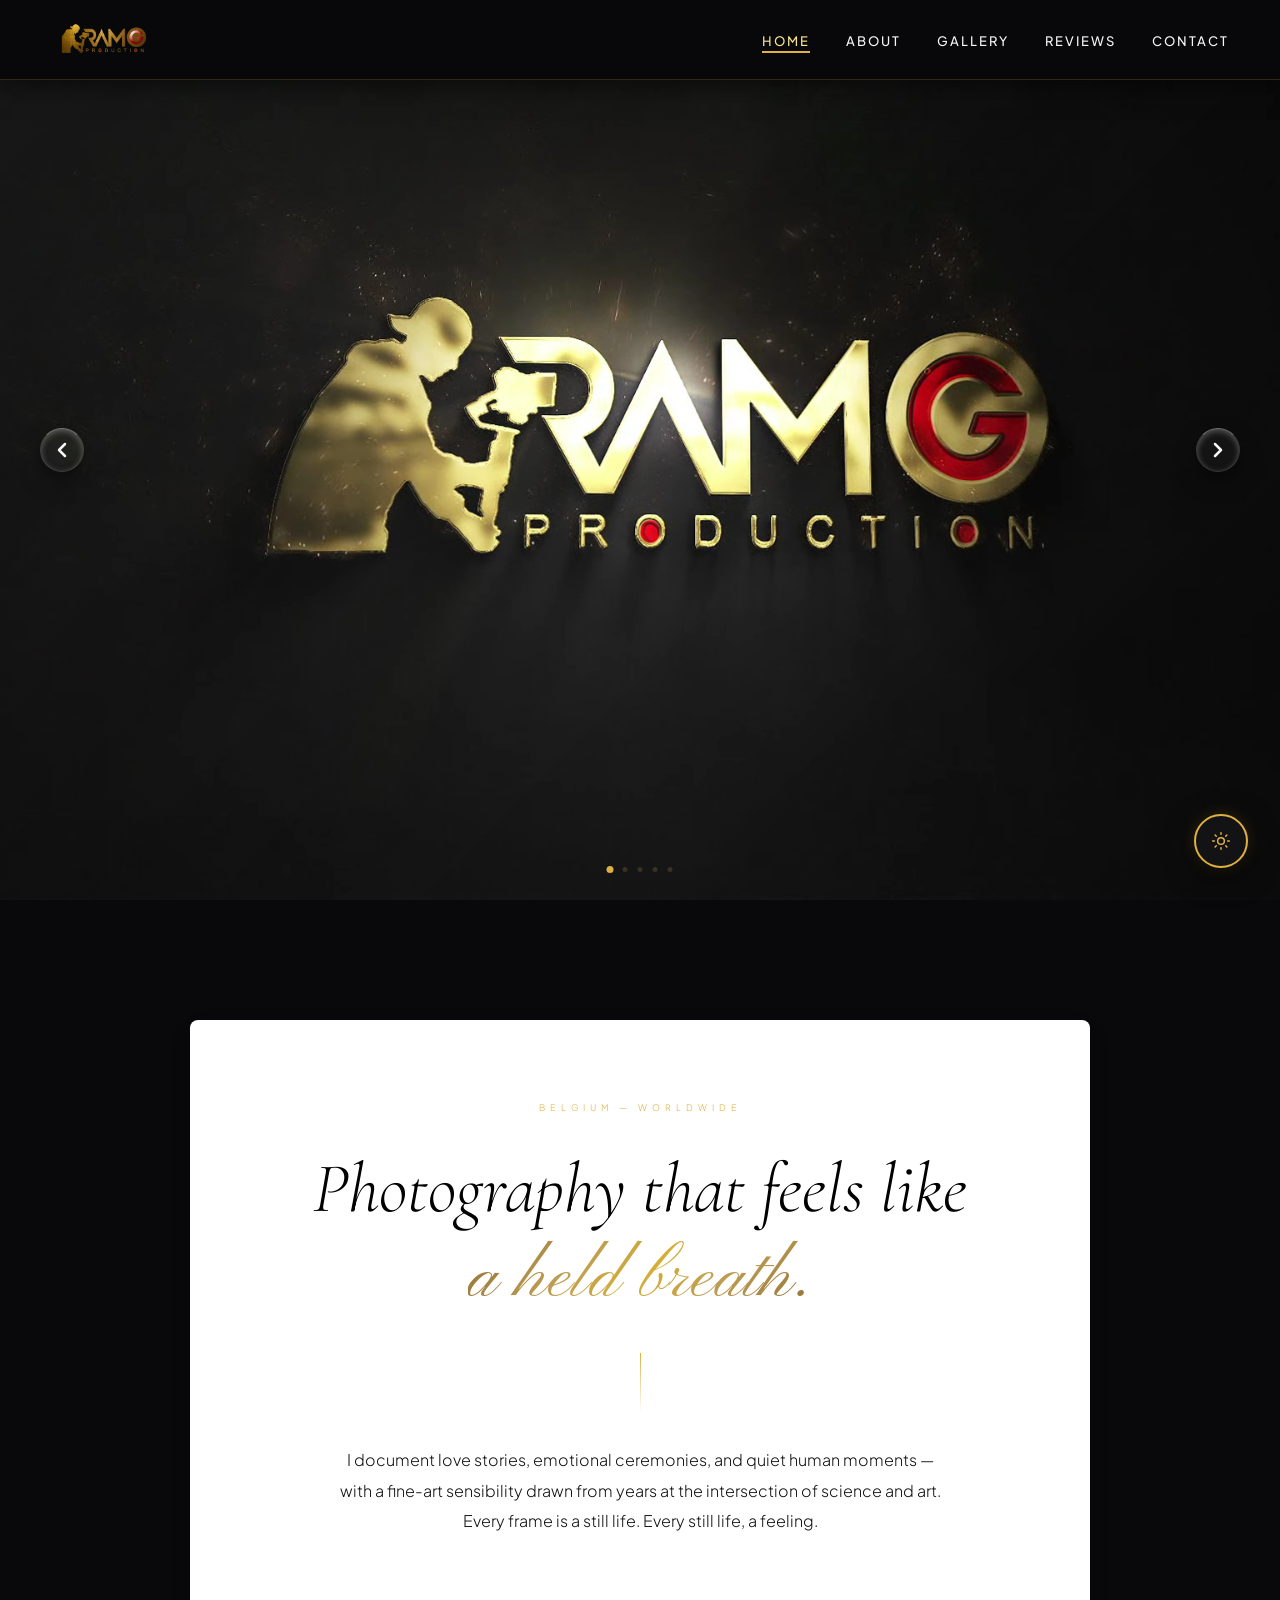
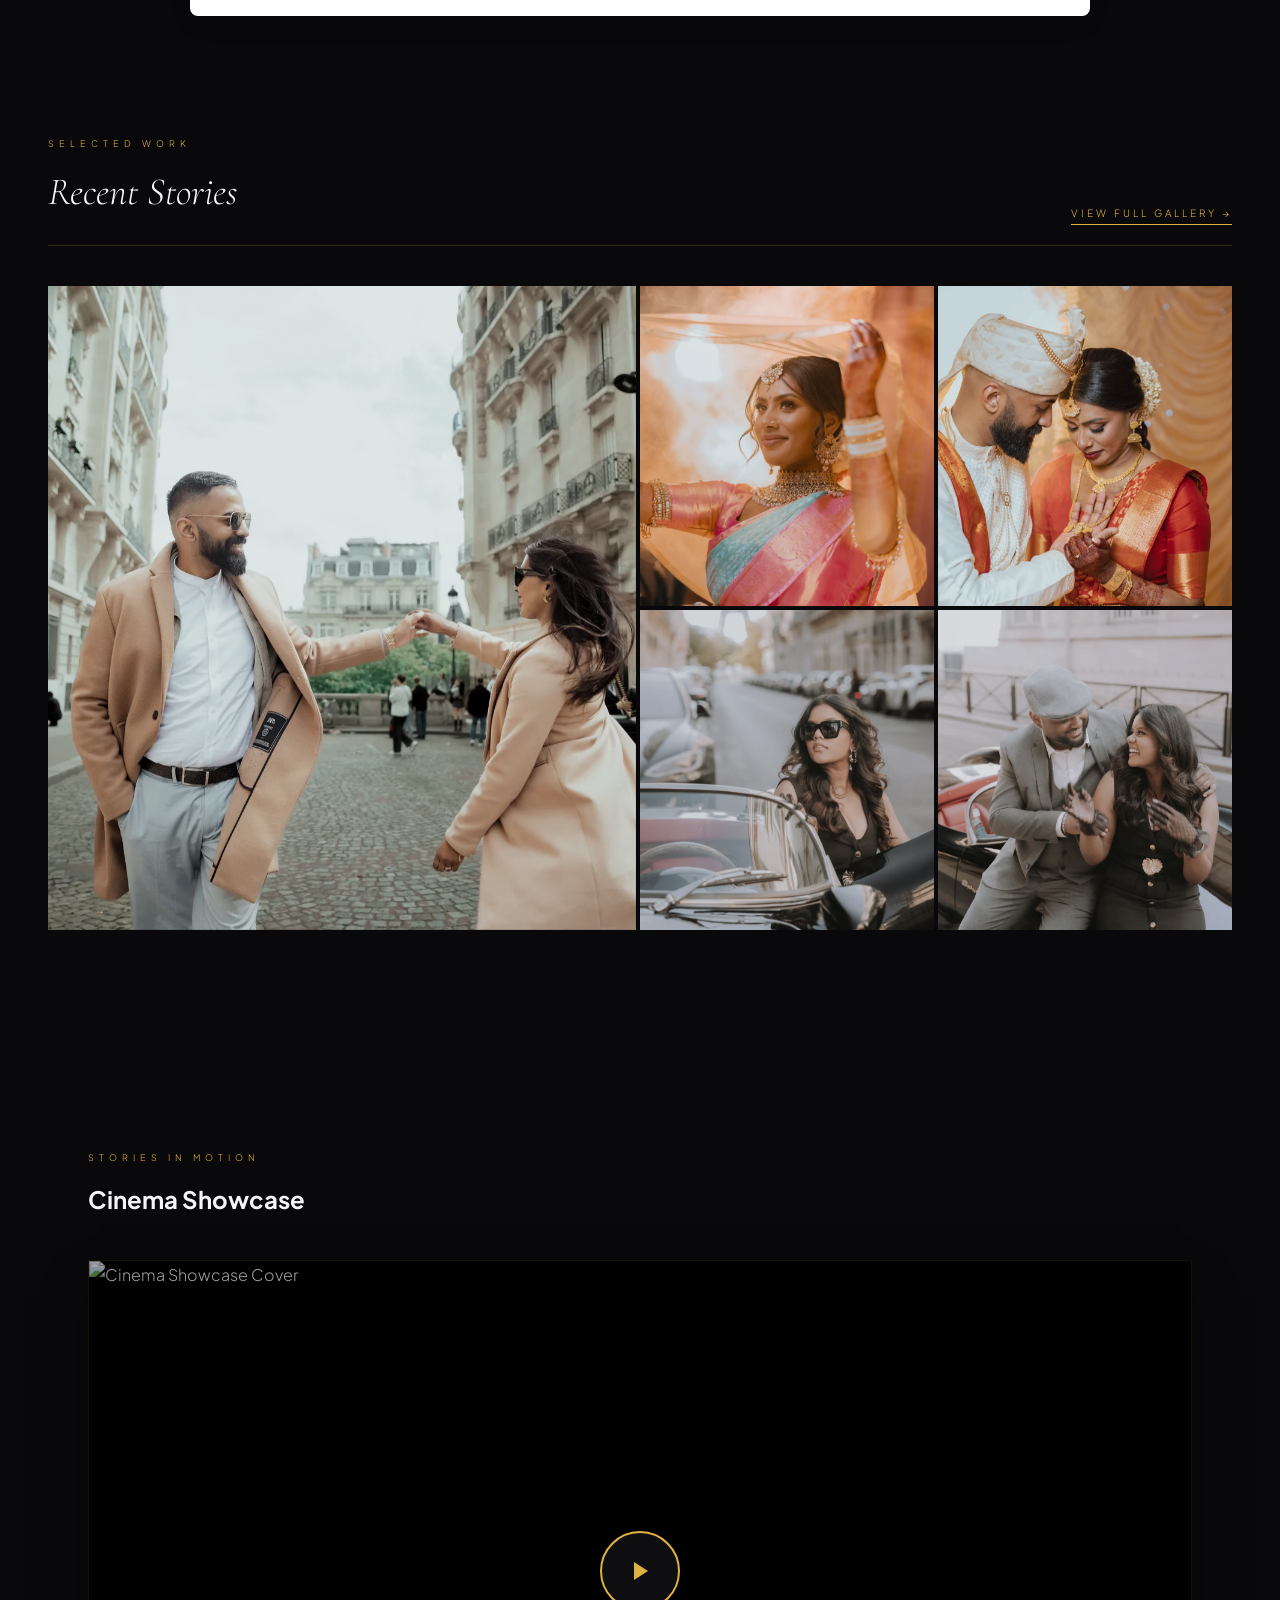
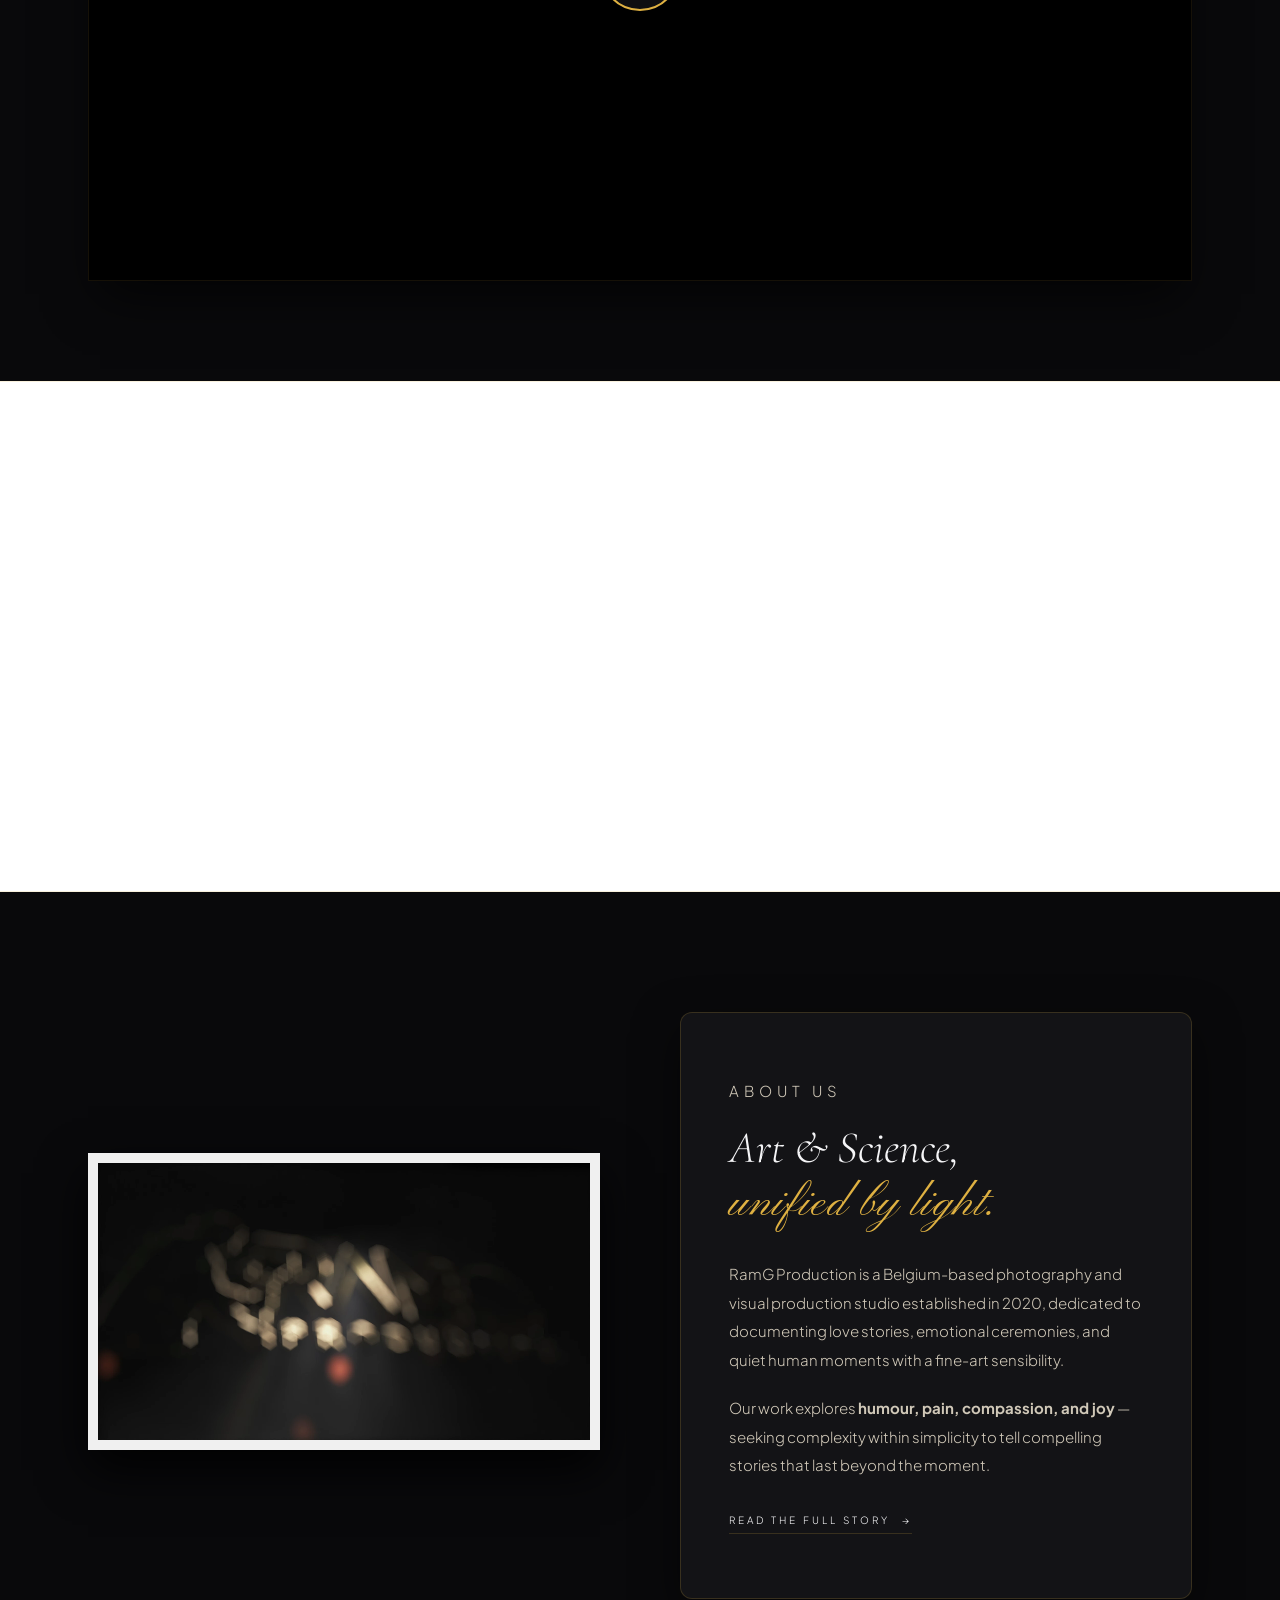
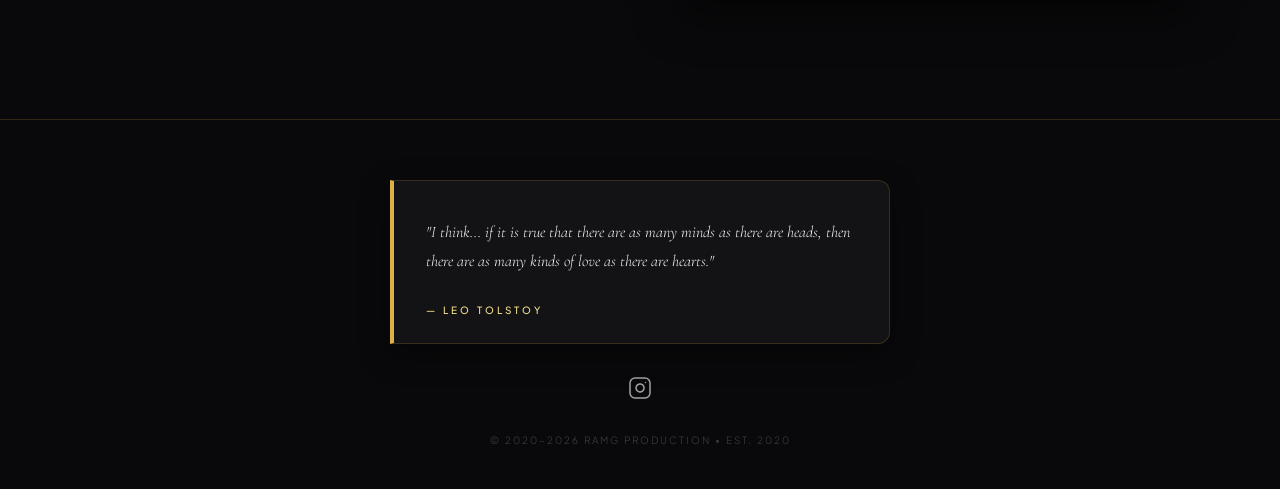
==== index.html @ ba38b880 "Optimize page load speed and add global preloader" ====
<!DOCTYPE html>
<html lang="en">
<head>
  <meta charset="UTF-8" />
  <meta name="viewport" content="width=device-width, initial-scale=1.0" />
  <title>RamG Production</title>
  <meta name="description" content="RamG Production — capturing love stories, moments and emotions." />
  <link rel="stylesheet" href="css/style.css" />
  <link rel="preload" href="assets/images/Ram G.webm" as="video" type="video/webm" fetchpriority="high">
</head>
<body>
  <!-- GLOBAL PRELOADER -->
  <div class="global-preloader">
    <img src="assets/images/ramg-prods.png" alt="RamG Production" class="preloader-logo" />
    <div class="preloader-spinner"></div>
  </div>

  <div class="bg-wallpaper">
    <div class="bg-wallpaper__inner"></div>
  </div>

  <!-- CUSTOM DUAL-ELEMENT CURSOR -->
  <div class="custom-cursor is-hidden" aria-hidden="true">
    <div class="custom-cursor__dot"></div>
    <div class="custom-cursor__ring"></div>
  </div>

  <!-- NAV -->
  <nav class="nav" id="nav">
    <a href="index.html" class="nav__brand-logo" aria-label="RamG Production Home">
      <img src="assets/images/ramg-prods.png" alt="RamG Production Logo" class="nav__brand-logo-img" />
    </a>
    <ul class="nav__desktop-links">
      <li><a href="index.html" class="nav__desktop-link active">Home</a></li>
      <li><a href="about.html" class="nav__desktop-link">About</a></li>
      <li><a href="gallery.html" class="nav__desktop-link">Gallery</a></li>
      <li><a href="reviews.html" class="nav__desktop-link">Reviews</a></li>
      <li><a href="contact.html" class="nav__desktop-link">Contact</a></li>
    </ul>
    <button class="nav__burger" id="burgerBtn" aria-label="Toggle Menu">
      <span class="nav__burger-text">Menu</span>
      <span class="nav__burger-lines">
        <span></span><span></span><span></span>
      </span>
    </button>
  </nav>

  <!-- PREMIUM HAMBURGER OVERLAY MENU -->
  <div class="nav__overlay" id="mobileMenu" aria-hidden="true">
    <div class="nav__overlay-bg"></div>
    <div class="nav__overlay-content">
      
      <!-- Top Header inside Menu -->
      <div class="nav__overlay-header">
        <a href="index.html" class="nav__logo">
          <img src="assets/images/ramg-prods.png" alt="RamG Production Logo" class="nav__overlay-logo-img" />
        </a>
        <button class="nav__overlay-close" id="menuCloseBtn" aria-label="Close Menu">
          <span>Close</span>
          <svg width="18" height="18" viewBox="0 0 24 24" fill="none" stroke="currentColor" stroke-width="2" stroke-linecap="round" stroke-linejoin="round">
            <line x1="18" y1="6" x2="6" y2="18"></line>
            <line x1="6" y1="6" x2="18" y2="18"></line>
          </svg>
        </button>
      </div>

      <!-- Main Grid inside Menu -->
      <div class="nav__overlay-body">
        
        <!-- Primary Navigation Links -->
        <nav class="nav__overlay-nav">
          <ul class="nav__overlay-list">
            <li class="nav__overlay-item">
              <a href="index.html" class="nav__overlay-link">
                <span class="nav__overlay-num">01</span>
                <span class="nav__overlay-label">Home</span>
              </a>
            </li>
            <li class="nav__overlay-item">
              <a href="about.html" class="nav__overlay-link">
                <span class="nav__overlay-num">02</span>
                <span class="nav__overlay-label">About</span>
              </a>
            </li>
            <li class="nav__overlay-item">
              <a href="gallery.html" class="nav__overlay-link">
                <span class="nav__overlay-num">03</span>
                <span class="nav__overlay-label">Gallery</span>
              </a>
            </li>
            <li class="nav__overlay-item">
              <a href="reviews.html" class="nav__overlay-link">
                <span class="nav__overlay-num">04</span>
                <span class="nav__overlay-label">Reviews</span>
              </a>
            </li>
            <li class="nav__overlay-item">
              <a href="contact.html" class="nav__overlay-link">
                <span class="nav__overlay-num">05</span>
                <span class="nav__overlay-label">Contact</span>
              </a>
            </li>
          </ul>
        </nav>

        <!-- Sidebar / Info Panel inside Menu -->
        <div class="nav__overlay-info">
          <div class="nav__overlay-info-block">
            <p class="nav__overlay-info-title">Location</p>
            <p class="nav__overlay-info-text">Belgium &mdash; Worldwide</p>
          </div>
          <div class="nav__overlay-info-block">
            <p class="nav__overlay-info-title">Phone &amp; WhatsApp</p>
            <a href="tel:+32493899387" class="nav__overlay-info-link">+32 493 89 93 87</a>
          </div>
          <div class="nav__overlay-info-block">
            <p class="nav__overlay-info-title">Inquiries</p>
            <a href="mailto:Ramgprods@gmail.com" class="nav__overlay-info-link">Ramgprods@gmail.com</a>
          </div>
          <div class="nav__overlay-info-block">
            <p class="nav__overlay-info-title">Follow Us</p>
            <div class="nav__overlay-socials">
              <a href="https://www.instagram.com/ramgprods?igsh=MW03cGZ3c2o2Y3lwNA%3D%3D&amp;utm_source=qr" target="_blank" rel="noopener">Instagram &rarr;</a>
            </div>
          </div>
          <p class="nav__overlay-quote">&ldquo;Capturing light, stillness, and human emotion since 2018.&rdquo;</p>
          </div>
        </div>

      </div>

    </div>
  </div>

  <!-- ═══════════════════════════════════════ -->
  <!-- HERO — full 100vh, nav overlaps it     -->
  <!-- ═══════════════════════════════════════ -->

      <section class="hero hero--full" id="hero">
        <div class="hero__slide active">
          <video id="hero-reveal-video" class="hero-reveal-video" autoplay muted playsinline preload="auto">
            <source src="assets/images/Ram G.webm" type="video/webm">
            <source src="assets/images/Ram G.mp4" type="video/mp4">
          </video>
        </div>
        <div class="hero__slide">
          <img src="assets/images/excellents/slide2.webp" alt="Wedding ceremony" fetchpriority="high" />
          <div class="hero__slide-overlay">
            <h2 class="hero__slide-brand">RamG Production</h2>
          </div>
        </div>
        <div class="hero__slide">
          <img src="assets/images/excellents/DSC08698-2.webp" alt="Romantic couple portrait" fetchpriority="high" />
          <div class="hero__slide-overlay">
            <h2 class="hero__slide-brand">RamG Production</h2>
          </div>
        </div>
        <div class="hero__slide">
          <img src="assets/images/excellents/slide4.webp" alt="Fine art wedding" fetchpriority="high" />
          <div class="hero__slide-overlay">
            <h2 class="hero__slide-brand">RamG Production</h2>
          </div>
        </div>
        <div class="hero__slide">
          <img src="assets/images/excellents/slide5.webp" alt="Couple outdoors golden hour" fetchpriority="high" />
          <div class="hero__slide-overlay">
            <h2 class="hero__slide-brand">RamG Production</h2>
          </div>
        </div>
        <div class="hero__slide">
          <img src="assets/images/excellents/slide6.webp" alt="Couple portrait" fetchpriority="high" />
          <div class="hero__slide-overlay">
            <h2 class="hero__slide-brand">RamG Production</h2>
          </div>
        </div>
        <button class="hero__arrow hero__arrow--prev" aria-label="Previous">
          <svg width="24" height="24" viewBox="0 0 24 24" fill="none" stroke="currentColor" stroke-width="2.5" stroke-linecap="round" stroke-linejoin="round"><path d="m15 18-6-6 6-6"/></svg>
        </button>
        <button class="hero__arrow hero__arrow--next" aria-label="Next">
          <svg width="24" height="24" viewBox="0 0 24 24" fill="none" stroke="currentColor" stroke-width="2.5" stroke-linecap="round" stroke-linejoin="round"><path d="m9 18 6-6-6-6"/></svg>
        </button>
        <div class="hero__dots" aria-hidden="true">
          <span class="hero__dot"></span>
          <span class="hero__dot"></span>
          <span class="hero__dot"></span>
          <span class="hero__dot"></span>
          <span class="hero__dot"></span>
        </div>
      </section>
  <!-- ═══════════════════════════════════════ -->
  <!-- INTRO STATEMENT                        -->
  <!-- ═══════════════════════════════════════ -->
  <section class="home-intro">
    <span class="home-intro__eyebrow reveal">Belgium &mdash; Worldwide</span>
    <h2 class="home-intro__title reveal reveal-delay-1">
      Photography that feels like<br /><em>a held breath.</em>
    </h2>
    <div class="home-intro__line reveal reveal-delay-2"></div>
    <p class="home-intro__body reveal reveal-delay-3">
      I document love stories, emotional ceremonies, and quiet human moments — with a
      fine-art sensibility drawn from years at the intersection of science and art.
      Every frame is a still life. Every still life, a feeling.
    </p>
  </section>

  <!-- ═══════════════════════════════════════ -->
  <!-- FEATURED WORK GRID                     -->
  <!-- ═══════════════════════════════════════ -->
  <section class="home-featured">
    <div class="home-featured__header reveal">
      <div class="home-featured__header-left">
        <p class="section-label">Selected Work</p>
        <h2>Recent Stories</h2>
      </div>
      <a href="gallery.html" class="home-featured__cta">View Full Gallery &rarr;</a>
    </div>
    <div class="home-featured__grid">

      <!-- Tall left item -->
      <div class="home-featured__item home-featured__item--tall reveal">
        <img src="assets/images/excellents/DSC00716.webp" alt="Wedding couple — featured" loading="lazy" />
        <div class="home-featured__item-label"><p>The First Glance</p></div>
      </div>

      <!-- Top right -->
      <div class="home-featured__item reveal reveal-delay-1">
        <img src="assets/images/excellents/DSC03370-2.webp" alt="Fine art wedding" loading="lazy" />
        <div class="home-featured__item-label"><p>Morocco Reverie</p></div>
      </div>

      <!-- Top far right -->
      <div class="home-featured__item reveal reveal-delay-2">
        <img src="assets/images/excellents/DSC04366.webp" alt="Scotland highlands" loading="lazy" />
        <div class="home-featured__item-label"><p>Love, Rain &amp; Kiss</p></div>
      </div>

      <!-- Bottom right -->
      <div class="home-featured__item reveal reveal-delay-1">
        <img src="assets/images/excellents/DSC06330.webp" alt="Portrait session" loading="lazy" />
        <div class="home-featured__item-label"><p>Still &amp; Found</p></div>
      </div>

      <!-- Bottom far right -->
      <div class="home-featured__item reveal reveal-delay-2">
        <img src="assets/images/excellents/DSC06566.webp" alt="Destination wedding" loading="lazy" />
        <div class="home-featured__item-label"><p>Golden Hour</p></div>
      </div>

    </div>
  </section>

  <!-- ═══════════════════════════════════════ -->
  <!-- CINEMA SHOWCASE (YOUTUBE SECTION)      -->
  <!-- ═══════════════════════════════════════ -->
  <section class="home-cinema reveal">
    <div class="home-cinema__header">
      <p class="section-label">Stories in Motion</p>
      <h2>Cinema Showcase</h2>
    </div>
    
    <div class="home-cinema__wrapper" data-youtube-id="61h_QIuvs50">
      <!-- Click Capture Overlay (blocks direct iframe clicks, handles custom play/pause) -->
      <div class="home-cinema__click-capture"></div>

      <!-- Thumbnail Cover -->
      <div class="home-cinema__cover">
        <img src="https://img.youtube.com/vi/61h_QIuvs50/maxresdefault.jpg" alt="Cinema Showcase Cover" class="home-cinema__thumb" />
        <div class="home-cinema__overlay"></div>
      </div>
      
      <!-- Custom Circular Play/Pause Button -->
      <button class="home-cinema__play-btn" aria-label="Play Film">
        <!-- Play Icon -->
        <svg class="icon-play" viewBox="0 0 24 24" fill="currentColor">
          <polygon points="6 3 20 12 6 21 6 3"></polygon>
        </svg>
        <!-- Pause Icon -->
        <svg class="icon-pause" viewBox="0 0 24 24" fill="none" stroke="currentColor" stroke-width="2.5" stroke-linecap="round" stroke-linejoin="round" style="display: none;">
          <line x1="18" y1="4" x2="18" y2="20"></line>
          <line x1="6" y1="4" x2="6" y2="20"></line>
        </svg>
      </button>

      <!-- YouTube Iframe Container -->
      <div class="home-cinema__player" id="youtubePlayerHome"></div>
    </div>
  </section>

  <!-- ═══════════════════════════════════════ -->
  <!-- SERVICES STRIP                         -->
  <!-- ═══════════════════════════════════════ -->
  <section class="home-services">
    <div class="home-services__inner">

      <div class="home-service reveal">
        <div class="home-service__num">01</div>
        <h3 class="home-service__title">Weddings &amp; Ceremonies</h3>
        <p class="home-service__desc">Full-day documentary coverage of your ceremony — candid emotions, quiet rituals, and every stolen glance between you.</p>
        <a href="gallery.html" class="home-service__arrow">&#8594;</a>
      </div>

      <div class="home-service reveal reveal-delay-1">
        <div class="home-service__num">02</div>
        <h3 class="home-service__title">Eshoot Sessions</h3>
        <p class="home-service__desc">Intimate editorial shoots built around your story — a location, a feeling, a mood. No posing scripts. Just real connection.</p>
        <a href="gallery.html" class="home-service__arrow">&#8594;</a>
      </div>

      <div class="home-service reveal reveal-delay-2">
        <div class="home-service__num">03</div>
        <h3 class="home-service__title">Fine Art Portraits</h3>
        <p class="home-service__desc">Single-subject or family portraits crafted with the same fine-art lens — light, stillness, and the complexity within simplicity.</p>
        <a href="contact.html" class="home-service__arrow">&#8594;</a>
      </div>

    </div>
  </section>

  <!-- ═══════════════════════════════════════ -->
  <!-- ABOUT TEASER                           -->
  <!-- ═══════════════════════════════════════ -->
  <section class="home-about">
    <div class="home-about__img-wrap reveal">
      <video
        id="about-section-video"
        loop muted playsinline preload="metadata"
        title="RamG Production">
        <source src="assets/images/Ram G.webm" type="video/webm">
        <source src="assets/images/Ram G.mp4" type="video/mp4">
      </video>
    </div>
    <div class="home-about__content">
      <p class="section-label reveal">About Us</p>
      <h2 class="reveal reveal-delay-1">Art &amp; Science,<br /><em>unified by light.</em></h2>
      <p class="reveal reveal-delay-2">
        RamG Production is a Belgium-based photography and visual production studio established in 2020, dedicated to
        documenting love stories, emotional ceremonies, and quiet human moments with a fine-art sensibility.
      </p>
      <p class="reveal reveal-delay-3">
        Our work explores <strong>humour, pain, compassion, and joy</strong> — seeking
        complexity within simplicity to tell compelling stories that last beyond the moment.
      </p>
      <a href="about.html" class="home-about__link reveal reveal-delay-4">Read the full story</a>
    </div>
  </section>

  <!-- FOOTER -->
  <footer class="footer">
    <blockquote class="footer__quote">
      <p id="quote-text">"I think... if it is true that there are as many minds as there are heads, then there are as many kinds of love as there are hearts."</p>
      <cite id="quote-author">— Leo Tolstoy</cite>
    </blockquote>
    <div class="footer__social">
      <a href="https://www.instagram.com/ramgprods?igsh=MW03cGZ3c2o2Y3lwNA%3D%3D&amp;utm_source=qr" target="_blank" rel="noopener" aria-label="Instagram">
        <svg width="24" height="24" viewBox="0 0 24 24" fill="none" stroke="currentColor" stroke-width="1.5" stroke-linecap="round" stroke-linejoin="round" class="social-icon"><rect x="2" y="2" width="20" height="20" rx="5" ry="5"></rect><path d="M16 11.37A4 4 0 1 1 12.63 8 4 4 0 0 1 16 11.37z"></path><line x1="17.5" y1="6.5" x2="17.51" y2="6.5"></line></svg>
      </a>
    </div>
    <p class="footer__copy">&copy; 2020&ndash;2026 RamG Production &bull; Est. 2020</p>
  </footer>

  <!-- FLOATING ROUND THEME TOGGLE BUTTON -->
  <button id="themeToggleBtn" class="theme-toggle-btn" aria-label="Toggle Theme">
    <svg class="theme-icon theme-icon--sun" viewBox="0 0 24 24" fill="none" stroke="currentColor" stroke-width="1.75" stroke-linecap="round" stroke-linejoin="round">
      <circle cx="12" cy="12" r="4"></circle>
      <path d="M12 2v2"></path>
      <path d="M12 20v2"></path>
      <path d="M4.93 4.93l1.41 1.41"></path>
      <path d="M17.66 17.66l1.41 1.41"></path>
      <path d="M2 12h2"></path>
      <path d="M20 12h2"></path>
      <path d="M6.34 17.66l-1.41 1.41"></path>
      <path d="M19.07 4.93l-1.41 1.41"></path>
    </svg>
    <svg class="theme-icon theme-icon--moon" viewBox="0 0 24 24" fill="none" stroke="currentColor" stroke-width="1.75" stroke-linecap="round" stroke-linejoin="round">
      <path d="M12 3a6 6 0 0 0 9 9 9 9 0 1 1-9-9Z"></path>
    </svg>
  </button>
  <script defer src="https://cdn.jsdelivr.net/npm/gsap@3.12.7/dist/gsap.min.js"></script>
  <script defer src="https://cdn.jsdelivr.net/npm/gsap@3.12.7/dist/ScrollTrigger.min.js"></script>
  <script defer src="https://unpkg.com/lenis@1.1.13/dist/lenis.min.js"></script>
  <script defer src="js/main.js"></script>
</body>
</html>
---- css/style.css ----
/* ================================================
   RAMG PRODUCTION — LUXURY EDITORIAL THEME
   ================================================ */

@import url('https://fonts.googleapis.com/css2?family=Cinzel:wght@400;500;600;700&family=Cormorant+Garamond:ital,wght@0,300;0,400;0,500;0,600;1,300;1,400;1,500;1,600&family=Pinyon+Script&family=Playfair+Display:ital,wght@0,400;0,500;0,600;0,700;1,400;1,500;1,600&family=Plus+Jakarta+Sans:wght@300;400;500;600;700&display=swap');

/* ===== CUSTOM BRAND FONTS ===== */
@font-face {
  font-family: 'Quince';
  src: url('../assets/fonts/Quince.otf') format('opentype'),
       url('../assets/fonts/Quince.ttf') format('truetype');
  font-weight: normal;
  font-style: normal;
  font-display: swap;
}

@font-face {
  font-family: 'Hugh is Life';
  src: url('../assets/fonts/Hugh-is-Life.ttf') format('truetype');
  font-weight: normal;
  font-style: normal;
  font-display: swap;
}

/* --- DESIGN TOKENS --- */
:root {
  --clr-bg:         #09090b;
  --clr-bg-light:   #121215;
  --clr-bg-card:    #131316;
  --clr-gold:       #dfb142;
  --clr-gold-light: #f7e28b;
  --clr-gold-dark:  #b88a28;
  --clr-white:      #f5f5f7;
  --clr-muted:      #a1a1aa;
  --clr-border:     rgba(223, 177, 66, 0.18);
  --font-serif:     'Cormorant Garamond', 'Playfair Display', 'Quince', Georgia, serif;
  --font-script:    'Pinyon Script', 'Hugh is Life', cursive, serif;
  --font-sans:      'Plus Jakarta Sans', 'Raleway', -apple-system, BlinkMacSystemFont, sans-serif;
  --font-cinematic: 'Cinzel', serif;
  --nav-h:          80px;
  --ease-gold:      cubic-bezier(0.25, 0.46, 0.45, 0.94);
  --ease-expo:      cubic-bezier(0.16, 1, 0.3, 1);
}

/* --- RESET --- */
*, *::before, *::after { box-sizing: border-box; margin: 0; padding: 0; }
html { font-size: 16px; -webkit-font-smoothing: antialiased; }
body { background: var(--clr-bg); color: var(--clr-white); font-family: var(--font-sans); font-weight: 300; line-height: 1.7; overflow-x: hidden; }


/* --- GLOBAL PRELOADER --- */
.global-preloader {
  position: fixed;
  inset: 0;
  z-index: 999999;
  background-color: var(--clr-bg);
  display: flex;
  flex-direction: column;
  align-items: center;
  justify-content: center;
  transition: opacity 0.8s var(--ease-gold), visibility 0.8s;
}

.global-preloader.is-hidden {
  opacity: 0;
  visibility: hidden;
  pointer-events: none;
}

.preloader-logo {
  height: 60px;
  width: auto;
  margin-bottom: 24px;
  animation: preloader-pulse 2s infinite var(--ease-gold);
}

.preloader-spinner {
  width: 40px;
  height: 40px;
  border: 2px solid rgba(223, 177, 66, 0.2);
  border-top-color: var(--clr-gold);
  border-radius: 50%;
  animation: preloader-spin 1s linear infinite;
}

@keyframes preloader-pulse {
  0%, 100% { opacity: 0.7; transform: scale(0.98); }
  50% { opacity: 1; transform: scale(1); }
}

@keyframes preloader-spin {
  0% { transform: rotate(0deg); }
  100% { transform: rotate(360deg); }
}

/* --- WALLPAPER BACKGROUND --- */
.bg-wallpaper {
  position: fixed;
  top: 0; left: 0;
  width: 100vw; height: 100vh;
  z-index: -999;
  pointer-events: none;
  background: #000000;
}

.bg-wallpaper__inner {
  display: none;
}

@keyframes bg-zoom-global {
  0% { transform: scale(1.15); }
  100% { transform: scale(1); }
}
a { color: inherit; text-decoration: none; }
img { display: block; max-width: 100%; }
ul { list-style: none; }
button { cursor: pointer; border: none; background: none; }
::-webkit-scrollbar { width: 4px; }
::-webkit-scrollbar-track { background: var(--clr-bg); }
::-webkit-scrollbar-thumb { background: var(--clr-border); border-radius: 2px; }
::selection { background: var(--clr-gold); color: #ffffff; }

/* ===== NAVIGATION & HAMBURGER ===== */
.nav {
  position: fixed; top: 0; left: 0; right: 0; z-index: 1000;
  width: 100%;
  height: 80px;
  display: flex; 
  align-items: center;
  justify-content: space-between; 
  padding: 0 4vw;
  background: #08080a;
  border-bottom: 1px solid var(--clr-border);
  box-shadow: 0 4px 25px rgba(0, 0, 0, 0.6);
  pointer-events: auto;
}
.nav.scrolled {
  background: #08080a;
  border-bottom: 1px solid var(--clr-border);
}

/* TOP LEFT BRAND LOGO */
.nav__brand-logo {
  display: flex;
  align-items: center;
  text-decoration: none;
  background: transparent !important;
  border: none !important;
  box-shadow: none !important;
  pointer-events: auto;
  transition: transform 0.35s var(--ease-gold);
}

.nav__brand-logo:hover {
  transform: translateY(-1px) scale(1.02);
}

.nav__brand-logo-img {
  height: 62px;
  width: auto;
  max-width: 260px;
  object-fit: contain;
  background: transparent !important;
  border: none !important;
  box-shadow: none !important;
  filter: none !important;
}

.nav__brand-logo:hover .nav__brand-logo-img {
  filter: none !important;
}

@media (max-width: 768px) {
  .nav {
    height: 70px;
    padding: 0 16px;
  }
  .nav__brand-logo-img,
  .nav__overlay-logo-img {
    height: 54px;
    max-width: 220px;
  }
}

@media (max-width: 480px) {
  .nav {
    height: 64px;
    padding: 0 12px;
  }
  .nav__brand-logo-img,
  .nav__overlay-logo-img {
    height: 48px;
    max-width: 190px;
  }
}

.nav__logo { display: flex; align-items: center; line-height: 1; text-decoration: none; }
.nav__logo-icon { font-family: var(--font-serif); font-size: 26px; font-weight: 500; font-style: italic; color: var(--clr-gold); letter-spacing: 2px; text-shadow: 0 1px 4px rgba(255, 255, 255, 0.8); }
.nav__logo-text { display: none !important; }
.nav__overlay-logo-img { height: 90px; width: auto; max-width: 360px; object-fit: contain; margin-bottom: 0; transition: transform 0.35s var(--ease-gold); }

/* ===== DESKTOP NAVBAR LINKS (TRADITIONAL TOP BAR) ===== */
.nav__desktop-links {
  display: flex !important;
  align-items: center !important;
  gap: 36px !important;
  list-style: none !important;
  margin: 0 !important;
  padding: 0 !important;
  background: transparent !important;
  border: none !important;
  box-shadow: none !important;
  border-radius: 0 !important;
}

.nav__desktop-link {
  font-family: var(--font-sans);
  font-size: 13px;
  font-weight: 500;
  letter-spacing: 2px;
  text-transform: uppercase;
  color: var(--clr-white);
  transition: color 0.3s ease;
  position: relative;
  padding: 4px 0;
}

.nav__desktop-link::after {
  content: '';
  position: absolute;
  bottom: 0;
  left: 0;
  width: 0;
  height: 2px;
  background: var(--clr-gold);
  transition: width 0.3s var(--ease-gold);
}

.nav__desktop-link:hover {
  color: var(--clr-gold-light);
}

.nav__desktop-link:hover::after,
.nav__desktop-link.active::after {
  width: 100%;
}

.nav__desktop-link.active {
  color: var(--clr-gold-light);
}

/* RESPONSIVE TOGGLE: DESKTOP VS MOBILE */
@media (min-width: 901px) {
  .nav__burger {
    display: none !important;
  }
}

@media (max-width: 900px) {
  .nav__desktop-links {
    display: none !important;
  }
  .nav__burger {
    display: flex !important;
  }
}

/* PREMIUM HAMBURGER BUTTON — PROMINENT & BOLD (MOBILE ONLY) */
.nav__burger {
  display: flex;
  align-items: center;
  gap: 16px;
  padding: 12px 28px;
  border: 1px solid var(--clr-gold);
  border-radius: 50px;
  background: var(--clr-bg-card);
  box-shadow: 0 6px 24px rgba(0, 0, 0, 0.4);
  transition: all 0.35s var(--ease-gold);
  cursor: pointer;
}

.nav__burger:hover {
  border-color: var(--clr-gold-light);
  background: var(--clr-bg-light);
  box-shadow: 0 10px 32px rgba(223, 177, 66, 0.3);
  transform: translateY(-2px);
}

.nav__burger-text {
  font-family: var(--font-sans);
  font-size: 13px;
  font-weight: 700;
  letter-spacing: 4px;
  text-transform: uppercase;
  color: var(--clr-white);
  transition: color 0.3s;
}

.nav__burger:hover .nav__burger-text {
  color: var(--clr-gold-light);
}

.nav__burger-lines {
  display: flex;
  flex-direction: column;
  gap: 6px;
  width: 22px;
}

.nav__burger-lines span {
  display: block;
  height: 2px;
  width: 100%;
  background: var(--clr-gold);
  border-radius: 2px;
  transition: transform 0.4s var(--ease-expo), opacity 0.3s, background 0.3s;
}

.nav__burger:hover .nav__burger-lines span {
  background: #ffffff;
}

.nav__burger.open {
  border-color: var(--clr-gold-light);
  background: #1a1814;
}

.nav__burger.open .nav__burger-text {
  color: var(--clr-gold-light);
}

.nav__burger.open .nav__burger-lines span:nth-child(1) {
  transform: translateY(8px) rotate(45deg);
  background: var(--clr-gold-light);
}

.nav__burger.open .nav__burger-lines span:nth-child(2) {
  opacity: 0;
}

.nav__burger.open .nav__burger-lines span:nth-child(3) {
  transform: translateY(-8px) rotate(-45deg);
  background: var(--clr-gold-light);
}

/* OVERLAY MENU — BRIGHT LIGHT THEME */
.nav__overlay {
  position: fixed;
  inset: 0;
  z-index: 999999;
  display: flex;
  flex-direction: column;
  pointer-events: none;
  opacity: 0;
  visibility: hidden;
  transition: opacity 0.5s var(--ease-gold), visibility 0.5s;
}

.nav__overlay.open {
  opacity: 1;
  visibility: visible;
  pointer-events: all;
}

.nav__overlay-bg {
  position: absolute;
  inset: 0;
  background: #08080a;
}

.nav__overlay-content {
  position: relative;
  z-index: 2;
  width: 100%;
  height: 100%;
  display: flex;
  flex-direction: column;
  padding: 32px 64px 48px;
  overflow-y: auto;
  box-sizing: border-box;
}

.nav__overlay-header {
  display: flex;
  align-items: center;
  justify-content: space-between;
  width: calc(100% + 128px);
  margin-left: -64px;
  margin-top: -32px;
  padding: 24px 64px;
  background: #000000;
  box-sizing: border-box;
  border-bottom: 1px solid rgba(255, 255, 255, 0.15);
  box-shadow: 0 8px 32px rgba(0, 0, 0, 0.2);
}

.nav__overlay-header .nav__logo-icon {
  color: var(--clr-gold);
}

.nav__overlay-header .nav__logo-text {
  color: var(--clr-muted);
}

.nav__overlay-close {
  display: flex;
  align-items: center;
  gap: 12px;
  font-family: var(--font-sans);
  font-size: 12px;
  font-weight: 700;
  letter-spacing: 4px;
  text-transform: uppercase;
  color: #ffffff;
  background: rgba(255, 255, 255, 0.08);
  border: 2px solid var(--clr-gold);
  padding: 12px 28px;
  border-radius: 40px;
  cursor: pointer;
  transition: all 0.3s;
}

.nav__overlay-close:hover {
  background: var(--clr-gold);
  border-color: var(--clr-gold);
  color: #000000;
  font-weight: 700;
  transform: translateY(-2px) scale(1.05);
}

.nav__overlay-body {
  display: grid;
  grid-template-columns: 1.5fr 1fr;
  gap: 64px;
  margin-top: 48px;
  align-items: center;
}

.nav__overlay-list {
  display: flex;
  flex-direction: column;
  gap: 16px;
}

.nav__overlay-item {
  opacity: 0;
  transform: translateY(20px);
  transition: opacity 0.4s var(--ease-gold), transform 0.4s var(--ease-gold);
}

.nav__overlay.open .nav__overlay-item {
  opacity: 1;
  transform: translateY(0);
}

.nav__overlay.open .nav__overlay-item:nth-child(1) { transition-delay: 0.1s; }
.nav__overlay.open .nav__overlay-item:nth-child(2) { transition-delay: 0.15s; }
.nav__overlay.open .nav__overlay-item:nth-child(3) { transition-delay: 0.2s; }
.nav__overlay.open .nav__overlay-item:nth-child(4) { transition-delay: 0.25s; }

.nav__overlay-link {
  display: inline-flex;
  align-items: baseline;
  gap: 20px;
  color: #ffffff;
  transition: transform 0.35s var(--ease-gold), color 0.3s;
}

.nav__overlay-num {
  font-family: var(--font-sans);
  font-size: 12px;
  font-weight: 600;
  letter-spacing: 2px;
  color: var(--clr-gold-light);
  opacity: 0.9;
}

.nav__overlay-label {
  font-family: var(--font-serif);
  font-size: clamp(32px, 5vw, 54px);
  font-weight: 400;
  font-style: italic;
  letter-spacing: 1.5px;
  position: relative;
}

.nav__overlay-link:hover {
  transform: translateX(14px);
  color: var(--clr-gold-light);
}

.nav__overlay-info {
  display: flex;
  flex-direction: column;
  gap: 32px;
  padding-left: 48px;
  border-left: 1px solid var(--clr-border);
}

.nav__overlay-info-title {
  font-family: var(--font-sans);
  font-size: 9.5px;
  font-weight: 600;
  letter-spacing: 3px;
  text-transform: uppercase;
  color: var(--clr-gold);
  margin-bottom: 8px;
}

.nav__overlay-info-text,
.nav__overlay-info-link {
  font-family: var(--font-sans);
  font-size: 13px;
  color: var(--clr-white);
  line-height: 1.6;
}

.nav__overlay-info-link:hover {
  color: var(--clr-gold-light);
}

.nav__overlay-socials {
  display: flex;
  flex-direction: column;
  gap: 8px;
}

.nav__overlay-socials a {
  font-size: 12px;
  letter-spacing: 1px;
  color: var(--clr-muted);
  transition: color 0.3s, transform 0.3s;
}

.nav__overlay-socials a:hover {
  color: var(--clr-gold-light);
  transform: translateX(4px);
}

.nav__overlay-quote {
  margin-top: 16px;
  font-family: var(--font-serif);
  font-style: italic;
  font-size: 15px;
  color: rgba(255, 255, 255, 0.7);
  line-height: 1.6;
}

@media (max-width: 900px) {
  .nav__overlay-body {
    grid-template-columns: 1fr;
    gap: 40px;
  }
  .nav__overlay-info {
    padding-left: 0;
    border-left: none;
    padding-top: 32px;
    border-top: 1px solid rgba(0, 0, 0, 0.08);
  }
  .nav__overlay-content {
    padding: 24px 28px;
  }
  .nav__overlay-header {
    width: calc(100% + 56px);
    margin-left: -28px;
    margin-top: -24px;
    padding: 16px 28px;
  }
}

/* ===== LUXURY DUAL-ELEMENT CUSTOM CURSOR ===== */
@media (min-width: 769px), (hover: hover), (pointer: fine) {
  html, body, a, button, input, select, textarea, [role="button"], *, *::before, *::after {
    cursor: none !important;
  }
}

@media (max-width: 768px) and (pointer: coarse) {
  html, body, *, *::before, *::after {
    cursor: auto !important;
  }
}

.custom-cursor {
  position: fixed;
  top: 0;
  left: 0;
  pointer-events: none !important;
  z-index: 999999;
  opacity: 1;
  transition: opacity 0.3s ease;
}

.custom-cursor.is-hidden {
  opacity: 0 !important;
}

.custom-cursor__dot {
  position: fixed;
  top: 0;
  left: 0;
  width: 6px;
  height: 6px;
  background-color: var(--clr-gold, #957531);
  border-radius: 50%;
  pointer-events: none !important;
  z-index: 1000000;
  box-shadow: 0 0 10px rgba(149, 117, 49, 0.8);
  transform: translate3d(-100px, -100px, 0) translate(-50%, -50%);
  transition: transform 0.15s ease-out, background-color 0.25s ease, box-shadow 0.25s ease, width 0.25s ease, height 0.25s ease;
  will-change: transform;
}

.custom-cursor__ring {
  position: fixed;
  top: 0;
  left: 0;
  width: 38px;
  height: 38px;
  border: 1.5px solid rgba(149, 117, 49, 0.65);
  background: rgba(149, 117, 49, 0.05);
  border-radius: 50%;
  pointer-events: none !important;
  z-index: 999999;
  transform: translate3d(-100px, -100px, 0) translate(-50%, -50%);
  transition: width 0.3s cubic-bezier(0.25, 1, 0.5, 1), 
              height 0.3s cubic-bezier(0.25, 1, 0.5, 1), 
              background-color 0.3s ease, 
              border-color 0.3s ease, 
              box-shadow 0.3s ease;
  will-change: transform;
}

/* Hovering interactive elements */
.custom-cursor.is-hovered .custom-cursor__ring {
  width: 58px;
  height: 58px;
  border-color: rgba(255, 255, 255, 0.9);
  background: rgba(149, 117, 49, 0.2);
  box-shadow: 0 0 25px rgba(149, 117, 49, 0.4);
}

.custom-cursor.is-hovered .custom-cursor__dot {
  background-color: #ffffff;
  box-shadow: 0 0 12px rgba(255, 255, 255, 0.9);
  width: 8px;
  height: 8px;
}

/* Click state */
.custom-cursor.is-clicked .custom-cursor__ring {
  width: 30px;
  height: 30px;
  border-color: var(--clr-gold, #957531);
  background: rgba(149, 117, 49, 0.35);
}

.custom-cursor.is-clicked .custom-cursor__dot {
  width: 4px;
  height: 4px;
}

/* ===== HERO SLIDE BRAND OVERLAY (SLIDING IMAGES ONLY) ===== */
.hero__slide-overlay {
  position: absolute;
  bottom: 56px;
  left: 0;
  right: 0;
  display: flex;
  justify-content: center;
  align-items: flex-end;
  z-index: 6;
  pointer-events: none;
  text-align: center;
  padding: 0 32px;
}

.hero__slide-brand {
  font-family: var(--font-sans);
  font-size: clamp(12px, 1.4vw, 18px);
  font-weight: 500;
  font-style: normal;
  text-transform: uppercase;
  letter-spacing: clamp(4px, 0.6vw, 8px);
  color: rgba(255, 255, 255, 0.9);
  text-shadow: 0 2px 16px rgba(0, 0, 0, 0.85);
  margin: 0;
  padding: 0;
  background: transparent;
  backdrop-filter: none;
  -webkit-backdrop-filter: none;
  border: none;
  box-shadow: none;
  line-height: 1.2;
}

/* ===== SPLIT SCREEN REVEAL ===== */
.split-scroll-container {
  position: relative;
  width: 100%;
}

.split-hero-pin {
  position: relative;
  width: 100vw;
  height: 100vh;
  overflow: hidden;
  z-index: 100;
}

.split-hero-pin .hero {
  position: absolute;
  top: 0;
  left: 0;
  width: 100%;
  height: 100%;
  z-index: 1;
}

.hero-reveal-video {
  width: 100%;
  height: 100%;
  object-fit: cover;
  object-position: center center;
}

/* SPLIT SCREEN CENTER LOGO OVERLAY */
.split-center-logo {
  position: absolute;
  top: 50%;
  left: 50%;
  transform: translate(-50%, -50%);
  z-index: 25;
  pointer-events: none;
  display: flex;
  align-items: center;
  justify-content: center;
  width: auto;
  max-width: 90vw;
  will-change: transform, opacity;
}

.split-center-logo-img {
  height: clamp(65px, 9vw, 120px);
  width: auto;
  max-width: 380px;
  object-fit: contain;
  filter: drop-shadow(0 10px 30px rgba(0, 0, 0, 0.85));
}

/* CENTER EXPLORE WEBSITE BUTTON — MINIMAL WHITE DESIGN (PC & MOBILE) */
.split-explore-btn {
  display: inline-flex;
  align-items: center;
  justify-content: center;
  gap: 10px;
  padding: 14px 28px;
  border-radius: 40px;
  border: 1px solid rgba(255, 255, 255, 0.45);
  background: rgba(0, 0, 0, 0.25);
  backdrop-filter: blur(8px);
  -webkit-backdrop-filter: blur(8px);
  color: #ffffff;
  font-family: var(--font-sans);
  font-size: 11.5px;
  font-weight: 500;
  letter-spacing: 3px;
  text-transform: uppercase;
  text-align: center;
  white-space: nowrap;
  cursor: pointer;
  box-shadow: 0 6px 22px rgba(0, 0, 0, 0.3);
  transition: all 0.35s var(--ease-gold);
  pointer-events: auto !important;
  z-index: 30;
}

.split-explore-btn:hover,
.split-explore-btn:active {
  background: #ffffff;
  color: #0b0a09;
  border-color: #ffffff;
  box-shadow: 0 8px 30px rgba(255, 255, 255, 0.4);
  transform: scale(1.03);
}

/* SPLIT SCREEN SCROLL INDICATOR SIGN */
.split-scroll-indicator {
  position: absolute;
  bottom: 36px;
  left: 50%;
  transform: translateX(-50%);
  z-index: 25;
  display: flex;
  flex-direction: column;
  align-items: center;
  gap: 8px;
  pointer-events: none;
  will-change: transform, opacity;
}

.split-scroll-text {
  font-family: var(--font-sans);
  font-size: 11px;
  font-weight: 600;
  letter-spacing: 3.5px;
  text-transform: uppercase;
  color: #ffffff;
  text-shadow: 0 2px 12px rgba(0, 0, 0, 0.9);
}

.split-scroll-arrow {
  color: var(--clr-gold-light);
  filter: drop-shadow(0 2px 8px rgba(0, 0, 0, 0.9));
  animation: split-scroll-bounce 2s infinite var(--ease-gold);
}

@keyframes split-scroll-bounce {
  0%, 100% { transform: translateY(0); }
  50% { transform: translateY(8px); }
}

.split-panel {
  position: absolute;
  top: 0;
  width: 50vw;
  height: 100vh;
  height: 100dvh;
  display: flex;
  align-items: center;
  overflow: hidden;
  z-index: 10;
  background-color: #0b0a09;
}

.split-slide {
  position: absolute;
  inset: 0;
  width: 100%;
  height: 100%;
  opacity: 0;
  transition: opacity 0.8s ease-in-out;
  pointer-events: none;
  z-index: 1;
  overflow: hidden;
}

.split-slide.active {
  opacity: 1;
  z-index: 2;
}

.split-panel-img {
  position: absolute;
  top: 0;
  width: 100vw;
  height: 100vh;
  height: 100dvh;
  object-fit: cover !important;
  object-position: center center !important;
  z-index: 1;
  filter: none !important;
  pointer-events: none;
}

.split-panel-left {
  left: 0;
  justify-content: center;
}

.split-panel-left .split-panel-img {
  left: 0;
  right: auto;
}

.split-panel-left .split-panel-content {
  position: relative;
  z-index: 3;
  color: var(--clr-gold-light);
  text-shadow: 0 4px 30px rgba(0, 0, 0, 0.9), 0 2px 10px rgba(0, 0, 0, 0.95);
  text-align: center;
}

.split-panel-right {
  right: 0;
  justify-content: center;
}

.split-panel-right .split-panel-img {
  right: 0;
  left: auto;
}

/* MOBILE RESPONSIVE SPLIT REVEAL STACKING */
@media (max-width: 768px) {
  .split-hero-pin {
    height: 100dvh !important;
    min-height: -webkit-fill-available;
  }
  
  .split-panel {
    width: 100vw !important;
    height: 50dvh !important;
  }
  
  .split-panel-left {
    top: 0 !important;
    left: 0 !important;
    right: auto !important;
  }
  
  .split-panel-left .split-panel-img {
    top: 0 !important;
    left: 0 !important;
    right: auto !important;
    bottom: auto !important;
    width: 100vw !important;
    height: 100dvh !important;
    object-position: center center !important;
  }
  
  .split-panel-right {
    top: 50dvh !important;
    left: 0 !important;
    right: auto !important;
  }

  .split-panel-right .split-panel-img {
    top: auto !important;
    bottom: 0 !important;
    left: 0 !important;
    right: auto !important;
    width: 100vw !important;
    height: 100dvh !important;
    object-position: center center !important;
  }
  
  .split-center-logo-img {
    display: none !important;
  }
  
  .split-explore-btn {
    display: flex !important;
  }
  
  .split-scroll-indicator {
    display: none !important;
  }

  .hero-reveal-video {
    width: 100% !important;
    height: 100% !important;
    object-fit: contain !important;
    object-position: center center !important;
    background: #0b0a09 !important;
  }
}

.split-panel-right .split-panel-content {
  position: relative;
  z-index: 3;
  color: #ffffff;
  text-shadow: 0 4px 30px rgba(0, 0, 0, 0.9), 0 2px 10px rgba(0, 0, 0, 0.95);
  text-align: center;
}

.split-title {
  font-family: var(--font-serif);
  font-size: clamp(3.5rem, 10vw, 12rem);
  font-weight: 400;
  font-style: normal;
  line-height: 1;
  letter-spacing: 0.02em;
}

.split-title--script {
  font-family: var(--font-script);
  font-size: clamp(3.5rem, 9.5vw, 11rem);
  font-weight: normal;
  font-style: normal;
  letter-spacing: 0;
  text-transform: none;
}

em, .section-title em, .home-intro__title em, .home-about__content h2 em {
  font-family: var(--font-script);
  font-style: normal;
  font-weight: normal;
  letter-spacing: 1px;
}

/* ===== PAGE WRAPPER ===== */
.page-wrapper { padding-top: var(--nav-h); min-height: 100vh; }

/* ===== HERO SLIDER ===== */
.hero { position: relative; height: calc(100vh - var(--nav-h)); overflow: hidden; background: #0b0b09; }
.hero__slide { position: absolute; inset: 0; opacity: 0; transition: opacity 1.2s ease; }
.hero__slide.active { opacity: 1; }
.hero__slide img { width: 100%; height: 100%; object-fit: cover; filter: brightness(0.92); transform: scale(1.15); will-change: transform; }
.hero__slide.active img,
.hero__slide.exit img { 
  animation: zoom-out 8s cubic-bezier(0.21, 0.85, 0.35, 1) forwards; 
}
@keyframes zoom-out {
  0% { transform: scale(1.15); }
  100% { transform: scale(1); }
}
.hero__slide::after { content: ''; position: absolute; inset: 0; background: linear-gradient(135deg, rgba(255,255,255,0.04) 0%, transparent 60%, rgba(0,0,0,0.15) 100%); }
.hero__arrow { position: absolute; top: 50%; transform: translateY(-50%); z-index: 10; width: 44px; height: 44px; border-radius: 50%; border: 1px solid rgba(255, 255, 255, 0.15); border-top: 1px solid rgba(255, 255, 255, 0.4); background: rgba(255, 255, 255, 0.03); color: var(--clr-white); display: flex; align-items: center; justify-content: center; font-size: 20px; transition: all 0.4s cubic-bezier(0.25, 0.46, 0.45, 0.94); backdrop-filter: blur(4px) saturate(160%) brightness(1.1); box-shadow: inset 0 2px 6px rgba(255, 255, 255, 0.3), inset 0 -2px 6px rgba(0, 0, 0, 0.15), 0 10px 25px rgba(0,0,0,0.3), 0 4px 10px rgba(0,0,0,0.2); overflow: hidden; }
.hero__arrow:hover { border-color: rgba(255, 255, 255, 0.3); border-top: 1px solid rgba(255, 255, 255, 0.6); background: rgba(255, 255, 255, 0.08); color: var(--clr-white); transform: translateY(-50%) scale(1.08); box-shadow: inset 0 2px 10px rgba(255, 255, 255, 0.4), inset 0 -2px 8px rgba(0, 0, 0, 0.1), 0 14px 30px rgba(0,0,0,0.4), 0 6px 12px rgba(0,0,0,0.25); }
.hero__arrow--prev { left: 40px; }
.hero__arrow--next { right: 40px; }
.hero__dots { position: absolute; bottom: 28px; left: 50%; transform: translateX(-50%); display: flex; gap: 10px; z-index: 10; }
.hero__dot { width: 5px; height: 5px; border-radius: 50%; background: rgba(138,111,62,0.3); transition: background 0.3s, transform 0.3s; }
.hero__dot.active { background: var(--clr-gold); transform: scale(1.4); }

/* ===== SECTION HEADINGS ===== */
.section-label { font-size: 9px; letter-spacing: 5px; text-transform: uppercase; color: var(--clr-gold); margin-bottom: 14px; }
.section-title { font-family: var(--font-serif); font-size: clamp(36px, 5vw, 64px); font-weight: 300; font-style: italic; color: var(--clr-white); line-height: 1.15; }
.section-title em { font-style: normal; color: var(--clr-gold); }
.gold-line { width: 40px; height: 1px; background: var(--clr-gold); margin: 24px 0; opacity: 0.5; }

/* ===== GALLERY PAGE ===== */
.gallery-page { padding: 60px 48px 100px; max-width: 1400px; margin: 0 auto; }
.gallery-page__header { margin-bottom: 60px; }
.gallery-grid { display: grid; grid-template-columns: repeat(auto-fill, minmax(340px, 1fr)); gap: 3px; }
.gallery-item { position: relative; overflow: hidden; aspect-ratio: 4/3; cursor: pointer; }
.gallery-item img { width: 100%; height: 100%; object-fit: cover; transition: filter 0.5s; filter: brightness(0.95) saturate(0.95); animation: ambient-zoom-out 16s ease-in-out infinite alternate; will-change: transform; }
.gallery-item:hover img { filter: brightness(0.75) saturate(0.85); }
.gallery-item__overlay { position: absolute; inset: 0; display: flex; flex-direction: column; justify-content: flex-end; padding: 28px 24px; background: linear-gradient(to top, rgba(0,0,0,0.55) 0%, transparent 55%); opacity: 0; transition: opacity 0.45s; }
.gallery-item:hover .gallery-item__overlay { opacity: 1; }
.gallery-item__title { font-family: var(--font-serif); font-size: 22px; font-style: italic; color: #ffffff; margin-bottom: 4px; }
.gallery-item__date { font-size: 10px; letter-spacing: 3px; text-transform: uppercase; color: rgba(255,255,255,0.75); }

/* ===== ESHOOT PAGE ===== */
.eshoot-page { max-width: 880px; margin: 0 auto; padding: 60px 48px 120px; }
.eshoot-page__header { margin-bottom: 60px; }
.eshoot-item { margin-bottom: 80px; }
.eshoot-item__image { width: 100%; aspect-ratio: 3/2; object-fit: cover; margin-bottom: 20px; filter: brightness(0.95) saturate(0.95); transition: filter 0.5s; animation: ambient-zoom-out 16s ease-in-out infinite alternate; will-change: transform; }
.eshoot-item__image:hover { filter: brightness(1) saturate(1); }
.eshoot-item__title { font-family: var(--font-serif); font-size: 28px; font-style: italic; color: var(--clr-gold); margin-bottom: 6px; }
.eshoot-item__date { font-size: 10px; letter-spacing: 3px; text-transform: uppercase; color: var(--clr-muted); margin-bottom: 14px; }
.eshoot-item__desc { font-size: 15px; color: var(--clr-muted); line-height: 1.8; }

/* ===== STORIES PAGE ===== */
.stories-page { max-width: 960px; margin: 0 auto; padding: 60px 48px 120px; }
.stories-page__header { margin-bottom: 60px; }
.story-item { margin-bottom: 100px; border-bottom: 1px solid var(--clr-border); padding-bottom: 60px; }
.story-item:last-child { border-bottom: none; }
.story-item__image-main { width: 100%; aspect-ratio: 16/9; object-fit: cover; margin-bottom: 12px; filter: brightness(0.93); transition: filter 0.5s; animation: ambient-zoom-out 16s ease-in-out infinite alternate; will-change: transform; }
.story-item__image-main:hover { filter: brightness(1); }
.story-item__thumbnails { display: flex; gap: 4px; margin-bottom: 20px; }
.story-item__thumb { flex: 1; aspect-ratio: 1; object-fit: cover; cursor: pointer; opacity: 0.55; transition: opacity 0.3s; filter: brightness(0.9); }
.story-item__thumb:hover, .story-item__thumb.active { opacity: 1; filter: brightness(1); }
.story-item__meta { display: flex; gap: 24px; align-items: center; padding: 12px 0; border-top: 1px solid var(--clr-border); margin-bottom: 32px; }
.story-item__action { font-size: 10px; letter-spacing: 2px; text-transform: uppercase; color: var(--clr-muted); transition: color 0.3s; }
.story-item__action:hover { color: var(--clr-gold); }
.story-item__title { font-family: var(--font-serif); font-size: 34px; font-style: italic; color: var(--clr-gold); margin-bottom: 8px; }
.story-item__date { font-size: 10px; letter-spacing: 3px; text-transform: uppercase; color: var(--clr-muted); }

/* ===== ABOUT PAGE ===== */
.about-page { padding: 60px 48px 120px; max-width: 1200px; margin: 0 auto; }
.about-layout { display: grid; grid-template-columns: 1fr 1fr; gap: 80px; align-items: start; margin-top: 20px; }
.about-image-wrap { position: relative; }
.about-image-wrap img { width: 100%; aspect-ratio: 3/4; object-fit: cover; filter: brightness(0.95) saturate(0.9); animation: ambient-zoom-out 16s ease-in-out infinite alternate; will-change: transform; }
.about-image-wrap::before { content: ''; position: absolute; top: 20px; left: 20px; right: -20px; bottom: -20px; border: 1px solid var(--clr-border); z-index: -1; }
.about-image-label { position: absolute; bottom: 0; left: 0; right: 0; text-align: center; font-family: var(--font-serif); font-style: italic; font-size: 13px; letter-spacing: 3px; color: var(--clr-muted); background: rgba(255,255,255,0.88); padding: 12px; }
.about-content h1 { font-family: var(--font-serif); font-size: clamp(40px, 5vw, 64px); font-weight: 300; font-style: italic; color: var(--clr-gold); margin-bottom: 28px; line-height: 1.1; }
.about-content p { font-size: 15px; color: var(--clr-muted); line-height: 1.9; margin-bottom: 20px; }
.about-content p strong { color: var(--clr-white); font-weight: 400; }

/* ===== CONTACT PAGE ===== */
.contact-page { padding: 60px 48px 120px; max-width: 1100px; margin: 0 auto; }
.contact-page__header { margin-bottom: 60px; }
.contact-layout { display: grid; grid-template-columns: 1fr 1fr; gap: 80px; align-items: start; }
.form-group { margin-bottom: 28px; }
.form-group--row { display: grid; grid-template-columns: 1fr 1fr; gap: 16px; }
.form-label { display: block; font-size: 9px; letter-spacing: 3px; text-transform: uppercase; color: var(--clr-gold); margin-bottom: 8px; }
.form-label span { color: var(--clr-muted); font-size: 8px; }
.form-input, .form-textarea { width: 100%; background: var(--clr-bg-card); border: 1px solid var(--clr-border); color: var(--clr-white); font-family: var(--font-sans); font-size: 13px; font-weight: 300; padding: 14px 16px; outline: none; transition: border-color 0.3s, background 0.3s; -webkit-appearance: none; }
.form-input:focus, .form-textarea:focus { border-color: var(--clr-gold); background: var(--clr-bg-light); color: var(--clr-white); }
.form-input::placeholder, .form-textarea::placeholder { color: rgba(255,255,255,0.45); }
.form-textarea { resize: vertical; min-height: 140px; line-height: 1.6; }
.form-submit { display: inline-flex; align-items: center; gap: 12px; font-family: var(--font-sans); font-size: 10px; letter-spacing: 3px; text-transform: uppercase; color: #000000; background: var(--clr-gold); font-weight: 600; padding: 16px 36px; transition: background 0.3s, transform 0.3s; border: none; cursor: pointer; }
.form-submit:hover { background: var(--clr-gold-light); transform: translateY(-2px); }
.contact-info h3 { font-family: var(--font-serif); font-size: 28px; font-style: italic; color: var(--clr-gold); margin-bottom: 32px; }
.contact-detail { margin-bottom: 20px; padding-bottom: 20px; border-bottom: 1px solid var(--clr-border); }
.contact-detail:last-child { border-bottom: none; }
.contact-detail__label { font-size: 9px; letter-spacing: 3px; text-transform: uppercase; color: var(--clr-gold); margin-bottom: 6px; }
.contact-detail__value { font-size: 14px; color: var(--clr-muted); line-height: 1.7; }
.contact-detail__value a:hover { color: var(--clr-gold); }

/* ===== FOOTER ===== */
.footer { border-top: 1px solid var(--clr-border); padding: 60px 48px 40px; display: flex; flex-direction: column; align-items: center; text-align: center; gap: 32px; background: transparent; }
.footer__quote { max-width: 500px; background: var(--clr-bg-card); border: 1px solid var(--clr-border); border-left: 4px solid var(--clr-gold); padding: 24px 32px; border-radius: 0 12px 12px 0; text-align: left; box-shadow: 0 10px 30px rgba(0,0,0,0.4); }
.footer__quote p { font-family: var(--font-serif); font-size: 16px; font-style: italic; color: var(--clr-white); line-height: 1.8; margin-bottom: 12px; min-height: 85px; display: flex; align-items: center; transition: opacity 0.8s ease, transform 0.8s cubic-bezier(0.25, 0.46, 0.45, 0.94); transform: translateY(0); }
.footer__quote cite { font-size: 10px; letter-spacing: 3px; text-transform: uppercase; color: var(--clr-gold-light); font-weight: 500; font-style: normal; display: block; transition: opacity 0.8s ease, transform 0.8s cubic-bezier(0.25, 0.46, 0.45, 0.94); transform: translateY(0); }
.footer__quote.fade-out p, .footer__quote.fade-out cite { opacity: 0; transform: translateY(8px); }
.footer__social { display: flex; gap: 28px; align-items: center; }
.footer__social a { display: inline-flex; align-items: center; color: var(--clr-muted); transition: color 0.3s, transform 0.3s; }
.footer__social a:hover { color: var(--clr-gold); transform: translateY(-3px); }
.footer__social-dot { width: 3px; height: 3px; border-radius: 50%; background: var(--clr-border); }
.footer__copy { font-size: 10px; letter-spacing: 2px; color: rgba(122,112,104,0.5); text-transform: uppercase; }

/* ===== REVEAL ANIMATIONS ===== */
.reveal { opacity: 0; transform: translateY(30px); transition: opacity 0.8s var(--ease-expo), transform 0.8s var(--ease-expo); }
.reveal.in-view { opacity: 1; transform: translateY(0); }
.reveal-delay-1 { transition-delay: 0.1s; }
.reveal-delay-2 { transition-delay: 0.2s; }
.reveal-delay-3 { transition-delay: 0.3s; }
.reveal-delay-4 { transition-delay: 0.4s; }

@keyframes ambient-zoom-out {
  0% { transform: scale(1.08); }
  100% { transform: scale(1); }
}



/* ===== RESPONSIVE ===== */
@media (max-width: 1024px) {
  .about-layout { grid-template-columns: 1fr; gap: 48px; }
  .contact-layout { grid-template-columns: 1fr; gap: 48px; }
}
@media (max-width: 768px) {
  :root { --nav-h: 64px; }
  .nav { padding: 0 24px; }
  .nav__links { display: none; }
  .nav__burger { display: flex; }
  .hero { height: calc(100svh - 64px); }
  .gallery-page, .eshoot-page, .stories-page, .about-page, .contact-page { padding: 40px 24px 80px; }
  .gallery-grid { grid-template-columns: 1fr 1fr; }
  .form-group--row { grid-template-columns: 1fr; }
  .footer { padding: 40px 24px 32px; }
}
@media (max-width: 480px) { .gallery-grid { grid-template-columns: 1fr; } }
@media (prefers-reduced-motion: reduce) { .reveal { opacity: 1; transform: none; transition: none; } .hero__slide { transition: none; } }
/* ===== HOMEPAGE-ONLY SECTIONS ===== */

/* Hero — full 100vh on homepage (nav sits on top, transparent) */
.hero--full { height: 100vh; }

/* Intro statement */
.home-intro {
  max-width: 900px;
  margin: 120px auto;
  padding: 80px 64px;
  background: #ffffff;
  border-radius: 8px;
  box-shadow: 0 8px 32px rgba(0,0,0,0.04);
  text-align: center;
}
.home-intro__eyebrow {
  font-size: 9px; letter-spacing: 5px; text-transform: uppercase;
  color: var(--clr-gold); margin-bottom: 32px; display: block;
}
.home-intro__title {
  font-family: var(--font-serif);
  font-size: clamp(36px, 5.5vw, 72px);
  font-weight: 300; font-style: italic;
  color: #000000; line-height: 1.2;
  margin-bottom: 32px;
}
.home-intro__title em { 
  font-style: normal; 
  background: linear-gradient(135deg, #8b6c31 0%, #bd9b52 30%, #d4af37 50%, #bd9b52 70%, #8b6c31 100%);
  -webkit-background-clip: text;
  -webkit-text-fill-color: transparent;
  background-clip: text;
}
.home-intro__line {
  width: 1px; height: 60px;
  background: linear-gradient(to bottom, var(--clr-gold), transparent);
  margin: 0 auto 32px;
}
.home-intro__body {
  font-size: 16px; color: #111111; line-height: 1.9;
  max-width: 620px; margin: 0 auto;
}

/* Featured Work */
.home-featured {
  padding: 0 48px 120px;
  max-width: 1400px;
  margin: 0 auto;
}
.home-featured__header {
  display: flex; align-items: flex-end; justify-content: space-between;
  margin-bottom: 40px; padding-bottom: 20px;
  border-bottom: 1px solid var(--clr-border);
}
.home-featured__header-left .section-label { margin-bottom: 8px; }
.home-featured__header-left h2 {
  font-family: var(--font-serif); font-size: clamp(28px, 3vw, 42px);
  font-weight: 300; font-style: italic; color: var(--clr-white);
}
.home-featured__cta {
  font-size: 10px; letter-spacing: 3px; text-transform: uppercase;
  color: var(--clr-gold); border-bottom: 1px solid var(--clr-gold);
  padding-bottom: 2px; transition: color 0.3s, border-color 0.3s;
  white-space: nowrap;
}
.home-featured__cta:hover { color: var(--clr-gold-light); border-color: var(--clr-gold-light); }
.home-featured__grid {
  display: grid;
  grid-template-columns: 2fr 1fr 1fr;
  grid-template-rows: 320px 320px;
  gap: 4px;
}
.home-featured__item {
  position: relative; overflow: hidden; cursor: pointer;
}
.home-featured__item--tall { grid-row: span 2; }
.home-featured__item img {
  width: 100%; height: 100%; object-fit: cover;
  transition: filter 0.5s;
  filter: brightness(0.92) saturate(0.9);
  transform: scale(1.4); /* Start heavily zoomed in */
  will-change: transform;
}
.home-featured__item.in-view img {
  animation: zoom-out-scroll 25s cubic-bezier(0.25, 0.46, 0.45, 0.94) forwards;
}
@keyframes zoom-out-scroll {
  0% { transform: scale(1.4); }
  100% { transform: scale(1); }
}
.home-featured__item:hover img { filter: brightness(0.72); }
.home-featured__item-label {
  position: absolute; bottom: 0; left: 0; right: 0;
  padding: 24px 20px 20px;
  background: linear-gradient(to top, rgba(0,0,0,0.58) 0%, transparent 100%);
  opacity: 0; transition: opacity 0.4s;
}
.home-featured__item:hover .home-featured__item-label { opacity: 1; }
.home-featured__item-label p {
  font-family: var(--font-serif); font-size: 18px; font-style: italic; color: #fff;
}

/* Services strip */
.home-services {
  padding: 100px 48px;
  background: #ffffff;
  border-top: 1px solid var(--clr-border);
  border-bottom: 1px solid var(--clr-border);
}
.home-services__inner {
  max-width: 1200px; margin: 0 auto;
  display: grid; grid-template-columns: repeat(3, 1fr); gap: 32px;
  background: transparent;
}
.home-service {
  background: transparent;
  border: 1px solid rgba(224, 219, 212, 0.6);
  padding: 52px 44px; position: relative;
  transition: background 0.35s, transform 0.35s, box-shadow 0.35s;
}
.home-service:hover { background: rgba(255,255,255,0.2); }
.home-service__num {
  font-family: var(--font-serif); font-size: 48px; font-style: italic;
  color: #000000; line-height: 1; margin-bottom: 28px;
  transition: color 0.35s;
}
.home-service:hover .home-service__num { color: var(--clr-gold); opacity: 0.3; }
.home-service__title {
  font-family: var(--font-serif); font-size: 24px; font-style: italic;
  background: linear-gradient(135deg, #5c4415 0%, #8b6c31 25%, #bd9b52 45%, #8b6c31 65%, #5c4415 100%);
  -webkit-background-clip: text;
  -webkit-text-fill-color: transparent;
  background-clip: text;
  margin-bottom: 16px;
}
.home-service__desc { font-size: 13px; color: var(--clr-muted); line-height: 1.8; }
.home-service__arrow {
  position: absolute; bottom: 44px; right: 44px;
  font-size: 20px; color: var(--clr-gold); opacity: 0;
  transition: opacity 0.3s, transform 0.3s;
}
.home-service:hover .home-service__arrow { opacity: 1; transform: translateX(4px); }


/* Cinema Showcase (YouTube video) */
.home-cinema {
  padding: 100px 48px;
  max-width: 1200px;
  margin: 0 auto;
}

.home-cinema__header {
  margin-bottom: 40px;
}

.home-cinema__wrapper {
  position: relative;
  width: 100%;
  aspect-ratio: 16/9;
  background: #000000;
  overflow: hidden;
  box-shadow: 0 25px 50px -12px rgba(0, 0, 0, 0.7);
  border: 1px solid rgba(149, 117, 49, 0.15);
}

.home-cinema__click-capture {
  position: absolute;
  top: 0;
  left: 0;
  width: 100%;
  height: 100%;
  z-index: 4; /* Above the player iframe (z-index 1) but below the play button (z-index 10) */
  cursor: pointer;
  display: none; /* Only show when video is initialized */
}

.home-cinema__wrapper.is-initialized .home-cinema__click-capture {
  display: block;
}

.home-cinema__cover {
  position: absolute;
  top: 0;
  left: 0;
  width: 100%;
  height: 100%;
  z-index: 5;
  cursor: pointer;
  transition: opacity 0.5s ease, visibility 0.5s ease;
}

.home-cinema__cover.is-hidden {
  opacity: 0;
  visibility: hidden;
  pointer-events: none;
}

.home-cinema__thumb {
  width: 100%;
  height: 100%;
  object-fit: cover;
  filter: brightness(0.65) saturate(0.85);
  transition: transform 0.8s cubic-bezier(0.25, 1, 0.5, 1);
}

.home-cinema__wrapper:hover .home-cinema__thumb {
  transform: scale(1.02);
}

.home-cinema__overlay {
  position: absolute;
  top: 0;
  left: 0;
  width: 100%;
  height: 100%;
  background: linear-gradient(to top, rgba(0, 0, 0, 0.5) 0%, transparent 70%);
}

.home-cinema__play-btn {
  position: absolute;
  top: 50%;
  left: 50%;
  transform: translate(-50%, -50%);
  z-index: 10;
  width: 80px;
  height: 80px;
  border-radius: 50%;
  border: 2px solid var(--clr-gold, #957531);
  background: rgba(19, 19, 22, 0.8);
  color: var(--clr-gold, #957531);
  display: flex;
  align-items: center;
  justify-content: center;
  cursor: pointer;
  box-shadow: 0 10px 30px rgba(0, 0, 0, 0.5);
  transition: transform 0.3s cubic-bezier(0.25, 1, 0.5, 1), 
              background-color 0.3s ease, 
              color 0.3s ease, 
              opacity 0.4s ease, 
              visibility 0.4s ease;
  backdrop-filter: blur(8px);
}

.home-cinema__play-btn:hover {
  transform: translate(-50%, -50%) scale(1.08);
  background: var(--clr-gold, #957531);
  color: #131316;
  box-shadow: 0 15px 35px rgba(149, 117, 49, 0.4);
}

.home-cinema__play-btn:active {
  transform: translate(-50%, -50%) scale(0.95);
}

.home-cinema__play-btn svg {
  width: 24px;
  height: 24px;
  fill: currentColor;
}

.home-cinema__player {
  position: absolute;
  top: 0;
  left: 0;
  width: 100%;
  height: 100%;
  z-index: 1;
  border: none;
}

/* While playing, control button shows on hover */
.home-cinema__wrapper.is-playing .home-cinema__play-btn {
  opacity: 0;
  visibility: hidden;
  width: 60px;
  height: 60px;
}

.home-cinema__wrapper.is-playing:hover .home-cinema__play-btn {
  opacity: 0.85;
  visibility: visible;
}

.home-cinema__wrapper.is-playing .home-cinema__play-btn:hover {
  opacity: 1;
  transform: translate(-50%, -50%) scale(1.1);
}

/* Mobile responsive padding for Cinema Showcase */
@media (max-width: 768px) {
  .home-cinema {
    padding: 60px 16px;
  }
  .home-cinema__play-btn {
    width: 60px;
    height: 60px;
  }
  .home-cinema__play-btn svg {
    width: 18px;
    height: 18px;
  }
}

/* About teaser */
.home-about {
  padding: 120px 48px;
  max-width: 1200px; margin: 0 auto;
  display: grid; grid-template-columns: 1fr 1fr; gap: 80px; align-items: center;
}
.home-about__img-wrap { position: relative; }
.home-about__img-wrap img,
.home-about__img-wrap video {
  width: 100%; height: auto;
  filter: brightness(0.94) saturate(0.9);
  border: 10px solid #ffffff;
  border-radius: 0;
  box-shadow: 
    inset 0 0 12px rgba(0, 0, 0, 0.7),
    0 20px 45px rgba(0, 0, 0, 0.85);
  will-change: transform;
}
.home-about__img-wrap::after {
  display: none !important;
}

.video-badge {
  position: absolute;
  bottom: -80px;
  left: -30px;
  background: var(--clr-bg);
  padding: 20px 32px;
  box-shadow: 0 15px 40px rgba(0, 0, 0, 0.08);
  border: 1px solid var(--clr-border);
  border-radius: 8px;
  z-index: 10;
  display: flex;
  align-items: center;
  justify-content: center;
}

.video-badge img {
  width: 260px;
  height: auto;
  display: block;
}

.round-badge {
  position: absolute;
  top: -40px;
  right: -40px;
  width: 110px;
  height: 110px;
  border-radius: 50%;
  overflow: hidden;
  box-shadow: 0 4px 16px rgba(0, 0, 0, 0.08), 0 2px 4px rgba(0, 0, 0, 0.04);
  z-index: 10;
  transition: transform 0.35s cubic-bezier(0.175, 0.885, 0.32, 1.275), box-shadow 0.35s ease;
}

.round-badge:hover {
  transform: translateY(-6px) scale(1.08);
  box-shadow: 0 12px 24px rgba(0, 0, 0, 0.12), 0 6px 12px rgba(0, 0, 0, 0.08);
}

.round-badge img {
  position: absolute;
  top: 0;
  left: 0;
  width: 100%;
  height: 100%;
  object-fit: cover;
  display: block;
  opacity: 0;
  transform: scale(0.92);
  transition: opacity 0.8s ease-in-out, transform 0.8s cubic-bezier(0.175, 0.885, 0.32, 1.275);
}

.round-badge img.active {
  opacity: 1;
  transform: scale(1);
}
.home-about__content {
  background: #131316 !important;
  padding: 64px 48px;
  border-radius: 12px;
  border: 1px solid var(--clr-border) !important;
  box-shadow: 0 16px 45px rgba(0, 0, 0, 0.5) !important;
}
.home-about__content p {
  font-size: 15px; color: #d0c8b8 !important; line-height: 1.9; margin-bottom: 20px;
}
.home-about__content .section-label { margin-bottom: 16px; }
.home-about__content h2 {
  font-family: var(--font-serif); font-size: clamp(32px, 3.5vw, 52px);
  font-weight: 300; font-style: italic; color: var(--clr-white);
  margin-bottom: 28px; line-height: 1.2;
}
.home-about__content h2 em { font-style: normal; color: var(--clr-gold); }
.home-about__content p {
  font-size: 15px; color: var(--clr-muted); line-height: 1.9; margin-bottom: 20px;
}
.home-about__link {
  display: inline-flex; align-items: center; gap: 12px;
  font-size: 10px; letter-spacing: 3px; text-transform: uppercase;
  color: var(--clr-white); margin-top: 12px;
  border-bottom: 1px solid var(--clr-border); padding-bottom: 4px;
  transition: color 0.3s, border-color 0.3s;
}
.home-about__link:hover { color: var(--clr-gold); border-color: var(--clr-gold); }
.home-about__link::after { content: '→'; transition: transform 0.3s; }
.home-about__link:hover::after { transform: translateX(4px); }

/* Responsive */
@media (max-width: 1024px) {
  .home-featured__grid {
    grid-template-columns: 1fr 1fr;
    grid-template-rows: 260px 260px 260px;
  }
  .home-featured__item--tall { grid-row: span 1; }
  .home-services__inner { grid-template-columns: 1fr; }
  .home-about { grid-template-columns: 1fr; gap: 48px; }
}

/* ===== MOBILE — APP-LIKE EXPERIENCE ===== */
@media (max-width: 768px) {

  /* --- Split Screen Reveal (VERTICAL STACKED MOBILE PANELS) --- */
  .split-hero-pin { height: 100dvh !important; min-height: -webkit-fill-available; }
  .split-panel { width: 100vw !important; height: 50dvh !important; height: 50vh !important; }
  .split-panel-left { top: 0 !important; left: 0 !important; right: auto !important; bottom: auto !important; padding: 0 !important; }
  .split-panel-left .split-panel-img { top: 0 !important; left: 0 !important; right: auto !important; bottom: auto !important; width: 100vw !important; height: 100dvh !important; height: 100vh !important; object-fit: cover !important; object-position: center center !important; }
  .split-panel-right { top: 50dvh !important; top: 50vh !important; left: 0 !important; right: auto !important; bottom: auto !important; padding: 0 !important; }
  .split-panel-right .split-panel-img { top: auto !important; bottom: 0 !important; left: 0 !important; right: auto !important; width: 100vw !important; height: 100dvh !important; height: 100vh !important; object-fit: cover !important; object-position: center center !important; }
  .split-title { font-size: clamp(3.5rem, 13vw, 6.5rem) !important; font-weight: 400; }
  .split-title--script { font-size: clamp(3.2rem, 12vw, 6rem) !important; }

  /* --- Hero Slider (full-bleed mobile) --- */
  .hero--full { height: 100svh; }
  .hero__arrow { width: 38px; height: 38px; }
  .hero__arrow--prev { left: 14px; }
  .hero__arrow--next { right: 14px; }
  .hero__dots { bottom: 18px; gap: 8px; }
  .hero__slide-overlay { padding: 16px 12px; bottom: 60px; }
  .hero__slide-brand { 
    font-size: clamp(11px, 3.5vw, 15px) !important; 
    text-align: center !important; 
    letter-spacing: 4px !important;
    line-height: 1.2 !important;
    width: 100% !important;
  }

  /* --- Intro Statement (card feel) --- */
  .home-intro {
    margin: 48px 14px;
    padding: 48px 20px;
    border-radius: 16px;
    box-shadow: 0 12px 40px rgba(0,0,0,0.06);
  }
  .home-intro__title { font-size: clamp(28px, 7vw, 42px); margin-bottom: 20px; }
  .home-intro__line { height: 40px; margin-bottom: 20px; }
  .home-intro__body { font-size: 14px; line-height: 1.8; }

  /* --- Featured Work Grid (Creative Staggered Mobile Layout) --- */
  .home-featured { padding: 0 14px 64px; }
  .home-featured__header {
    flex-direction: column;
    align-items: flex-start;
    gap: 12px;
    margin-bottom: 24px;
    padding-bottom: 16px;
  }
  .home-featured__grid {
    display: grid;
    grid-template-columns: 1fr 1fr;
    grid-template-rows: auto;
    gap: 6px;
  }
  .home-featured__item {
    aspect-ratio: 3/4;
    border-radius: 8px;
    overflow: hidden;
  }
  .home-featured__item--tall {
    grid-row: span 1;
    grid-column: span 2;
    aspect-ratio: 16/10;
  }
  .home-featured__item:nth-child(2) { grid-column: 1; }
  .home-featured__item:nth-child(3) { grid-column: 2; }
  .home-featured__item:nth-child(4) { grid-column: 1; }
  .home-featured__item:nth-child(5) { grid-column: 2; }
  .home-featured__item-label { opacity: 1; padding: 14px 12px 12px; }
  .home-featured__item-label p { font-size: 14px; }

  /* --- Services Strip (stacked cards) --- */
  .home-services { padding: 48px 14px; }
  .home-services__inner { grid-template-columns: 1fr; gap: 14px; }
  .home-service {
    padding: 28px 22px;
    border-radius: 12px;
    display: flex;
    align-items: flex-start;
    gap: 16px;
  }
  .home-service__num {
    font-size: 32px;
    margin-bottom: 0;
    flex-shrink: 0;
    min-width: 40px;
  }
  .home-service__title { font-size: 18px; margin-bottom: 8px; }
  .home-service__desc { font-size: 12.5px; line-height: 1.7; }
  .home-service__arrow { opacity: 1; bottom: 28px; right: 22px; font-size: 16px; }

  /* --- About Teaser (stacked, full-width) --- */
  .home-about {
    padding: 48px 14px 64px;
    grid-template-columns: 1fr;
    gap: 24px;
  }
  .home-about__img-wrap { overflow: visible; }
  .home-about__img-wrap video,
  .home-about__img-wrap img {
    border-radius: 12px;
    width: 100%;
    height: auto;
  }
  .home-about__img-wrap::after { display: none; }
  .video-badge {
    position: relative;
    bottom: auto; left: auto;
    margin: -24px auto 0;
    width: fit-content;
    border-radius: 12px;
    padding: 14px 28px;
    box-shadow: 0 8px 24px rgba(0,0,0,0.1);
  }
  .video-badge img { width: 200px; }
  .round-badge {
    top: -20px;
    right: -10px;
    width: 72px;
    height: 72px;
  }
  .home-about__content {
    padding: 32px 20px;
    border-radius: 12px;
    box-shadow: 0 8px 32px rgba(0,0,0,0.04);
  }
  .home-about__content h2 { font-size: clamp(26px, 6vw, 36px); margin-bottom: 16px; }
  .home-about__content p { font-size: 13.5px; line-height: 1.8; margin-bottom: 14px; }

  /* --- Footer (compact mobile) --- */
  .footer { padding: 40px 14px 28px; gap: 24px; }
  .footer__quote { padding: 18px 20px; }
  .footer__quote p { font-size: 14px; min-height: 70px; }
}

/* --- SHINY HOVER EFFECT --- */
.shiny-wrapper {
  position: relative;
  overflow: hidden;
  display: block;
  width: 100%;
  height: 100%;
}
.shiny-wrapper::before,
.shiny-wrapper::after {
  content: '';
  position: absolute;
  top: 0;
  left: -150%;
  width: 50%;
  height: 100%;
  background: linear-gradient(to right, rgba(255,255,255,0) 0%, rgba(255,255,255,0.3) 50%, rgba(255,255,255,0) 100%);
  transform: skewX(-25deg);
  z-index: 5;
  pointer-events: none;
}
.shiny-wrapper:hover::before {
  animation: shine-sweep 2.5s ease forwards;
}
.shiny-wrapper:hover::after {
  animation: shine-sweep 2.5s ease 0.4s forwards;
}
@keyframes shine-sweep {
  0% { left: -150%; }
  100% { left: 250%; }
}

/* --- PREMIUM GOLD/SILVER SHINE FOR CARDS --- */
.home-intro,
.home-services,
.footer__quote {
  position: relative;
  overflow: hidden;
}

.home-intro::before,
.home-services::before,
.footer__quote::before {
  content: '';
  position: absolute;
  top: 0; left: -150%;
  width: 150%; height: 100%;
  background: linear-gradient(
    115deg,
    transparent 20%,
    rgba(212, 175, 55, 0.3) 40%,
    rgba(255, 255, 255, 0.9) 50%,
    rgba(192, 192, 192, 0.35) 55%,
    rgba(212, 175, 55, 0.3) 60%,
    transparent 80%
  );
  animation: premium-shine 6s infinite ease-in-out;
  pointer-events: none;
  z-index: 1;
}

@keyframes premium-shine {
  0% { left: -150%; }
  25% { left: 150%; }
  100% { left: 150%; }
}

/* ================================================
   NEW FOLDER LUXURY REDESIGN STYLES
   (About, Contact, Gallery & Lightbox)
   ================================================ */

/* ===== LUXURY EDITORIAL ABOUT PAGE ===== */
.about-editorial-wrapper {
  padding: 40px 48px 120px;
  max-width: 1380px;
  margin: 0 auto;
}

.hero__layout {
  min-height: 80vh;
  display: grid;
  grid-template-columns: 1.1fr 0.9fr;
  gap: 5rem;
  align-items: center;
  margin-bottom: 100px;
}

.hero__text-col {
  display: flex;
  flex-direction: column;
  justify-content: center;
  background: #ffffff;
  padding: 40px 44px;
  border-radius: 0;
  box-shadow: 0 25px 60px rgba(0, 0, 0, 0.45);
  border: 1px solid rgba(255, 255, 255, 0.2);
}

.hero__eyebrow {
  font-family: var(--font-sans);
  font-size: 0.78rem;
  text-transform: uppercase;
  letter-spacing: 3.5px;
  color: var(--clr-gold);
  margin-bottom: 1.4rem;
  font-weight: 500;
}

.hero__title-wrap {
  overflow: visible;
  line-height: 1.15;
  display: block;
}

.hero__title {
  font-family: var(--font-serif);
  font-size: clamp(2.8rem, 5vw, 5.2rem);
  font-weight: 400;
  line-height: 1.15;
  color: #000000;
  opacity: 1;
  transform: translateY(0);
  transition: opacity 0.8s cubic-bezier(0.16, 1, 0.3, 1), transform 0.8s cubic-bezier(0.16, 1, 0.3, 1);
  display: block;
}

.hero__title.italic {
  font-family: var(--font-script);
  padding-left: 1.2rem;
  color: var(--clr-gold);
}

.hero__desc {
  font-family: var(--font-sans);
  font-size: 1.05rem;
  line-height: 1.8;
  max-width: 480px;
  margin-top: 1.8rem;
  font-weight: 300;
  color: #333333;
}

.hero__cta {
  display: inline-flex;
  align-items: center;
  gap: 10px;
  margin-top: 2rem;
  text-decoration: none;
  color: #111111;
  font-family: var(--font-sans);
  font-size: 0.82rem;
  text-transform: uppercase;
  letter-spacing: 3px;
  border-bottom: 1.5px solid var(--clr-gold);
  padding-bottom: 0.5rem;
  align-self: flex-start;
  transition: color 0.4s ease, border-color 0.4s ease, transform 0.4s ease;
}

.hero__cta:hover {
  color: var(--clr-gold);
  border-color: #111111;
  transform: translateX(4px);
}

.hero__image-col {
  display: flex;
  align-items: center;
  justify-content: flex-end;
}

.hero__image-wrapper {
  width: 100%;
  max-width: 580px;
  height: 75vh;
  overflow: hidden;
  box-shadow: 0 30px 70px rgba(0, 0, 0, 0.65);
}

.hero__image {
  width: 100%;
  height: 100%;
  object-fit: cover;
  display: block;
}

.editorial-split-section {
  display: grid;
  grid-template-columns: 1fr 1fr;
  gap: 5rem;
  align-items: center;
  margin-bottom: 120px;
}

.editorial-split-section.reverse {
  grid-template-columns: 1fr 1fr;
}

.editorial-image-wrapper {
  width: 100%;
  height: 520px;
  overflow: hidden;
  box-shadow: 0 25px 60px rgba(0, 0, 0, 0.55);
}

.editorial-image-wrapper img {
  width: 100%;
  height: 100%;
  object-fit: cover;
  display: block;
}

.editorial-text-col {
  display: flex;
  flex-direction: column;
  justify-content: center;
  background: #ffffff;
  padding: 40px 44px;
  box-shadow: 0 25px 60px rgba(0, 0, 0, 0.45);
  border: 1px solid rgba(255, 255, 255, 0.2);
}

.editorial-text-col .hero__eyebrow {
  color: var(--clr-gold);
}

.editorial-text-col h2 {
  font-family: var(--font-serif);
  font-size: clamp(2.2rem, 4vw, 3.6rem);
  font-style: italic;
  font-weight: 400;
  color: var(--clr-gold);
  line-height: 1.2;
  margin-bottom: 1.5rem;
}

.editorial-text-col p {
  font-size: 1.02rem;
  color: #333333;
  line-height: 1.85;
  margin-bottom: 1.4rem;
  font-weight: 300;
}

.editorial-quote-box {
  border-left: 3px solid var(--clr-gold);
  padding: 14px 20px;
  margin-top: 1.8rem;
  background: rgba(149, 117, 49, 0.08);
}

.editorial-quote-box p {
  font-family: var(--font-serif);
  font-style: italic;
  font-size: 1.1rem;
  color: #111111;
  line-height: 1.7;
  margin-bottom: 0;
}

.editorial-stats-section {
  background: #ffffff;
  padding: 48px 40px;
  margin-bottom: 120px;
  box-shadow: 0 25px 60px rgba(0, 0, 0, 0.45);
  border: 1px solid rgba(255, 255, 255, 0.2);
}

.editorial-stats-grid {
  display: grid;
  grid-template-columns: repeat(4, 1fr);
  gap: 2rem;
  text-align: center;
}

.stat-card__number {
  font-family: var(--font-serif);
  font-size: clamp(3rem, 5vw, 4.5rem);
  font-weight: 400;
  color: var(--clr-gold);
  line-height: 1;
}

.stat-card__label {
  font-family: var(--font-sans);
  font-size: 0.72rem;
  text-transform: uppercase;
  letter-spacing: 3px;
  color: #222222;
  font-weight: 500;
  margin-top: 0.8rem;
}

/* ===== LUXURY EDITORIAL CONTACT PAGE ===== */
.contact-redesign-wrapper {
  padding: 40px 48px 120px;
  max-width: 1380px;
  margin: 0 auto;
}

.contact-split-hero {
  display: grid;
  grid-template-columns: 1.15fr 0.85fr;
  gap: 4rem;
  align-items: center;
  margin-bottom: 90px;
  min-height: 75vh;
}

.contact-split-text {
  display: flex;
  flex-direction: column;
  justify-content: center;
}

.contact-text-box {
  background: #ffffff;
  padding: 40px 44px;
  box-shadow: 0 25px 60px rgba(0, 0, 0, 0.45);
  border: 1px solid rgba(255, 255, 255, 0.2);
  margin-bottom: 24px;
}

.contact-eyebrow-pill {
  display: inline-flex;
  align-items: center;
  gap: 10px;
  background: rgba(149, 117, 49, 0.08);
  border: 1px solid rgba(149, 117, 49, 0.3);
  backdrop-filter: blur(12px);
  padding: 8px 22px;
  border-radius: 30px;
  font-family: var(--font-sans);
  font-size: 0.72rem;
  letter-spacing: 3px;
  text-transform: uppercase;
  color: var(--clr-gold);
  margin-bottom: 24px;
  align-self: flex-start;
  font-weight: 500;
}

.contact-main-heading {
  font-family: var(--font-serif);
  font-size: clamp(2.8rem, 5.5vw, 5.5rem);
  font-weight: 400;
  line-height: 1.1;
  color: #000000;
  margin-bottom: 20px;
}

.contact-main-heading em {
  font-family: var(--font-script);
  color: var(--clr-gold);
}

.contact-hero-bio {
  font-family: var(--font-sans);
  font-size: 1.05rem;
  line-height: 1.8;
  color: #333333;
  font-weight: 300;
  max-width: 520px;
  margin-bottom: 0;
}

.giant-email-banner {
  background: rgba(18, 18, 15, 0.9);
  border: 1px solid rgba(212, 175, 55, 0.35);
  padding: 24px 30px;
  border-radius: 12px;
  display: flex;
  align-items: center;
  justify-content: space-between;
  gap: 20px;
  cursor: pointer;
  transition: all 0.4s cubic-bezier(0.16, 1, 0.3, 1);
  box-shadow: 0 20px 45px rgba(0, 0, 0, 0.5);
}

.giant-email-banner:hover {
  background: rgba(212, 175, 55, 0.12);
  border-color: var(--clr-gold-light);
  transform: translateY(-4px);
  box-shadow: 0 25px 60px rgba(0, 0, 0, 0.65), 0 0 30px rgba(229, 193, 88, 0.2);
}

.giant-email__text {
  font-family: var(--font-serif);
  font-size: clamp(1.2rem, 2.5vw, 1.8rem);
  color: #ffffff;
  letter-spacing: 0.5px;
}

.giant-email__badge {
  font-family: var(--font-sans);
  font-size: 0.72rem;
  letter-spacing: 2.5px;
  text-transform: uppercase;
  color: #e5c158;
  background: rgba(10, 10, 8, 0.8);
  padding: 8px 16px;
  border-radius: 20px;
  white-space: nowrap;
}

.contact-split-media {
  position: relative;
  width: 100%;
  height: 70vh;
  max-height: 600px;
  overflow: hidden;
  border-radius: 16px;
  box-shadow: 0 30px 70px rgba(0, 0, 0, 0.7);
}

.contact-split-media img {
  width: 100%;
  height: 100%;
  object-fit: cover;
  display: block;
}

.contact-media-badge {
  position: absolute;
  bottom: 20px;
  left: 20px;
  background: rgba(10, 10, 8, 0.88);
  backdrop-filter: blur(12px);
  padding: 8px 18px;
  font-family: var(--font-sans);
  font-size: 0.68rem;
  letter-spacing: 3px;
  text-transform: uppercase;
  color: #e5c158;
  border-radius: 4px;
}

.contact-platforms-grid {
  display: grid;
  grid-template-columns: repeat(3, 1fr);
  gap: 20px;
  margin-bottom: 80px;
}

.platform-card-item {
  background: #ffffff;
  border: 1px solid rgba(0, 0, 0, 0.05);
  padding: 32px 26px;
  border-radius: 16px;
  box-shadow: 0 25px 55px rgba(0, 0, 0, 0.45);
  display: flex;
  flex-direction: column;
  justify-content: space-between;
  min-height: 220px;
  text-decoration: none;
  transition: all 0.4s cubic-bezier(0.16, 1, 0.3, 1);
}

.platform-card-item:hover {
  border-color: transparent;
  transform: translateY(-6px);
  box-shadow: 0 30px 65px rgba(0, 0, 0, 0.55);
}

.platform-card__icon {
  width: 50px;
  height: 50px;
  border-radius: 50%;
  background: rgba(212, 175, 55, 0.1);
  border: 1px solid rgba(212, 175, 55, 0.25);
  display: flex;
  align-items: center;
  justify-content: center;
  color: var(--clr-gold);
  margin-bottom: 20px;
  transition: all 0.3s ease;
}

.platform-card-item:hover .platform-card__icon {
  background: var(--clr-gold);
  color: #ffffff;
  transform: scale(1.08);
}

.platform-card__label {
  font-family: var(--font-sans);
  font-size: 0.65rem;
  letter-spacing: 2.5px;
  text-transform: uppercase;
  color: var(--clr-gold);
  margin-bottom: 6px;
  font-weight: 500;
}

.platform-card__val {
  font-family: var(--font-serif);
  font-size: 1.25rem;
  color: #111111;
  margin-bottom: 14px;
}

.platform-card__btn {
  font-family: var(--font-sans);
  font-size: 0.7rem;
  letter-spacing: 2px;
  text-transform: uppercase;
  color: #444444;
  display: flex;
  align-items: center;
  gap: 6px;
  transition: color 0.3s ease;
}

.copy-toast {
  position: fixed;
  bottom: 30px;
  left: 50%;
  transform: translateX(-50%) translateY(100px);
  background: rgba(15, 15, 12, 0.95);
  border: 1px solid var(--clr-gold);
  color: #ffffff;
  padding: 12px 28px;
  border-radius: 30px;
  font-family: var(--font-sans);
  font-size: 0.78rem;
  letter-spacing: 2px;
  text-transform: uppercase;
  box-shadow: 0 10px 30px rgba(0, 0, 0, 0.7);
  z-index: 100000;
  opacity: 0;
  pointer-events: none;
  transition: transform 0.4s cubic-bezier(0.16, 1, 0.3, 1), opacity 0.4s ease;
}

.copy-toast.show {
  transform: translateX(-50%) translateY(0);
  opacity: 1;
}

/* ===== GALLERY PAGE SHOWCASE & MASONRY ===== */
.gallery-hero-collage {
  display: grid;
  grid-template-columns: 0.8fr 1.4fr 0.8fr;
  gap: 20px;
  margin-bottom: 50px;
  align-items: center;
}

.collage-item {
  position: relative;
  overflow: hidden;
  border-radius: 12px;
  box-shadow: 0 20px 50px rgba(0, 0, 0, 0.45);
  cursor: pointer;
  transition: transform 0.4s ease, box-shadow 0.4s ease;
}

.collage-item:hover {
  transform: translateY(-6px) scale(1.02);
  box-shadow: 0 25px 60px rgba(0, 0, 0, 0.6);
}

.collage-item img {
  width: 100%;
  height: 100%;
  object-fit: cover;
  display: block;
}

.collage-item--left { height: 380px; }
.collage-item--main { height: 480px; }
.collage-item--right { height: 380px; }

.collage-badge {
  position: absolute;
  bottom: 16px;
  left: 16px;
  background: rgba(10, 10, 8, 0.82);
  backdrop-filter: blur(8px);
  color: #ffffff;
  padding: 6px 14px;
  border-radius: 20px;
  font-family: var(--font-sans);
  font-size: 0.68rem;
  letter-spacing: 2px;
  text-transform: uppercase;
  border: 1px solid rgba(255, 255, 255, 0.15);
}

.gallery-filters {
  display: flex;
  justify-content: center;
  gap: 12px;
  flex-wrap: wrap;
  margin-bottom: 48px;
}

.filter-btn {
  font-family: var(--font-sans);
  font-size: 0.72rem;
  letter-spacing: 3px;
  text-transform: uppercase;
  color: var(--clr-muted);
  background: rgba(255, 255, 255, 0.7);
  border: 1px solid var(--clr-border);
  padding: 10px 24px;
  border-radius: 30px;
  cursor: pointer;
  transition: all 0.35s ease;
}

.filter-btn:hover, .filter-btn.active {
  color: #ffffff;
  background: var(--clr-gold);
  border-color: var(--clr-gold);
  transform: translateY(-2px);
  box-shadow: 0 6px 20px rgba(149, 117, 49, 0.25);
}

.gallery-masonry-wrapper {
  width: 100%;
}

.gallery-masonry {
  column-count: 3;
  column-gap: 20px;
}

.gallery-card {
  break-inside: avoid;
  margin-bottom: 20px;
  position: relative;
  border-radius: 12px;
  overflow: hidden;
  box-shadow: 0 16px 40px rgba(0, 0, 0, 0.35);
  cursor: pointer;
  transition: transform 0.4s var(--ease-gold), box-shadow 0.4s ease;
}

.gallery-card img {
  width: 100%;
  height: auto;
  display: block;
  transition: transform 0.6s var(--ease-expo), filter 0.4s ease;
}

.gallery-card:hover {
  transform: translateY(-6px);
  box-shadow: 0 25px 60px rgba(0, 0, 0, 0.5);
}

.gallery-card:hover img {
  transform: scale(1.06);
}

.gallery-card--tilt-left:hover { transform: translateY(-6px) rotate(-1.5deg); }
.gallery-card--tilt-right:hover { transform: translateY(-6px) rotate(1.5deg); }

.gallery-card__expand {
  position: absolute;
  top: 16px;
  right: 16px;
  width: 38px;
  height: 38px;
  border-radius: 50%;
  background: rgba(10, 10, 8, 0.75);
  backdrop-filter: blur(8px);
  color: #ffffff;
  display: flex;
  align-items: center;
  justify-content: center;
  font-size: 1.2rem;
  opacity: 0;
  transition: opacity 0.3s ease, transform 0.3s ease;
  border: 1px solid rgba(255, 255, 255, 0.2);
}

.gallery-card:hover .gallery-card__expand {
  opacity: 1;
  transform: scale(1.1);
}

/* LIGHTBOX MODAL */
.lightbox-modal {
  position: fixed;
  inset: 0;
  z-index: 999999;
  background: rgba(10, 10, 8, 0.95);
  backdrop-filter: blur(24px);
  display: flex;
  align-items: center;
  justify-content: center;
  opacity: 0;
  pointer-events: none;
  transition: opacity 0.4s ease;
}

.lightbox-modal.active {
  opacity: 1;
  pointer-events: all;
}

.lightbox-close {
  position: absolute;
  top: 28px;
  right: 36px;
  font-size: 2.4rem;
  color: #ffffff;
  background: none;
  border: none;
  cursor: pointer;
  z-index: 10;
  transition: transform 0.3s, color 0.3s;
}

.lightbox-close:hover {
  color: var(--clr-gold);
  transform: scale(1.2);
}

.lightbox-nav {
  position: absolute;
  top: 50%;
  transform: translateY(-50%);
  font-size: 3rem;
  color: #ffffff;
  background: rgba(255, 255, 255, 0.06);
  border: 1px solid rgba(255, 255, 255, 0.2);
  width: 54px;
  height: 54px;
  border-radius: 50%;
  display: flex;
  align-items: center;
  justify-content: center;
  cursor: pointer;
  z-index: 10;
  transition: background 0.3s, color 0.3s, transform 0.3s;
}

.lightbox-nav:hover {
  background: var(--clr-gold);
  border-color: var(--clr-gold);
  color: #ffffff;
  transform: translateY(-50%) scale(1.1);
}

.lightbox-nav--prev { left: 32px; }
.lightbox-nav--next { right: 32px; }

.lightbox-content {
  max-width: 85vw;
  max-height: 85vh;
  display: flex;
  flex-direction: column;
  align-items: center;
}

.lightbox-img {
  max-width: 100%;
  max-height: 75vh;
  object-fit: contain;
  border-radius: 8px;
  box-shadow: 0 30px 80px rgba(0, 0, 0, 0.8);
}

.lightbox-video-container {
  width: 80vw;
  max-width: 850px;
  aspect-ratio: 16/9;
  position: relative;
  background: #000000;
  border-radius: 8px;
  box-shadow: 0 30px 80px rgba(0, 0, 0, 0.8);
  overflow: hidden;
}

.lightbox-video-container iframe {
  position: absolute;
  top: -55px;
  left: 0;
  width: 100%;
  height: calc(100% + 55px);
  border: none;
}

/* Gallery Video Badge styling */
.gallery-card {
  position: relative;
}

.gallery-card__video-badge {
  position: absolute;
  top: 50%;
  left: 50%;
  transform: translate(-50%, -50%);
  width: 54px;
  height: 54px;
  border-radius: 50%;
  background: rgba(19, 19, 22, 0.85);
  border: 2px solid var(--clr-gold);
  color: var(--clr-gold);
  display: flex;
  align-items: center;
  justify-content: center;
  z-index: 5;
  box-shadow: 0 10px 25px rgba(0, 0, 0, 0.55);
  transition: all 0.3s cubic-bezier(0.25, 1, 0.5, 1);
  pointer-events: none; /* Let clicks pass through to open the card */
}

.gallery-card:hover .gallery-card__video-badge {
  background: var(--clr-gold);
  color: #131316;
  transform: translate(-50%, -50%) scale(1.1);
  box-shadow: 0 12px 30px rgba(149, 117, 49, 0.4);
}

.gallery-card__video-badge svg {
  width: 18px;
  height: 18px;
  fill: currentColor;
}

@media (max-width: 900px) {
  .lightbox-video-container {
    width: 90vw;
  }
}


.lightbox-caption {
  margin-top: 20px;
  text-align: center;
}

.lightbox-title {
  font-family: var(--font-serif);
  font-size: 1.8rem;
  font-style: italic;
  color: var(--clr-gold);
  margin-bottom: 4px;
}

.lightbox-sub {
  font-family: var(--font-sans);
  font-size: 0.72rem;
  letter-spacing: 3px;
  text-transform: uppercase;
  color: rgba(255, 255, 255, 0.7);
}

/* ===== MOBILE APP-FRIENDLY RESPONSIVE OVERHAUL (About, Contact, Gallery) ===== */
@media (max-width: 900px) {
  .about-editorial-wrapper, .contact-redesign-wrapper { padding: 20px 16px 64px; }
  
  /* Force 1 column on all grid splits including .reverse specificity */
  .hero__layout, 
  .editorial-split-section, 
  .editorial-split-section.reverse, 
  .contact-split-hero { 
    display: grid !important;
    grid-template-columns: 1fr !important; 
    gap: 2rem !important; 
    margin-bottom: 60px !important; 
    width: 100% !important;
  }
  
  /* Order images first on mobile */
  .hero__image-col,
  .editorial-image-wrapper,
  .contact-split-media {
    order: -1;
  }
  
  .hero__image-wrapper { height: 48vh; border-radius: 16px; width: 100% !important; }
  .editorial-image-wrapper, .contact-split-media { height: 320px; border-radius: 16px; width: 100% !important; }
  .editorial-text-col, .hero__text-col { width: 100% !important; box-sizing: border-box !important; }
  
  .editorial-stats-grid { grid-template-columns: repeat(2, 1fr); gap: 14px; width: 100% !important; }
  .contact-platforms-grid { grid-template-columns: 1fr; gap: 12px; width: 100% !important; }
  
  /* Gallery Horizontal App Story Showcase */
  .gallery-hero-collage {
    display: flex;
    overflow-x: auto;
    scroll-snap-type: x mandatory;
    gap: 14px;
    padding-bottom: 12px;
    margin-bottom: 32px;
    -webkit-overflow-scrolling: touch;
    scrollbar-width: none;
  }
  .gallery-hero-collage::-webkit-scrollbar { display: none; }
  .collage-item {
    flex: 0 0 84%;
    scroll-snap-align: center;
    border-radius: 16px;
  }
  .collage-item--left, .collage-item--right, .collage-item--main { height: 340px; }

  /* Horizontal Scrollable Filter Tabs */
  .gallery-filters {
    display: flex;
    justify-content: flex-start;
    overflow-x: auto;
    flex-wrap: nowrap;
    gap: 8px;
    padding: 4px 16px 14px 2px;
    margin-bottom: 24px;
    -webkit-overflow-scrolling: touch;
    scrollbar-width: none;
  }
  .gallery-filters::-webkit-scrollbar { display: none; }
  .filter-btn {
    flex-shrink: 0;
    padding: 8px 18px;
    font-size: 0.68rem;
    border-radius: 20px;
  }

  .gallery-masonry { column-count: 2; column-gap: 10px; width: 100% !important; }
  .gallery-card { margin-bottom: 10px; border-radius: 10px; }
  
  /* Gallery Header Line Alignment */
  .gallery-page__header { text-align: center; margin-bottom: 28px; }
  .gallery-page__header .gold-line { margin: 16px auto !important; }
}

@media (max-width: 600px) {
  .about-editorial-wrapper, .contact-redesign-wrapper, .gallery-page { padding: 16px 12px 50px; width: 100% !important; box-sizing: border-box !important; }
  
  /* About Mobile App Polish */
  .hero__text-col, .editorial-text-col, .contact-text-box {
    padding: 24px 18px !important;
    border-radius: 16px !important;
    box-shadow: 0 10px 30px rgba(0, 0, 0, 0.08) !important;
    width: 100% !important;
    box-sizing: border-box !important;
  }
  .hero__eyebrow { font-size: 0.68rem; letter-spacing: 2.5px; margin-bottom: 1rem; }
  
  /* Title Text Overlap Fix */
  .hero__title-wrap { display: block; width: 100%; margin-bottom: 6px; }
  .hero__title { font-size: clamp(2rem, 7.5vw, 3.2rem) !important; line-height: 1.2 !important; display: block; }
  .hero__title.italic { 
    display: block !important; 
    padding-left: 0.2rem !important; 
    margin-top: 0.2em !important; 
    line-height: 1.3 !important; 
  }
  
  .hero__desc { font-size: 0.92rem; line-height: 1.7; margin-top: 1.2rem; }
  .hero__cta { margin-top: 1.4rem; font-size: 0.75rem; letter-spacing: 2px; }
  
  .editorial-quote-box { padding: 14px 16px; border-radius: 10px; margin-top: 1.4rem; }
  .editorial-quote-box p { font-size: 0.92rem; line-height: 1.7; }
  .editorial-stats-section { padding: 24px 16px; border-radius: 16px; margin-bottom: 50px; width: 100% !important; box-sizing: border-box !important; }
  .stat-card__number { font-size: clamp(2.2rem, 8vw, 3.2rem); }
  .stat-card__label { font-size: 0.65rem; letter-spacing: 2px; }

  /* Contact Mobile App Polish */
  .contact-eyebrow-pill { padding: 6px 14px; font-size: 0.65rem; letter-spacing: 2px; margin-bottom: 16px; }
  .contact-main-heading { font-size: clamp(2rem, 7.5vw, 3.2rem) !important; line-height: 1.2 !important; margin-bottom: 14px; }
  .contact-main-heading em { display: inline-block; margin-top: 0.15em; }
  .contact-hero-bio { font-size: 0.92rem; line-height: 1.7; }
  
  /* Giant Email Banner App Button */
  .giant-email-banner {
    flex-direction: column !important;
    align-items: center !important;
    justify-content: center !important;
    text-align: center !important;
    padding: 18px 16px !important;
    border-radius: 14px !important;
    gap: 10px !important;
    width: 100% !important;
    box-sizing: border-box !important;
  }
  .giant-email-banner > div:first-child {
    flex-direction: column !important;
    align-items: center !important;
    gap: 8px !important;
  }
  .giant-email-banner:active { transform: scale(0.98); }
  .giant-email__text { font-size: clamp(0.9rem, 4.2vw, 1.15rem) !important; word-break: break-all !important; text-align: center !important; }
  .giant-email__badge { font-size: 0.62rem; padding: 6px 14px; }
  
  .contact-split-media { height: 260px; border-radius: 14px; width: 100% !important; }
  
  /* Contact Platform Cards iOS List Item style */
  .platform-card-item {
    flex-direction: row !important;
    align-items: center !important;
    justify-content: space-between !important;
    min-height: auto !important;
    padding: 16px 18px !important;
    border-radius: 14px !important;
    box-shadow: 0 6px 20px rgba(0,0,0,0.06) !important;
    width: 100% !important;
    box-sizing: border-box !important;
  }
  .platform-card-item:active { transform: scale(0.98); }
  .platform-card-item > div:first-child { display: flex; align-items: center; gap: 14px; }
  .platform-card__icon { margin-bottom: 0; width: 42px; height: 42px; flex-shrink: 0; }
  .platform-card__label { font-size: 0.6rem; margin-bottom: 2px; }
  .platform-card__val { font-size: 1.05rem; margin-bottom: 0; }
  .platform-card__btn { font-size: 0.65rem; }
  .platform-card__btn span { display: none; }

  /* Gallery Mobile App Grid */
  .gallery-page__header { text-align: center; margin-bottom: 24px; }
  .gallery-page__header .section-title { font-size: clamp(1.8rem, 6.5vw, 2.8rem); }
  .gallery-masonry { column-count: 2; column-gap: 8px; width: 100% !important; }
  .gallery-card { margin-bottom: 8px; border-radius: 8px; }
  .gallery-card__expand { width: 30px; height: 30px; font-size: 0.9rem; top: 10px; right: 10px; opacity: 1; background: rgba(0,0,0,0.6); }

  /* Mobile Lightbox modal */
  .lightbox-close { top: 18px; right: 18px; font-size: 2rem; }
  .lightbox-nav { width: 42px; height: 42px; font-size: 2rem; }
  .lightbox-nav--prev { left: 12px; }
  .lightbox-nav--next { right: 12px; }
  .lightbox-title { font-size: 1.3rem; }
  .lightbox-sub { font-size: 0.65rem; }
}

/* MINIMAL CONTACT & SOCIAL CHANNELS — PREMIUM METALLIC DESIGN */
.contact-minimal-section {
  margin-top: 50px;
  padding-top: 36px;
  border-top: 1px solid rgba(149, 117, 49, 0.15);
}

.contact-minimal-grid {
  display: flex;
  align-items: center;
  justify-content: center;
  gap: 56px;
  flex-wrap: wrap;
}

.contact-minimal-item {
  display: flex;
  flex-direction: column;
  align-items: center;
  gap: 14px;
  text-decoration: none;
  color: var(--clr-muted, #3b3632);
  transition: transform 0.35s var(--ease-gold), color 0.35s var(--ease-gold);
}

.contact-minimal-item:hover {
  color: var(--clr-gold, #957531);
  transform: translateY(-5px);
}

.contact-minimal-icon {
  display: flex;
  align-items: center;
  justify-content: center;
  width: 60px;
  height: 60px;
  border-radius: 50%;
  border: none !important;
  outline: none !important;
  background: transparent !important;
  color: var(--clr-gold, #957531);
  box-shadow: 0 6px 20px rgba(0, 0, 0, 0.1);
  transition: all 0.35s var(--ease-gold);
}

.contact-minimal-item:hover .contact-minimal-icon {
  color: var(--clr-gold-light, #bd9b52);
  box-shadow: 0 10px 28px rgba(149, 117, 49, 0.22);
  transform: translateY(-2px) scale(1.06);
}

.contact-minimal-name {
  font-family: var(--font-sans);
  font-size: 12px;
  font-weight: 600;
  letter-spacing: 1.5px;
  text-transform: uppercase;
}

@media (max-width: 768px) {
  .contact-minimal-grid {
    gap: 32px;
  }
  .contact-minimal-icon {
    width: 50px;
    height: 50px;
  }
  .contact-minimal-name {
    font-size: 11px;
    letter-spacing: 1px;
  }
}

@media (max-width: 600px) {
  .contact-minimal-grid {
    flex-direction: column !important;
    gap: 28px !important;
  }
  .contact-minimal-icon {
    width: 52px !important;
    height: 52px !important;
  }
  .contact-minimal-name {
    font-size: 11px !important;
    letter-spacing: 1px !important;
    word-break: break-all !important;
    text-align: center !important;
  }
}

/* ==========================================================================
   REVIEWS & CLIENT STORIES PAGE STYLES
   ========================================================================== */
.reviews-page {
  padding: 120px 4vw 80px;
  max-width: 1400px;
  margin: 0 auto;
}

.reviews-hero {
  text-align: center;
  margin: 0 auto 50px;
  background: var(--clr-bg-card);
  border: 1px solid var(--clr-border);
  padding: 44px 32px;
  border-radius: 20px;
  box-shadow: 0 16px 40px rgba(0, 0, 0, 0.5);
  max-width: 800px;
}

.reviews-hero .section-label {
  color: var(--clr-gold);
  letter-spacing: 3px;
  text-transform: uppercase;
  font-size: 0.75rem;
}

.reviews-hero__title {
  font-family: var(--font-serif);
  font-size: clamp(2.5rem, 5vw, 4rem);
  font-weight: 400;
  line-height: 1.15;
  color: var(--clr-white);
  margin: 12px 0;
}

.reviews-hero__desc {
  max-width: 640px;
  margin: 16px auto 0;
  font-size: 1rem;
  line-height: 1.7;
  color: var(--clr-muted);
}

/* Trust Stats Banner */
.reviews-stats {
  margin-bottom: 70px;
}

.reviews-stats__grid {
  display: grid;
  grid-template-columns: repeat(4, 1fr);
  gap: 20px;
  background: var(--clr-bg-card);
  border: 1px solid var(--clr-border);
  border-radius: 20px;
  padding: 32px 24px;
}

.reviews-stat-card {
  text-align: center;
}

.reviews-stat-card__number {
  font-family: var(--font-serif);
  font-size: 2.2rem;
  font-weight: 400;
  color: var(--clr-gold-light);
  margin-bottom: 6px;
}

.reviews-stat-card__label {
  font-size: 0.75rem;
  letter-spacing: 2px;
  text-transform: uppercase;
  color: var(--clr-muted);
}

/* Spotlight Review */
.reviews-spotlight {
  margin-bottom: 90px;
}

.reviews-spotlight__quote {
  font-family: var(--font-serif);
  font-size: 1.25rem;
  font-style: italic;
  line-height: 1.6;
  color: var(--clr-white);
  margin: 20px 0;
}

.reviews-spotlight__author {
  font-size: 0.85rem;
  letter-spacing: 1px;
  color: var(--clr-gold);
}

/* Category Filter Tabs */
.reviews-filters {
  display: flex;
  justify-content: center;
  gap: 12px;
  margin-bottom: 40px;
  flex-wrap: wrap;
}

.review-filter-btn {
  background: rgba(255, 255, 255, 0.04);
  border: 1px solid rgba(255, 255, 255, 0.12);
  color: var(--clr-white);
  padding: 10px 24px;
  border-radius: 30px;
  font-size: 0.78rem;
  letter-spacing: 1.5px;
  text-transform: uppercase;
  cursor: pointer;
  transition: all 0.3s ease;
}

.review-filter-btn:hover,
.review-filter-btn.active {
  background: var(--clr-gold);
  border-color: var(--clr-gold);
  color: #000000;
  font-weight: 600;
  box-shadow: 0 4px 15px rgba(223, 177, 66, 0.3);
}

/* Reviews Grid */
.reviews-grid {
  display: grid;
  grid-template-columns: repeat(3, 1fr);
  gap: 24px;
  margin-bottom: 80px;
}

.review-card {
  background: var(--clr-bg-card);
  border: 1px solid var(--clr-border);
  border-radius: 16px;
  padding: 28px 24px;
  display: flex;
  flex-direction: column;
  justify-content: space-between;
  transition: transform 0.3s ease, border-color 0.3s ease, box-shadow 0.3s ease;
}

.review-card:hover {
  transform: translateY(-5px);
  border-color: rgba(223, 177, 66, 0.45);
  box-shadow: 0 16px 35px rgba(0, 0, 0, 0.6);
}

.review-card__header {
  display: flex;
  align-items: center;
  gap: 16px;
  margin-bottom: 16px;
}

.review-card__avatar {
  width: 52px;
  height: 52px;
  border-radius: 50%;
  overflow: hidden;
  border: 1.5px solid var(--clr-gold);
  flex-shrink: 0;
}

.review-card__avatar img {
  width: 100%;
  height: 100%;
  object-fit: cover;
}

.review-card__name {
  font-family: var(--font-serif);
  font-size: 1.1rem;
  font-weight: 500;
  color: #ffffff;
  margin-bottom: 2px;
}

.review-card__location {
  font-size: 0.75rem;
  color: rgba(255, 255, 255, 0.55);
}

.review-card__stars {
  color: var(--clr-gold);
  font-size: 1rem;
  letter-spacing: 2px;
  margin-bottom: 14px;
}

.review-card__text {
  font-size: 0.92rem;
  line-height: 1.65;
  color: rgba(255, 255, 255, 0.82);
  margin-bottom: 20px;
  flex-grow: 1;
}

.review-card__footer {
  display: flex;
  justify-content: space-between;
  align-items: center;
  padding-top: 14px;
  border-top: 1px solid rgba(255, 255, 255, 0.08);
  font-size: 0.72rem;
}

.review-card__badge {
  color: var(--clr-gold);
  letter-spacing: 1px;
  text-transform: uppercase;
}

.review-card__date {
  color: rgba(255, 255, 255, 0.45);
}

/* CTA Banner */
.reviews-cta-banner {
  background: linear-gradient(135deg, rgba(25, 25, 25, 0.9), rgba(15, 15, 15, 0.95));
  border: 1px solid rgba(149, 117, 49, 0.3);
  border-radius: 24px;
  padding: 60px 30px;
  text-align: center;
}

.reviews-cta-banner h2 {
  font-family: var(--font-serif);
  font-size: clamp(2rem, 4vw, 3rem);
  color: #ffffff;
  margin-bottom: 12px;
}

.reviews-cta-banner p {
  font-size: 0.95rem;
  color: rgba(255, 255, 255, 0.7);
  max-width: 540px;
  margin: 0 auto 28px;
}

/* Responsive Overrides for Reviews Page */
@media (max-width: 1024px) {
  .reviews-grid {
    grid-template-columns: repeat(2, 1fr);
  }
}

@media (max-width: 768px) {
  .reviews-page {
    padding: 90px 16px 50px;
  }
  .reviews-stats__grid {
    grid-template-columns: repeat(2, 1fr);
    gap: 16px;
    padding: 24px 16px;
  }
  .reviews-grid {
    grid-template-columns: 1fr;
    gap: 18px;
  }
  .review-filter-btn {
    padding: 8px 16px;
    font-size: 0.72rem;
  }
}

/* ================================================
   FLOATING ROUND THEME TOGGLE BUTTON & LIGHT THEME
   ================================================ */
.theme-toggle-btn {
  position: fixed;
  bottom: 32px;
  right: 32px;
  z-index: 999999;
  width: 54px;
  height: 54px;
  border-radius: 50%;
  background: #131316;
  border: 2px solid var(--clr-gold);
  color: var(--clr-gold);
  display: flex;
  align-items: center;
  justify-content: center;
  cursor: pointer;
  box-shadow: 0 8px 30px rgba(0, 0, 0, 0.6), 0 0 15px rgba(223, 177, 66, 0.2);
  transition: transform 0.35s var(--ease-gold), background 0.35s, color 0.35s, border-color 0.35s, box-shadow 0.35s;
  overflow: hidden;
}

.theme-icon {
  position: absolute;
  width: 20px;
  height: 20px;
  fill: none;
  stroke: currentColor;
  stroke-width: 1.75;
  stroke-linecap: round;
  stroke-linejoin: round;
  transition: transform 0.4s cubic-bezier(0.4, 0, 0.2, 1), opacity 0.4s ease;
}

/* Default state (Dark Mode): Show Sun icon to switch to light mode */
.theme-icon--sun {
  opacity: 1;
  transform: rotate(0deg) scale(1);
}

.theme-icon--moon {
  opacity: 0;
  transform: rotate(90deg) scale(0);
}

/* Light Theme state: Show Moon icon to switch to dark mode */
[data-theme="light"] .theme-icon--sun {
  opacity: 0;
  transform: rotate(-90deg) scale(0);
}

[data-theme="light"] .theme-icon--moon {
  opacity: 1;
  transform: rotate(0deg) scale(1);
}

.theme-toggle-btn:hover {
  transform: scale(1.12) rotate(15deg);
  background: var(--clr-gold);
  color: #000000;
  box-shadow: 0 12px 35px rgba(223, 177, 66, 0.4);
}

.theme-toggle-btn:active {
  transform: scale(0.95);
}

/* --- LIGHT THEME OVERRIDES --- */
[data-theme="light"] {
  --clr-bg:         #f8f7f5;
  --clr-bg-light:   #efece6;
  --clr-bg-card:    #ffffff;
  --clr-gold:       #957531;
  --clr-gold-light: #b89343;
  --clr-gold-dark:  #785912;
  --clr-white:      #111113;
  --clr-muted:      #4a4742;
  --clr-border:     rgba(149, 117, 49, 0.25);
}

[data-theme="light"] body {
  background: var(--clr-bg);
  color: var(--clr-white);
}

[data-theme="light"] .bg-wallpaper {
  background: #f8f7f5;
}

[data-theme="light"] .nav {
  background: #ffffff !important;
  border-bottom: 1px solid var(--clr-border) !important;
  box-shadow: 0 4px 25px rgba(0, 0, 0, 0.08) !important;
}

[data-theme="light"] .nav.scrolled {
  background: #ffffff !important;
}

[data-theme="light"] .nav__desktop-link {
  color: #111113 !important;
}

[data-theme="light"] .nav__overlay-bg {
  background: #f8f7f5;
}

[data-theme="light"] .nav__overlay-link,
[data-theme="light"] .nav__overlay-info-text,
[data-theme="light"] .nav__overlay-info-link,
[data-theme="light"] .nav__overlay-quote {
  color: #111113;
}

[data-theme="light"] .nav__burger {
  background: #ffffff;
}

[data-theme="light"] .home-intro,
[data-theme="light"] .home-services,
[data-theme="light"] .home-about__content,
[data-theme="light"] .footer__quote,
[data-theme="light"] .review-card,
[data-theme="light"] .stat-card {
  background: #ffffff !important;
  color: #111113 !important;
  border-color: rgba(149, 117, 49, 0.2) !important;
  box-shadow: 0 10px 30px rgba(0, 0, 0, 0.06) !important;
}

[data-theme="light"] .home-about__content p,
[data-theme="light"] .review-card__text,
[data-theme="light"] .section-desc {
  color: #4a4742 !important;
}

[data-theme="light"] .theme-toggle-btn {
  background: #ffffff;
  color: #111113;
  border-color: var(--clr-gold);
  box-shadow: 0 8px 30px rgba(0, 0, 0, 0.15);
}

[data-theme="light"] .theme-toggle-btn:hover {
  background: var(--clr-gold);
  color: #ffffff;
}

@media (max-width: 768px) {
  .theme-toggle-btn {
    bottom: 24px;
    right: 24px;
    width: 48px;
    height: 48px;
    font-size: 20px;
  }
}
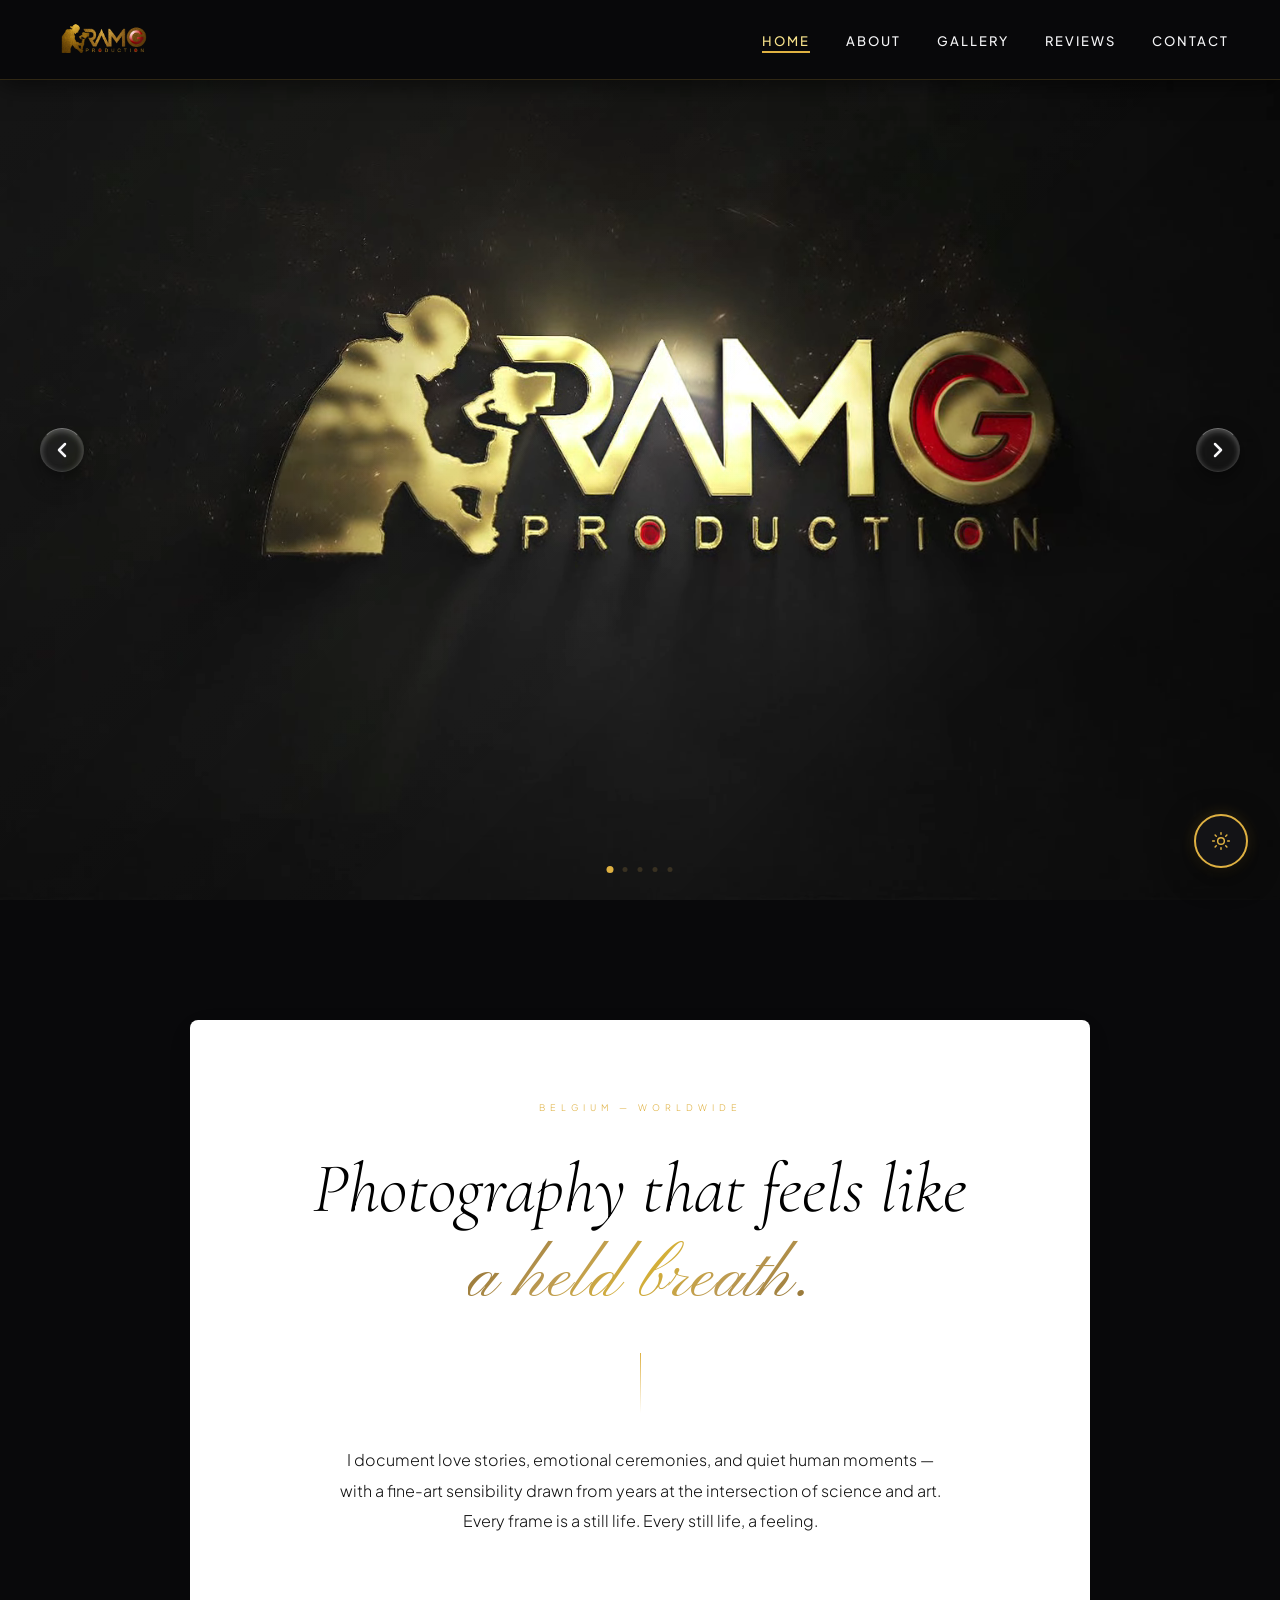
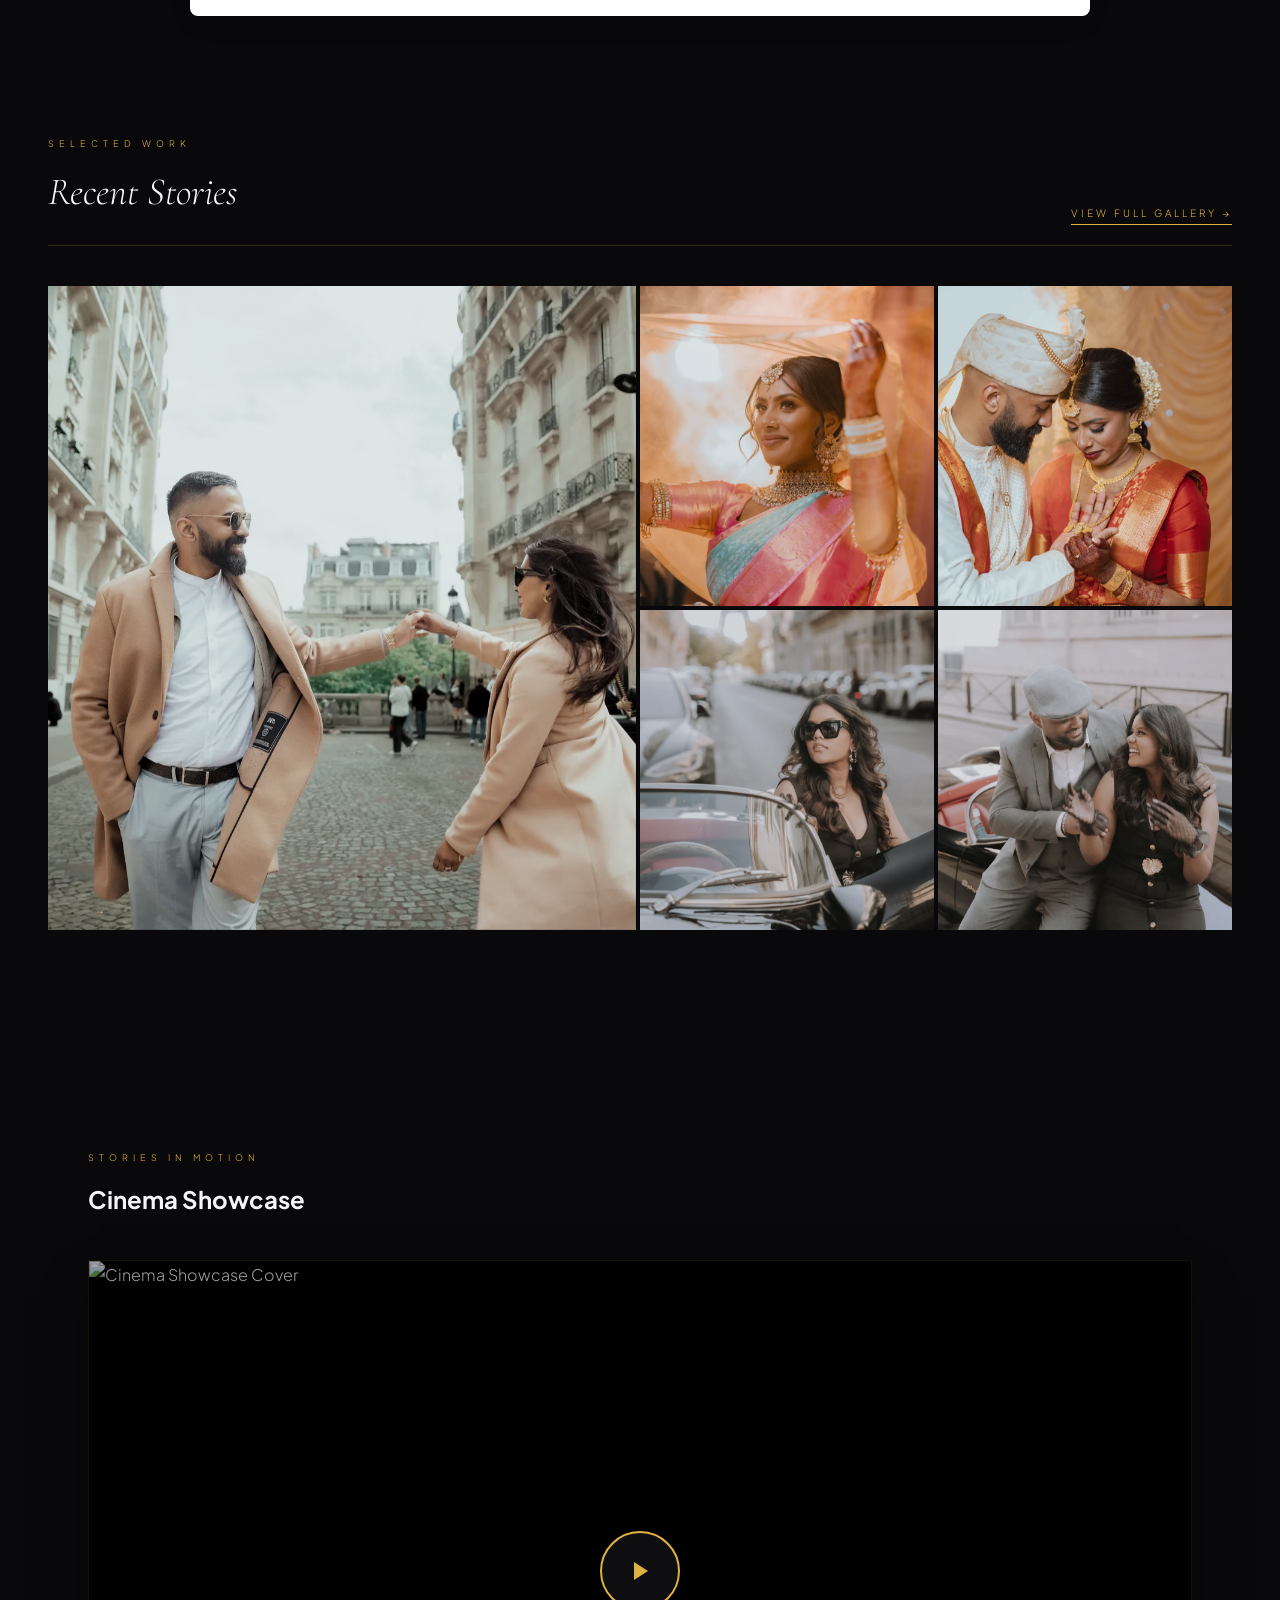
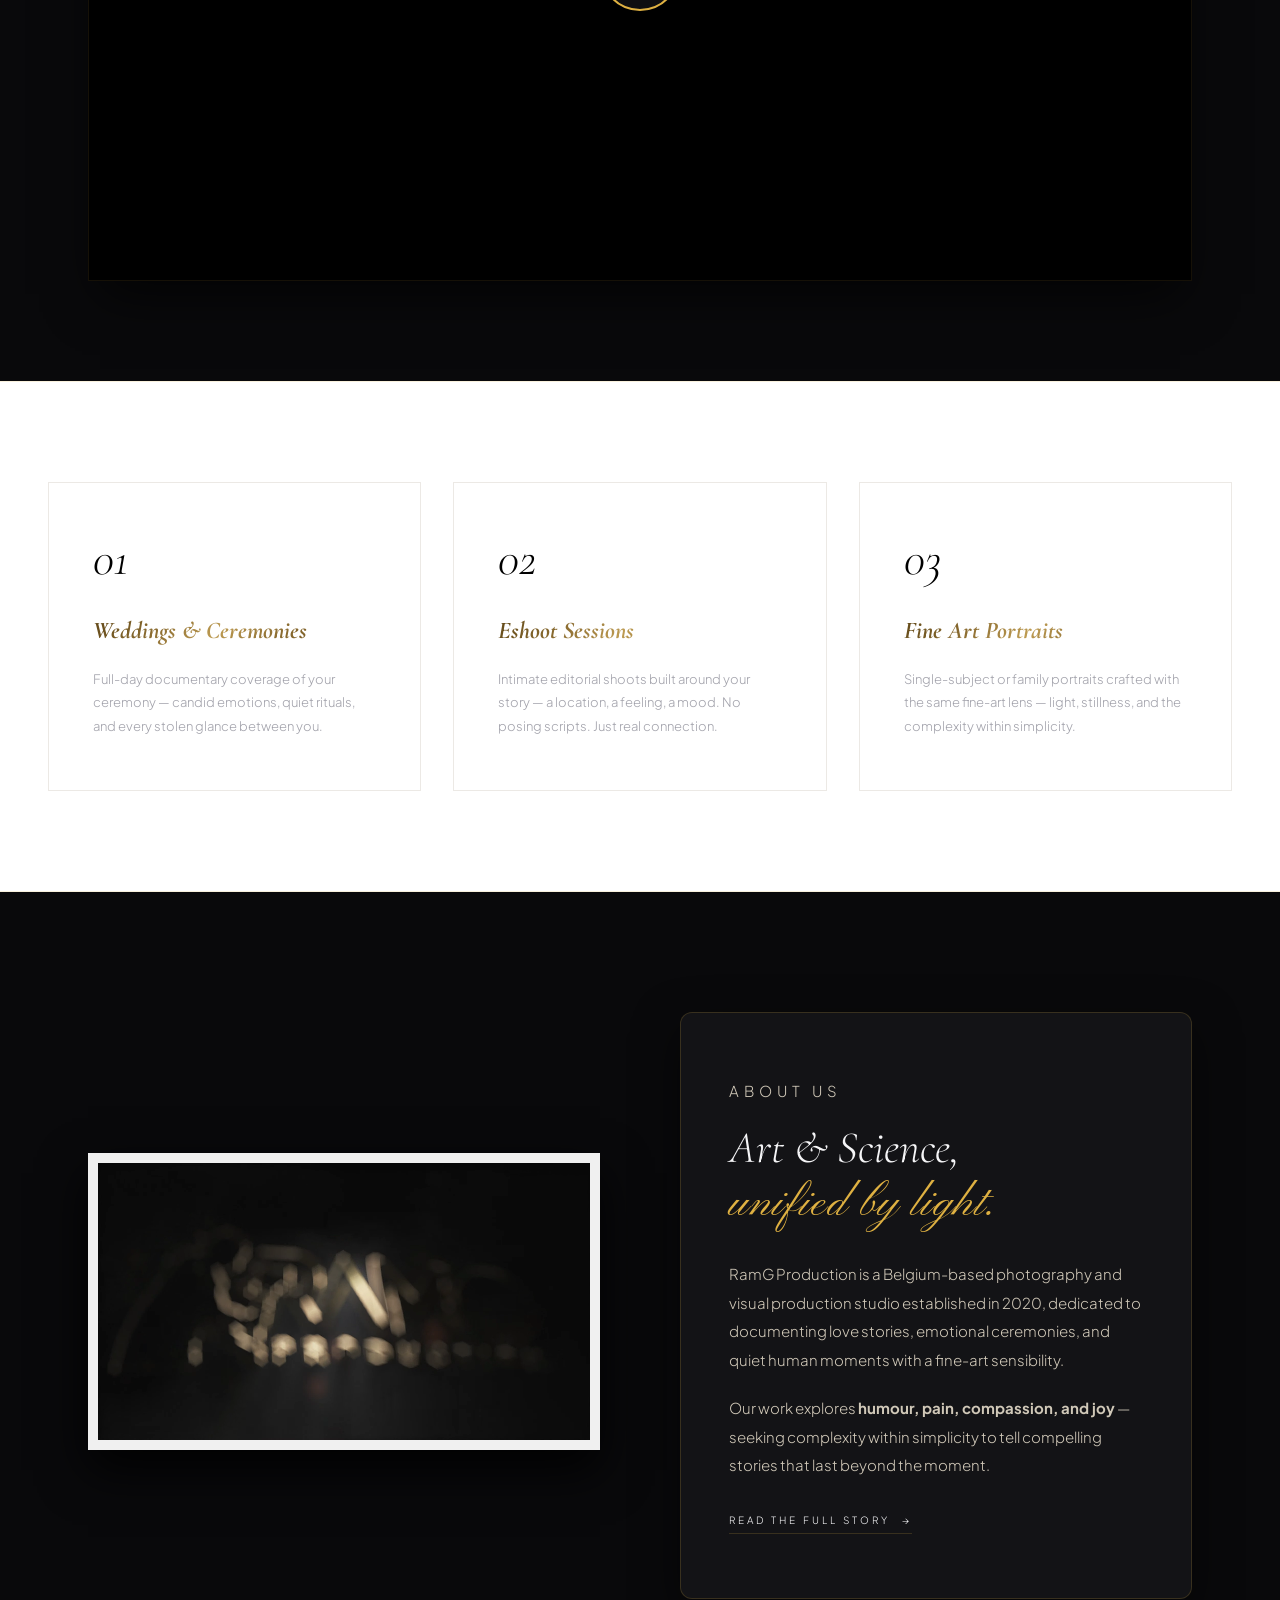
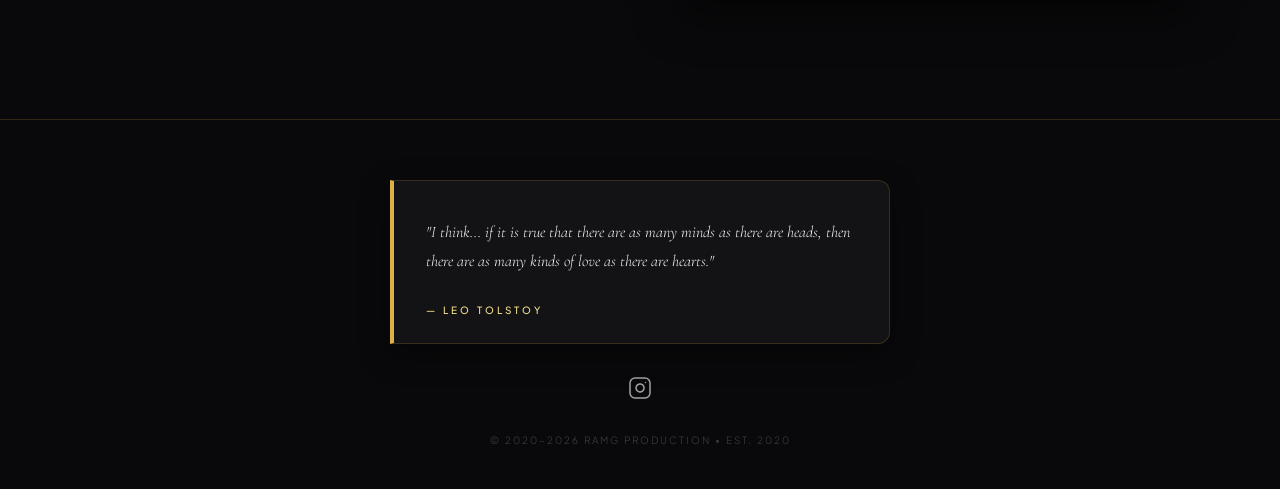
==== commit a200a563: "Perf & UX: Add minimal preloader, optimize gallery instant loading and remove curtain reveal" ====
--- a/index.html
+++ b/index.html
@@ -10,9 +10,24 @@
 </head>
 <body>
   <!-- GLOBAL PRELOADER -->
-  <div class="global-preloader">
-    <img src="assets/images/ramg-prods.png" alt="RamG Production" class="preloader-logo" />
-    <div class="preloader-spinner"></div>
+  <div class="global-preloader" id="globalPreloader">
+    <div class="preloader-content">
+      <div class="preloader-minimal-spinner" aria-hidden="true">
+        <div class="preloader-ring-inner"></div>
+      </div>
+      
+      <div class="preloader-brand-text">RAMG PRODUCTION</div>
+
+      <div class="preloader-bar-container">
+        <div class="preloader-bar" id="preloaderBar"></div>
+        <div class="preloader-bar-glow"></div>
+      </div>
+
+      <div class="preloader-footer">
+        <span class="preloader-status" id="preloaderStatus">INITIALIZING...</span>
+        <span class="preloader-counter"><span id="preloaderNum">0</span>%</span>
+      </div>
+    </div>
   </div>
 
   <div class="bg-wallpaper">
--- a/css/style.css
+++ b/css/style.css
@@ -53,12 +53,14 @@
   position: fixed;
   inset: 0;
   z-index: 999999;
-  background-color: var(--clr-bg);
+  background-color: var(--clr-bg, #070707);
   display: flex;
   flex-direction: column;
   align-items: center;
   justify-content: center;
-  transition: opacity 0.8s var(--ease-gold), visibility 0.8s;
+  overflow: hidden;
+  pointer-events: auto;
+  transition: opacity 0.5s ease, visibility 0.5s ease;
 }
 
 .global-preloader.is-hidden {
@@ -67,31 +69,130 @@
   pointer-events: none;
 }
 
-.preloader-logo {
-  height: 60px;
-  width: auto;
+/* Content Layer */
+.preloader-content {
+  position: relative;
+  z-index: 3;
+  display: flex;
+  flex-direction: column;
+  align-items: center;
+  justify-content: center;
+  max-width: 480px;
+  width: 90%;
+  text-align: center;
+  transition: opacity 0.5s ease, transform 0.5s ease;
+}
+
+.global-preloader.is-revealing .preloader-content {
+  opacity: 0;
+  transform: scale(0.95) translateY(-20px);
+}
+
+/* Minimalist Spinner Animation */
+.preloader-minimal-spinner {
+  position: relative;
+  width: 44px;
+  height: 44px;
+  margin-bottom: 20px;
+  border: 1.5px solid rgba(223, 177, 66, 0.15);
+  border-top-color: var(--clr-gold, #dfb142);
+  border-radius: 50%;
+  animation: preloader-spin-minimal 0.9s cubic-bezier(0.68, -0.55, 0.265, 1.55) infinite;
+}
+
+.preloader-ring-inner {
+  position: absolute;
+  inset: 5px;
+  border: 1.5px solid transparent;
+  border-bottom-color: rgba(255, 246, 209, 0.85);
+  border-radius: 50%;
+  animation: preloader-spin-reverse 1.3s linear infinite;
+}
+
+.preloader-brand-text {
+  font-family: var(--font-sans);
+  font-size: 0.75rem;
+  letter-spacing: 0.38em;
+  text-transform: uppercase;
+  color: var(--clr-gold, #dfb142);
+  font-weight: 500;
   margin-bottom: 24px;
-  animation: preloader-pulse 2s infinite var(--ease-gold);
-}
-
-.preloader-spinner {
-  width: 40px;
-  height: 40px;
-  border: 2px solid rgba(223, 177, 66, 0.2);
-  border-top-color: var(--clr-gold);
+  opacity: 0.95;
+}
+
+/* Luxury Progress Bar Track & Fill */
+.preloader-bar-container {
+  position: relative;
+  width: 100%;
+  height: 3px;
+  background: rgba(255, 255, 255, 0.08);
+  border-radius: 4px;
+  overflow: visible;
+  margin-bottom: 20px;
+}
+
+.preloader-bar {
+  position: absolute;
+  top: 0; left: 0;
+  height: 100%;
+  width: 0%;
+  background: linear-gradient(90deg, #b8860b 0%, #dfb142 50%, #fff6d1 100%);
+  border-radius: 4px;
+  transition: width 0.15s ease-out;
+}
+
+.preloader-bar-glow {
+  position: absolute;
+  top: -3px;
+  left: 0%;
+  width: 12px;
+  height: 9px;
+  background: #fff;
   border-radius: 50%;
-  animation: preloader-spin 1s linear infinite;
-}
-
-@keyframes preloader-pulse {
-  0%, 100% { opacity: 0.7; transform: scale(0.98); }
-  50% { opacity: 1; transform: scale(1); }
-}
-
-@keyframes preloader-spin {
+  filter: blur(4px);
+  transform: translateX(-50%);
+  opacity: 0.9;
+  transition: left 0.15s ease-out;
+  pointer-events: none;
+}
+
+/* Footer Info (Status & Counter) */
+.preloader-footer {
+  width: 100%;
+  display: flex;
+  justify-content: space-between;
+  align-items: center;
+  font-family: var(--font-sans);
+  font-size: 0.75rem;
+  color: rgba(255, 255, 255, 0.6);
+  letter-spacing: 0.15em;
+}
+
+.preloader-status {
+  text-transform: uppercase;
+  font-weight: 400;
+  transition: opacity 0.3s ease;
+}
+
+.preloader-counter {
+  font-family: var(--font-serif, 'Cinzel', serif);
+  font-size: 1.1rem;
+  font-weight: 600;
+  color: var(--clr-gold, #dfb142);
+  letter-spacing: 0.05em;
+}
+
+/* Animations */
+@keyframes preloader-spin-minimal {
   0% { transform: rotate(0deg); }
   100% { transform: rotate(360deg); }
 }
+
+@keyframes preloader-spin-reverse {
+  0% { transform: rotate(360deg); }
+  100% { transform: rotate(0deg); }
+}
+
 
 /* --- WALLPAPER BACKGROUND --- */
 .bg-wallpaper {
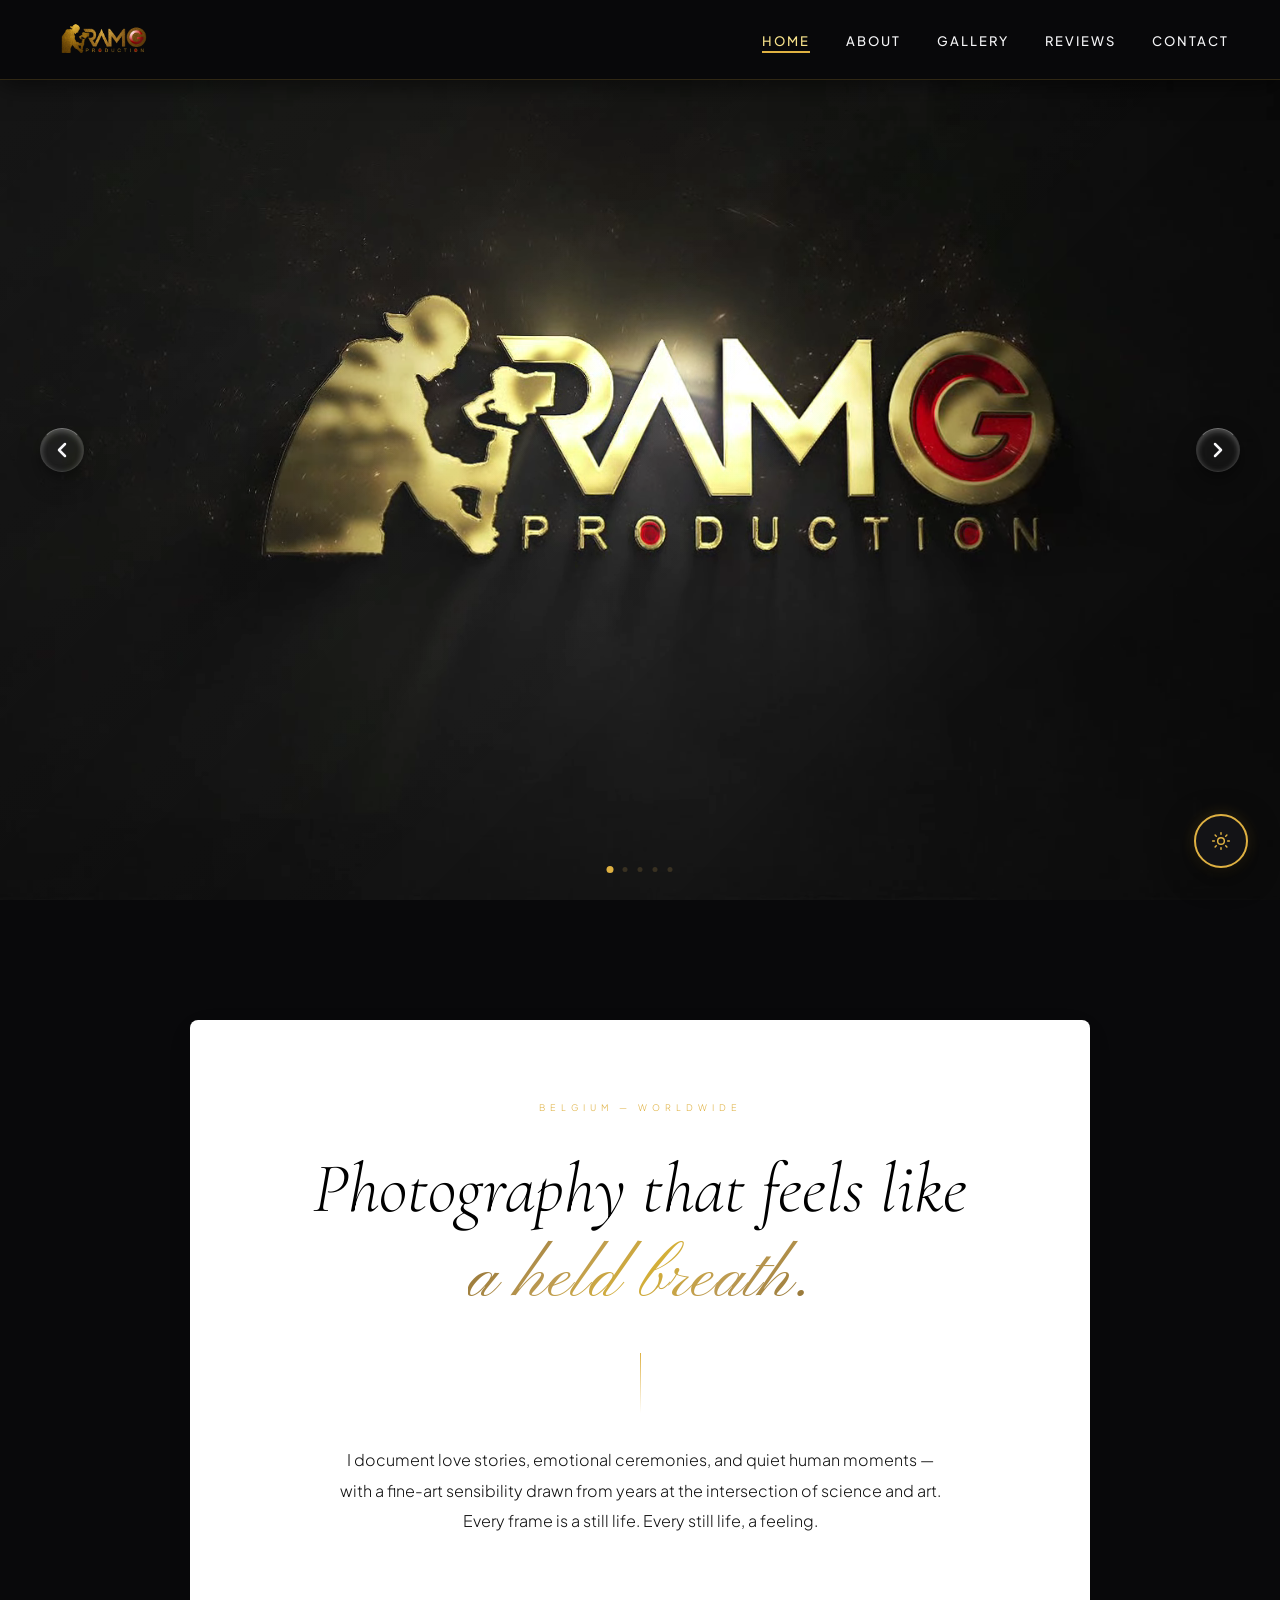
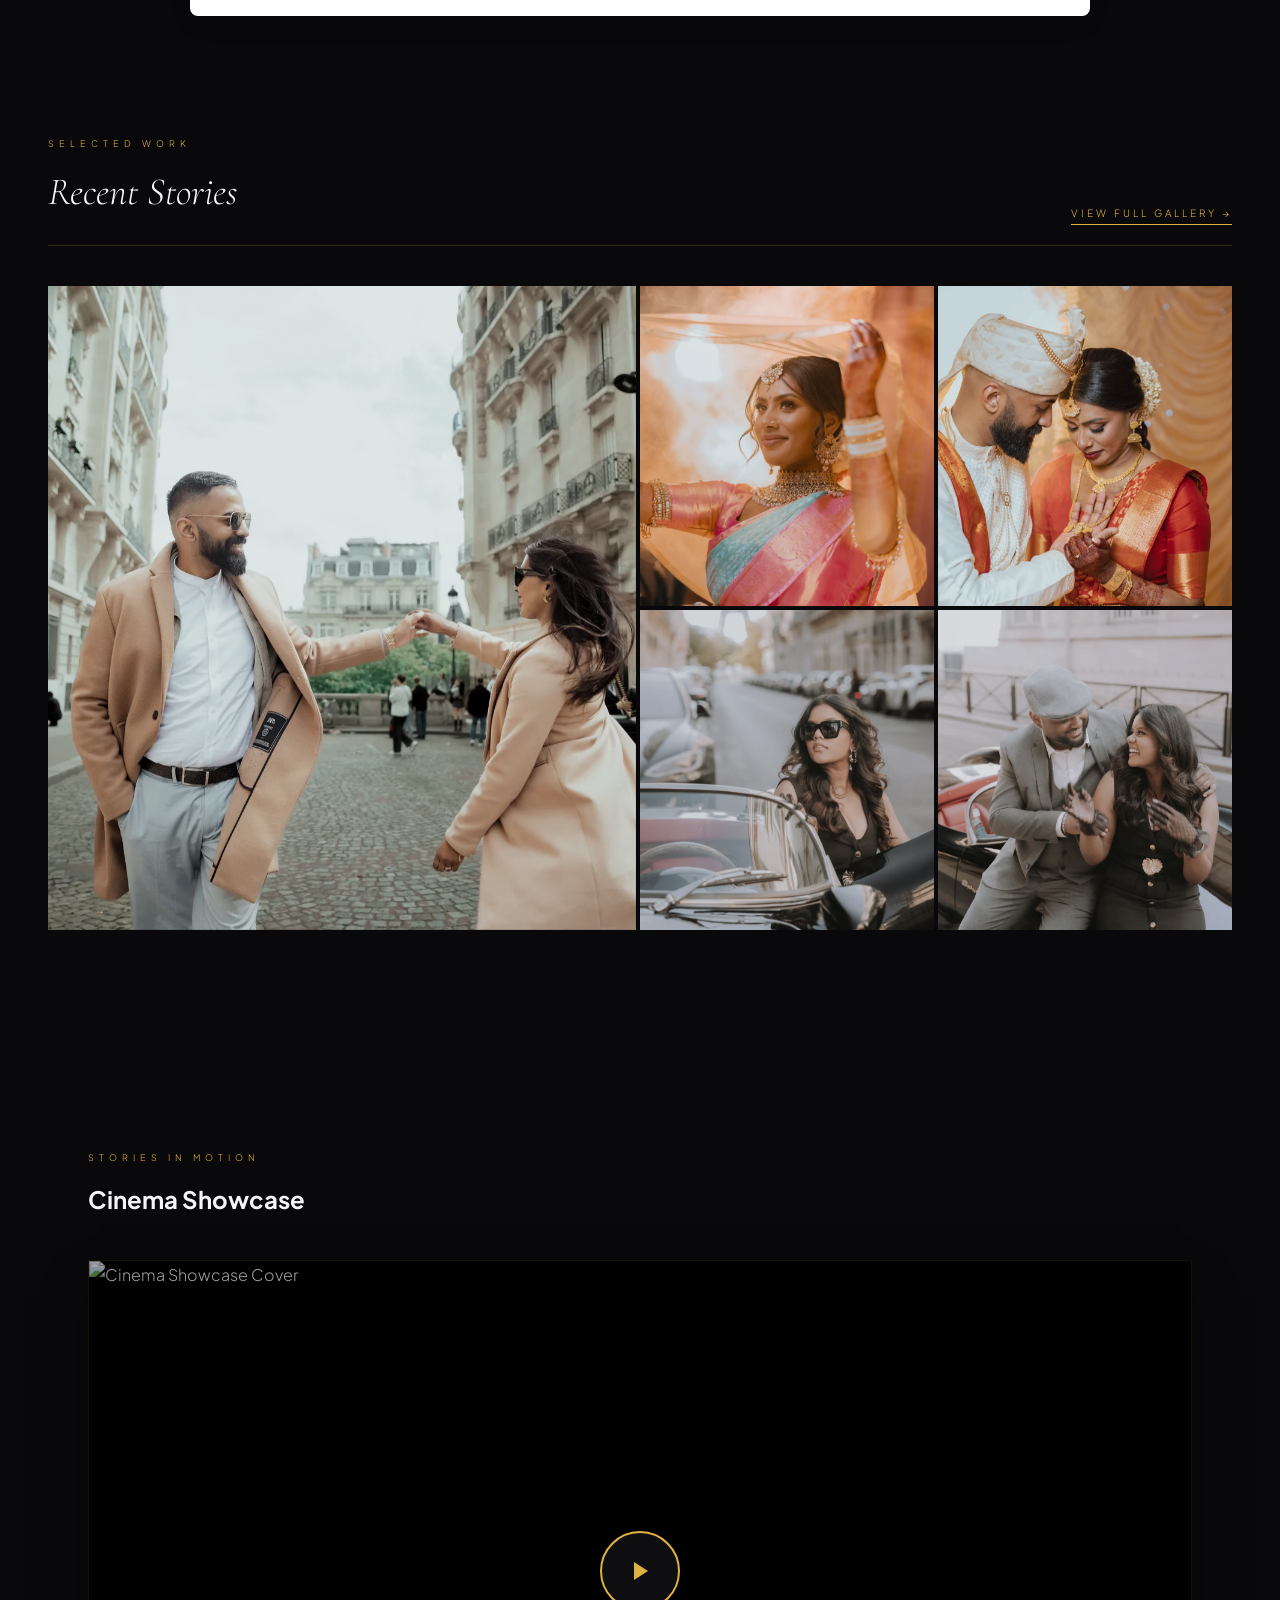
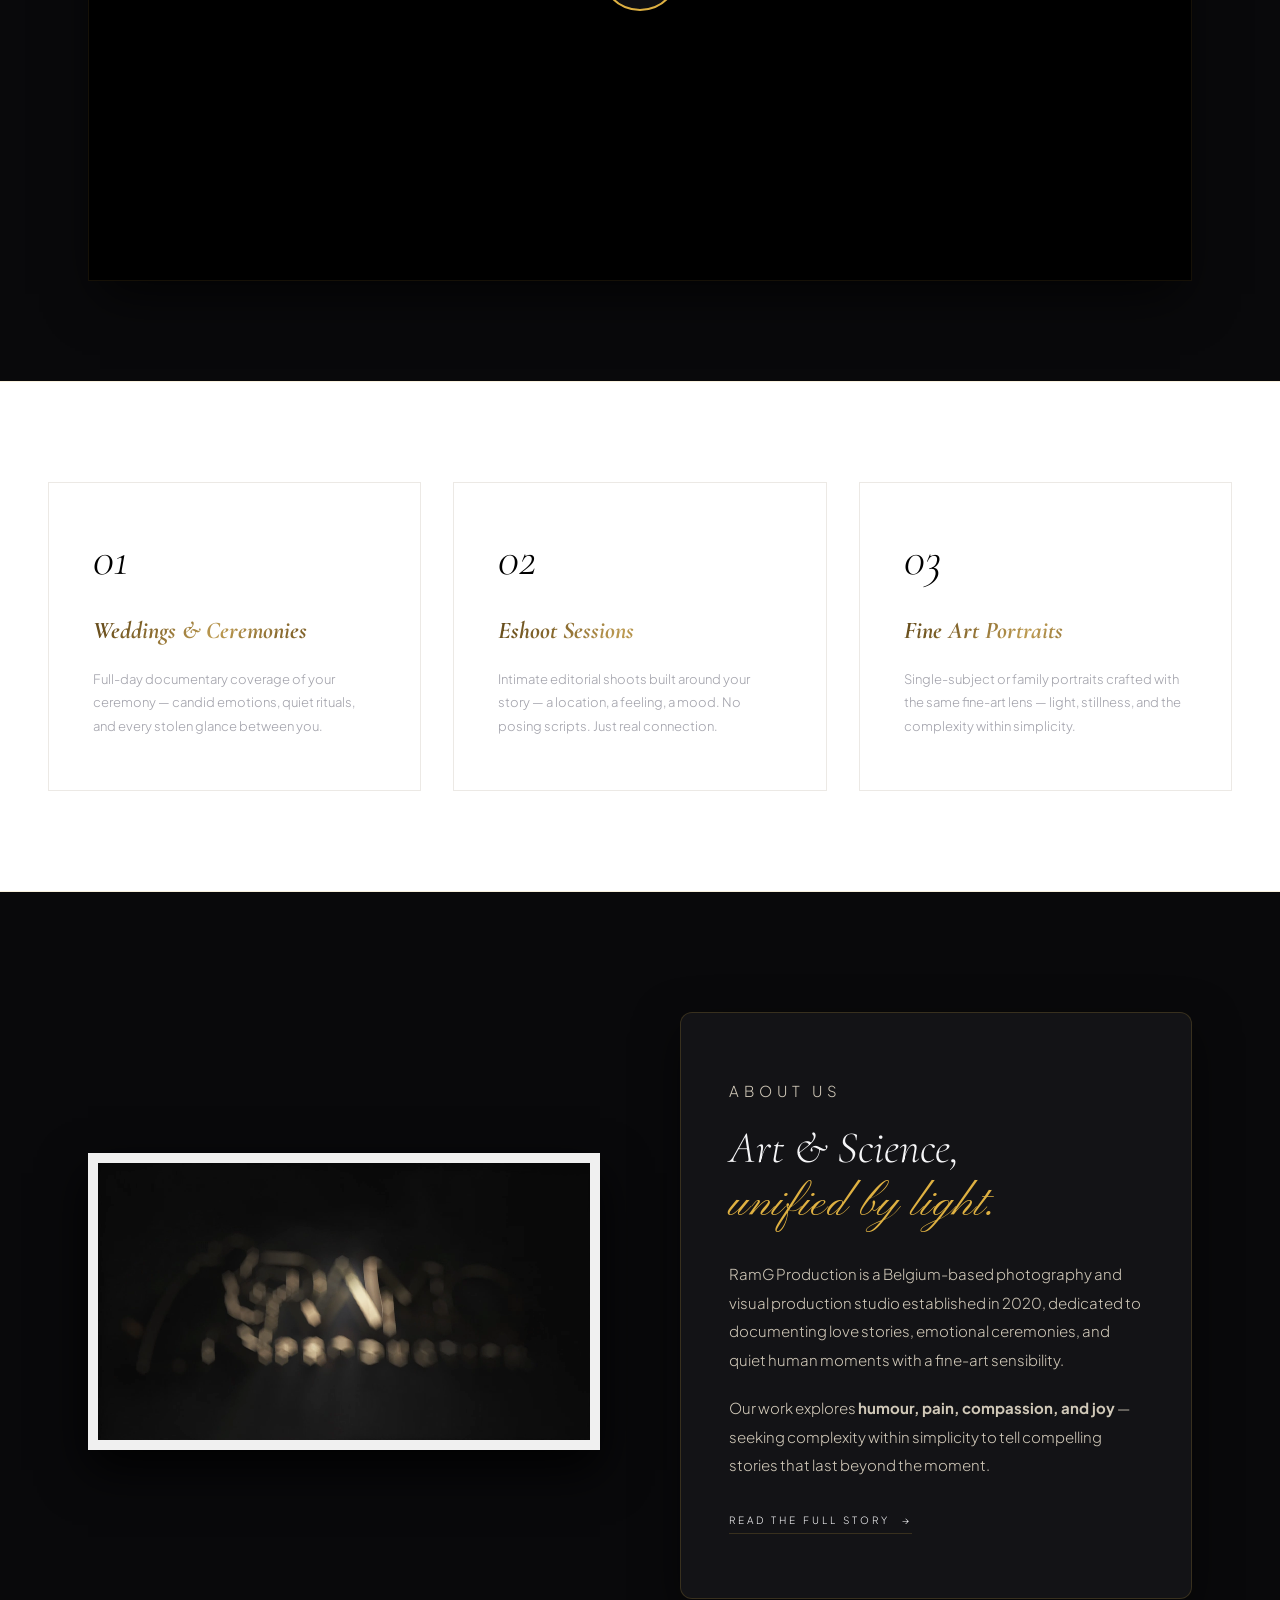
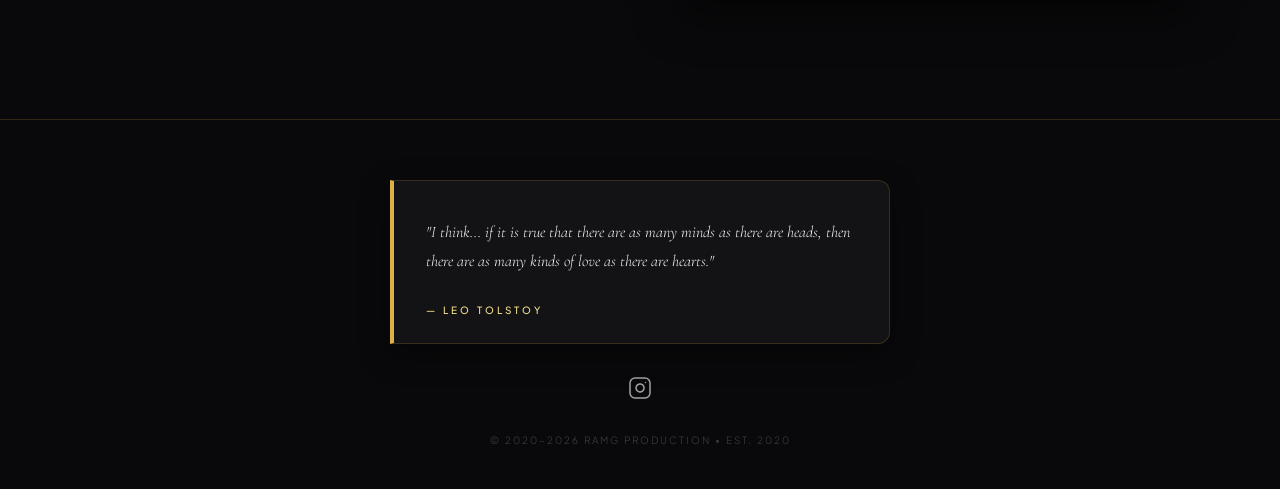
==== commit 3e8588b4: "fix: add cache-busting version parameter to main.js in HTML files" ====
--- a/index.html
+++ b/index.html
@@ -393,6 +393,6 @@
   <script defer src="https://cdn.jsdelivr.net/npm/gsap@3.12.7/dist/gsap.min.js"></script>
   <script defer src="https://cdn.jsdelivr.net/npm/gsap@3.12.7/dist/ScrollTrigger.min.js"></script>
   <script defer src="https://unpkg.com/lenis@1.1.13/dist/lenis.min.js"></script>
-  <script defer src="js/main.js"></script>
+  <script defer src="js/main.js?v=1.0.1"></script>
 </body>
 </html>
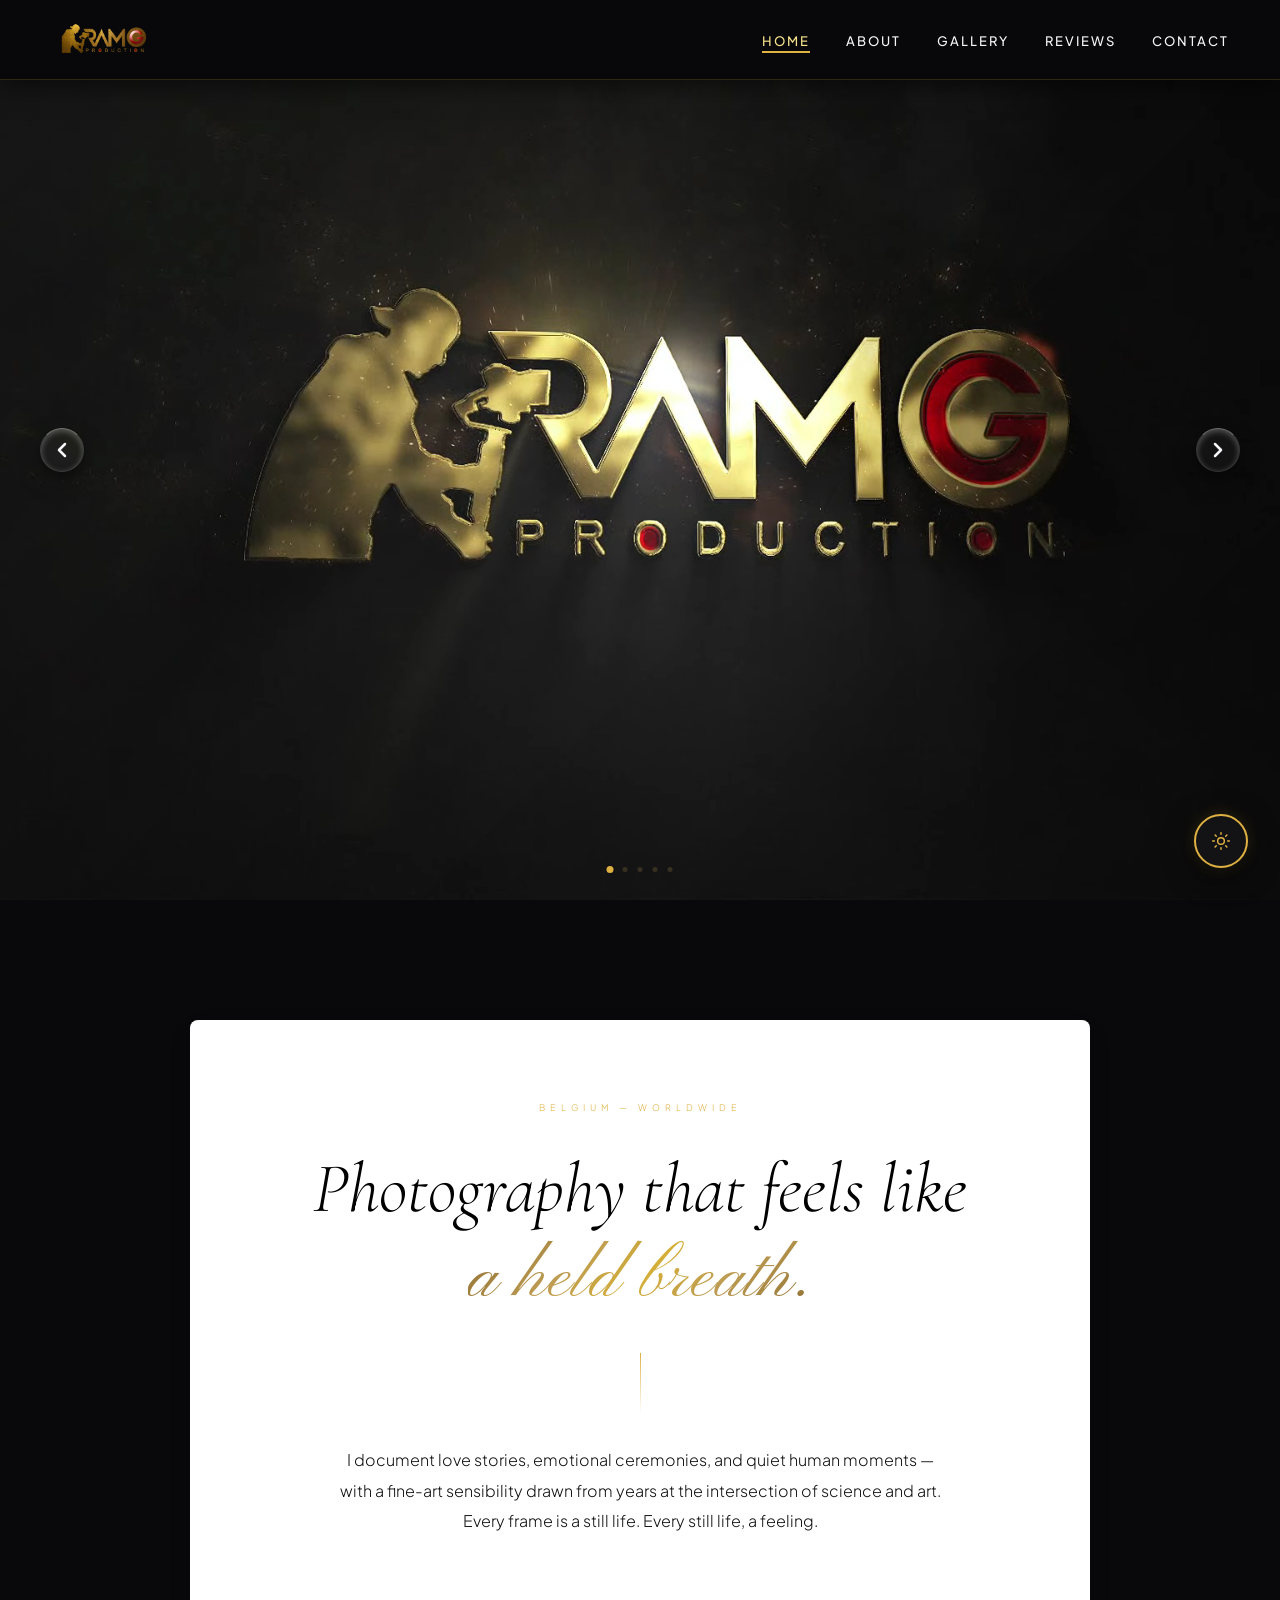
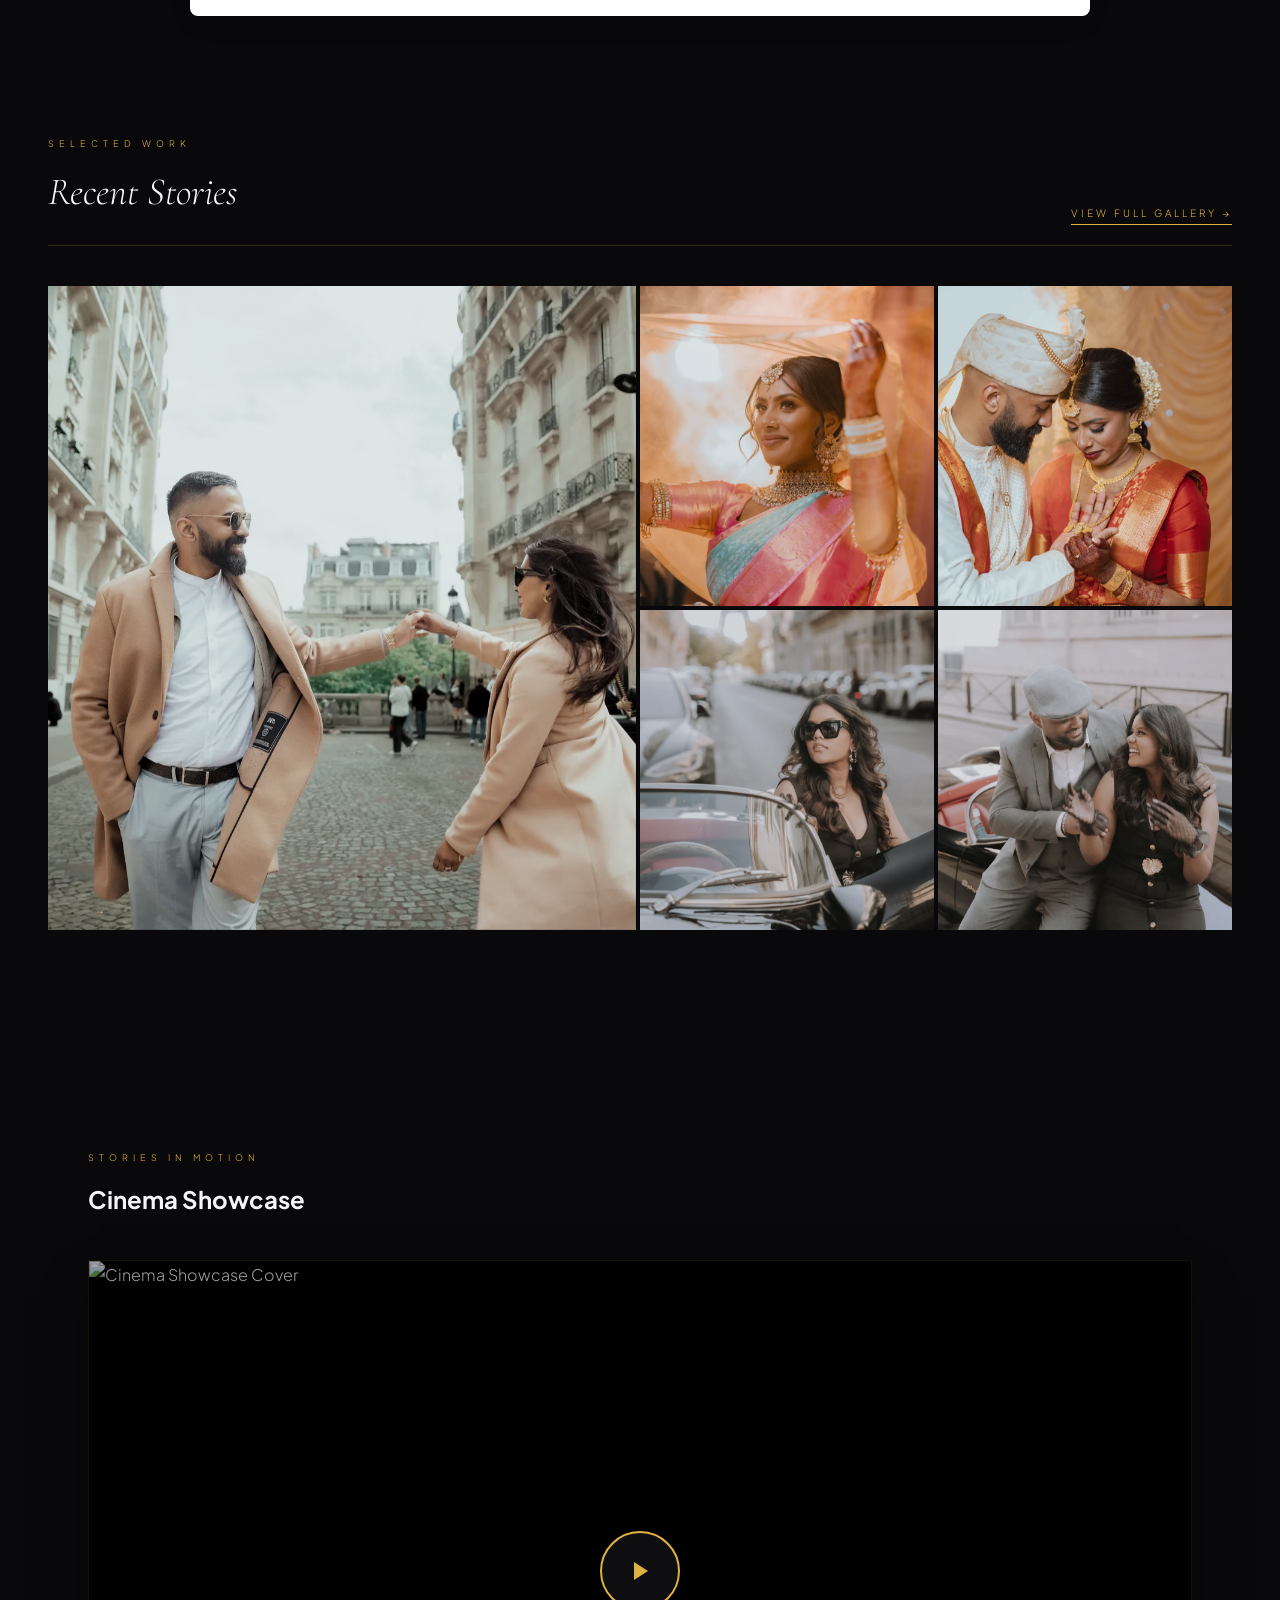
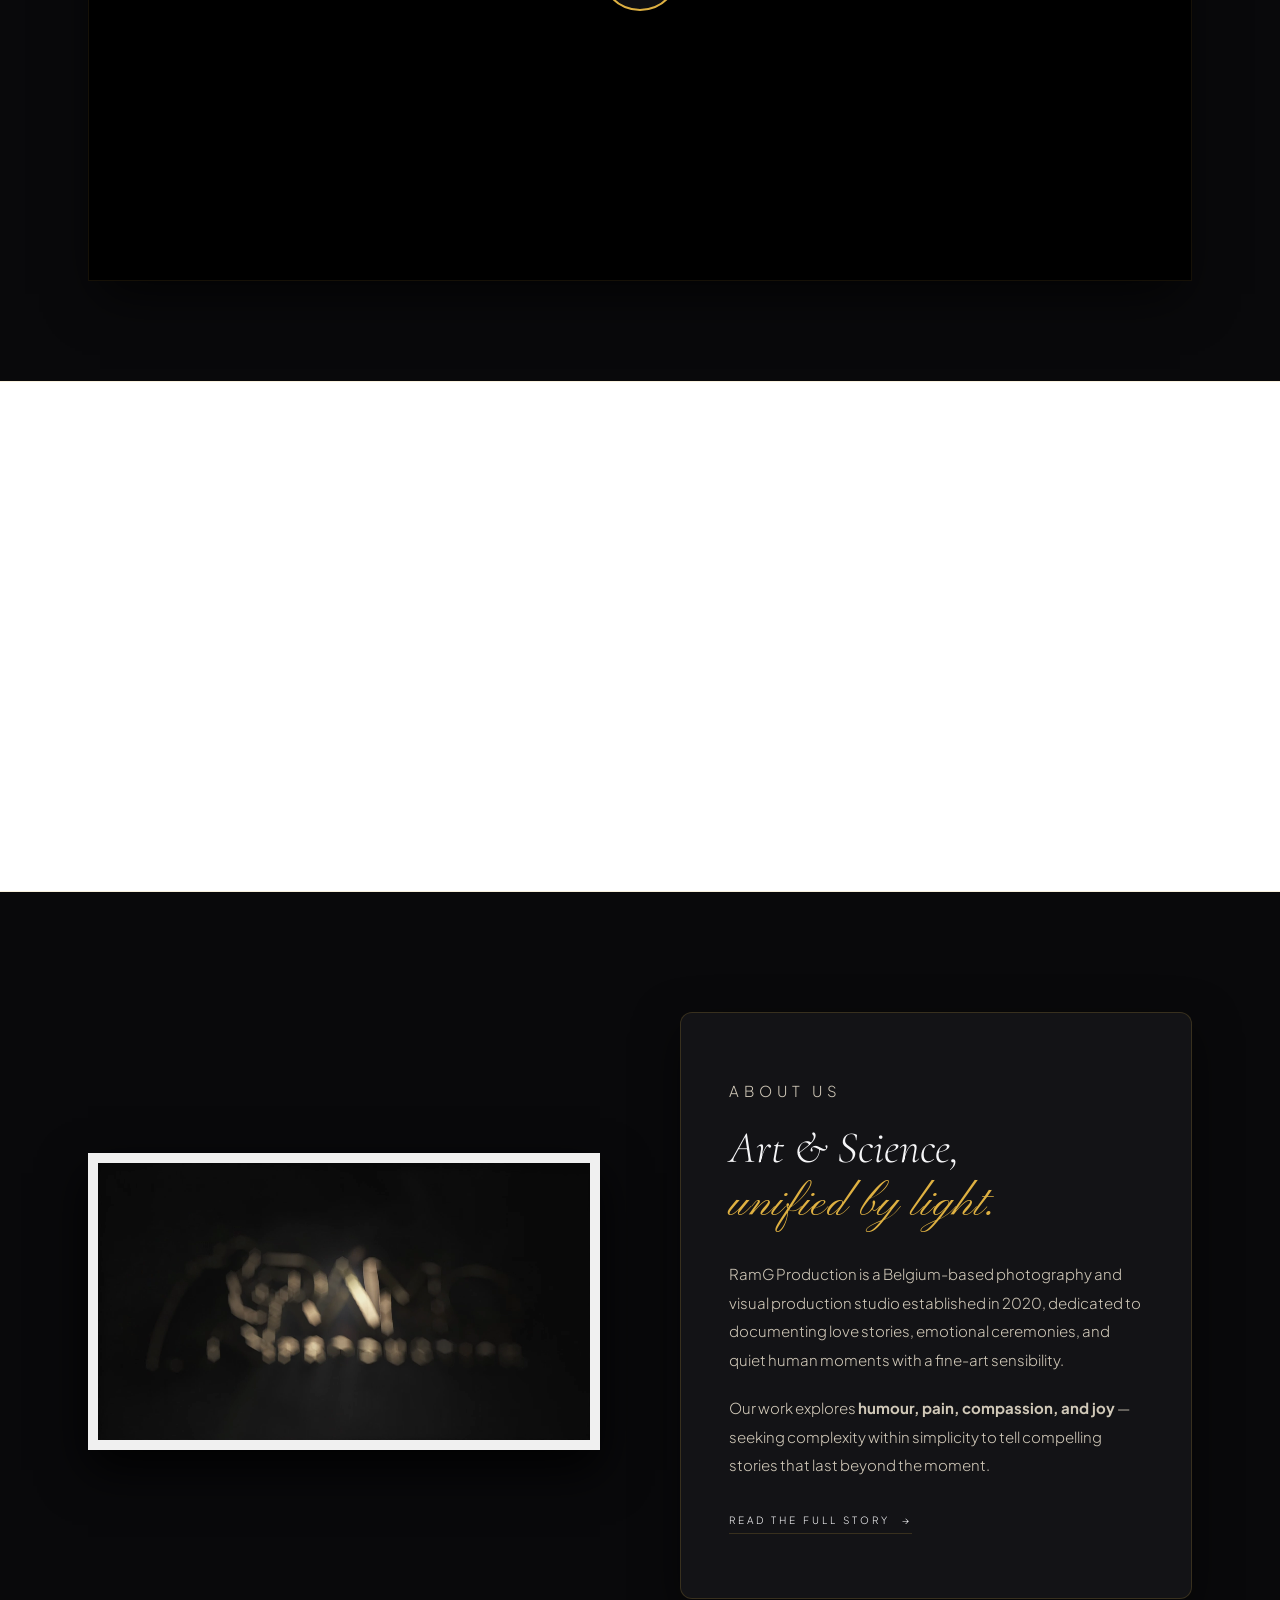
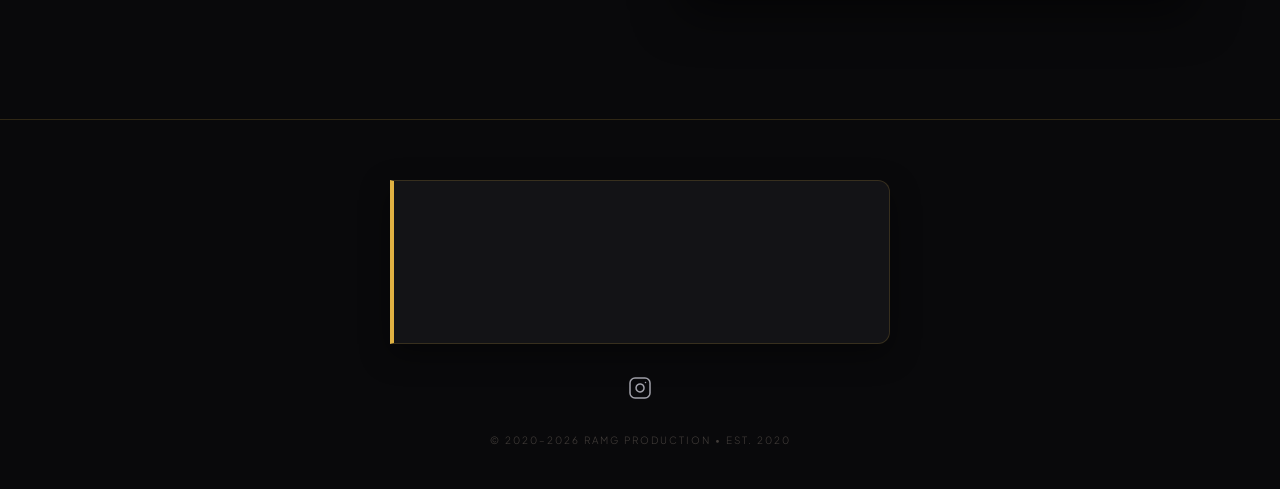
==== commit 2cf53732: "fix(site): resolve navigation bugs, implement 100/100 SEO, GEO (llms.txt), AEO (JSON-LD schemas & FA" ====
--- a/index.html
+++ b/index.html
@@ -3,11 +3,109 @@
 <head>
   <meta charset="UTF-8" />
   <meta name="viewport" content="width=device-width, initial-scale=1.0" />
-  <title>RamG Production</title>
-  <meta name="description" content="RamG Production — capturing love stories, moments and emotions." />
+  <title>RamG Production — Fine Art Wedding Photography &amp; Cinematic Films | Belgium</title>
+  <meta name="description" content="RamG Production — Belgium-based luxury fine art wedding photographer &amp; videographer capturing emotional ceremonies, couple portraits, and authentic love stories worldwide." />
+  <meta name="keywords" content="RamG Production, Belgium wedding photographer, fine art wedding photography, wedding videographer Belgium, Brussels wedding photographer, destination wedding Europe, luxury wedding film" />
+  <link rel="canonical" href="https://ramgproduction.com/" />
+  
+  <!-- Geo Tags for Local SEO & GEO -->
+  <meta name="geo.region" content="BE" />
+  <meta name="geo.placename" content="Belgium" />
+  <meta name="geo.position" content="50.8503;4.3517" />
+  <meta name="ICBM" content="50.8503, 4.3517" />
+  
+  <!-- Open Graph / Facebook / WhatsApp -->
+  <meta property="og:type" content="website" />
+  <meta property="og:url" content="https://ramgproduction.com/" />
+  <meta property="og:title" content="RamG Production — Fine Art Wedding Photography &amp; Cinematic Films | Belgium" />
+  <meta property="og:description" content="Belgium-based fine art wedding photographer &amp; videographer capturing quiet human moments, emotional ceremonies, and authentic love stories worldwide." />
+  <meta property="og:image" content="https://ramgproduction.com/assets/images/ramg-prods.png" />
+  <meta property="og:site_name" content="RamG Production" />
+  <meta property="og:locale" content="en_US" />
+
+  <!-- Twitter Card -->
+  <meta name="twitter:card" content="summary_large_image" />
+  <meta name="twitter:title" content="RamG Production — Fine Art Wedding Photography &amp; Cinematic Films" />
+  <meta name="twitter:description" content="Capturing light, stillness, and human emotion since 2020. Available for worldwide commissions." />
+  <meta name="twitter:image" content="https://ramgproduction.com/assets/images/ramg-prods.png" />
+
+  <!-- Favicon -->
+  <link rel="icon" type="image/png" href="assets/images/ramg-prods.png" />
+  <link rel="apple-touch-icon" href="assets/images/ramg-prods.png" />
+
   <link rel="stylesheet" href="css/style.css" />
   <link rel="preload" href="assets/images/Ram G.webm" as="video" type="video/webm" fetchpriority="high">
+
+  <!-- Schema.org JSON-LD (SEO, AEO, GEO) -->
+  <script type="application/ld+json">
+  {
+    "@context": "https://schema.org",
+    "@graph": [
+      {
+        "@type": ["PhotographyBusiness", "LocalBusiness"],
+        "@id": "https://ramgproduction.com/#organization",
+        "name": "RamG Production",
+        "url": "https://ramgproduction.com/",
+        "logo": "https://ramgproduction.com/assets/images/ramg-prods.png",
+        "image": "https://ramgproduction.com/assets/images/ramg-prods.png",
+        "description": "Belgium-based luxury fine art wedding photographer and visual production studio dedicated to documenting love stories and cinematic films worldwide.",
+        "telephone": "+32493899387",
+        "email": "Ramgprods@gmail.com",
+        "address": {
+          "@type": "PostalAddress",
+          "addressCountry": "BE",
+          "addressRegion": "Belgium"
+        },
+        "geo": {
+          "@type": "GeoCoordinates",
+          "latitude": "50.8503",
+          "longitude": "4.3517"
+        },
+        "sameAs": [
+          "https://www.instagram.com/ramgprods"
+        ],
+        "priceRange": "€€€"
+      },
+      {
+        "@type": "WebSite",
+        "@id": "https://ramgproduction.com/#website",
+        "url": "https://ramgproduction.com/",
+        "name": "RamG Production",
+        "publisher": {
+          "@id": "https://ramgproduction.com/#organization"
+        }
+      },
+      {
+        "@type": "BreadcrumbList",
+        "@id": "https://ramgproduction.com/#breadcrumb",
+        "itemListElement": [
+          {
+            "@type": "ListItem",
+            "position": 1,
+            "name": "Home",
+            "item": "https://ramgproduction.com/"
+          }
+        ]
+      },
+      {
+        "@type": "FAQPage",
+        "@id": "https://ramgproduction.com/#faq",
+        "mainEntity": [
+          {
+            "@type": "Question",
+            "name": "What services does RamG Production offer in Belgium?",
+            "acceptedAnswer": {
+              "@type": "Answer",
+              "text": "RamG Production specializes in fine art wedding photography, cinematic wedding films, engagement sessions (E-Shoots), and editorial portraiture."
+            }
+          }
+        ]
+      }
+    ]
+  }
+  </script>
 </head>
+
 <body>
   <!-- GLOBAL PRELOADER -->
   <div class="global-preloader" id="globalPreloader">
@@ -61,7 +159,7 @@
   </nav>
 
   <!-- PREMIUM HAMBURGER OVERLAY MENU -->
-  <div class="nav__overlay" id="mobileMenu" aria-hidden="true">
+  <div class="nav__overlay" id="overlayMenu" aria-hidden="true">
     <div class="nav__overlay-bg"></div>
     <div class="nav__overlay-content">
       
@@ -70,7 +168,7 @@
         <a href="index.html" class="nav__logo">
           <img src="assets/images/ramg-prods.png" alt="RamG Production Logo" class="nav__overlay-logo-img" />
         </a>
-        <button class="nav__overlay-close" id="menuCloseBtn" aria-label="Close Menu">
+        <button class="nav__overlay-close" id="overlayCloseBtn" aria-label="Close Menu">
           <span>Close</span>
           <svg width="18" height="18" viewBox="0 0 24 24" fill="none" stroke="currentColor" stroke-width="2" stroke-linecap="round" stroke-linejoin="round">
             <line x1="18" y1="6" x2="6" y2="18"></line>
@@ -207,9 +305,9 @@
   <!-- ═══════════════════════════════════════ -->
   <section class="home-intro">
     <span class="home-intro__eyebrow reveal">Belgium &mdash; Worldwide</span>
-    <h2 class="home-intro__title reveal reveal-delay-1">
+    <h1 class="home-intro__title reveal reveal-delay-1">
       Photography that feels like<br /><em>a held breath.</em>
-    </h2>
+    </h1>
     <div class="home-intro__line reveal reveal-delay-2"></div>
     <p class="home-intro__body reveal reveal-delay-3">
       I document love stories, emotional ceremonies, and quiet human moments — with a
--- a/css/style.css
+++ b/css/style.css
@@ -3342,5 +3342,326 @@
   }
 }
 
-
-
+/* ================================================
+   TEAM / CREATIVE COLLECTIVE SECTION (10 MEMBERS)
+   ================================================ */
+.team-section {
+  padding: 90px 4vw 100px;
+  max-width: 1380px;
+  margin: 0 auto;
+  position: relative;
+}
+
+.team-section__header {
+  text-align: center;
+  max-width: 760px;
+  margin: 0 auto 56px;
+}
+
+.team-section__eyebrow {
+  font-family: var(--font-sans);
+  font-size: 0.8rem;
+  letter-spacing: 0.35em;
+  text-transform: uppercase;
+  color: var(--clr-gold);
+  font-weight: 600;
+  margin-bottom: 12px;
+}
+
+.team-section__title {
+  font-family: var(--font-serif);
+  font-size: clamp(2.2rem, 4vw, 3.4rem);
+  font-weight: 400;
+  line-height: 1.25;
+  color: var(--clr-white);
+  margin-bottom: 18px;
+}
+
+.team-section__subtitle {
+  font-family: var(--font-sans);
+  font-size: 1rem;
+  color: var(--clr-muted);
+  line-height: 1.7;
+}
+
+/* Grid Layout */
+.team-grid {
+  display: grid;
+  grid-template-columns: repeat(auto-fill, minmax(280px, 1fr));
+  gap: 30px;
+}
+
+/* Team Card */
+.team-card {
+  background: var(--clr-bg-card);
+  border: 1px solid var(--clr-border);
+  border-radius: 16px;
+  overflow: hidden;
+  display: flex;
+  flex-direction: column;
+  transition: transform 0.4s var(--ease-gold), border-color 0.4s ease, box-shadow 0.4s ease;
+  position: relative;
+}
+
+.team-card:hover {
+  transform: translateY(-6px);
+  border-color: var(--clr-gold);
+  box-shadow: 0 16px 40px rgba(223, 177, 66, 0.15);
+}
+
+.team-card__img-wrapper {
+  position: relative;
+  width: 100%;
+  aspect-ratio: 4/4.8;
+  overflow: hidden;
+  background: #000;
+}
+
+.team-card__img {
+  width: 100%;
+  height: 100%;
+  object-fit: cover;
+  transition: transform 0.6s var(--ease-expo), filter 0.4s ease;
+}
+
+.team-card:hover .team-card__img {
+  transform: scale(1.06);
+}
+
+.team-card__badge {
+  position: absolute;
+  top: 14px;
+  right: 14px;
+  background: rgba(9, 9, 11, 0.78);
+  backdrop-filter: blur(8px);
+  -webkit-backdrop-filter: blur(8px);
+  border: 1px solid var(--clr-border);
+  color: var(--clr-gold-light);
+  font-size: 0.68rem;
+  letter-spacing: 0.12em;
+  text-transform: uppercase;
+  padding: 4px 10px;
+  border-radius: 20px;
+  font-weight: 600;
+}
+
+.team-card__content {
+  padding: 24px;
+  display: flex;
+  flex-direction: column;
+  flex-grow: 1;
+}
+
+.team-card__name {
+  font-family: var(--font-serif);
+  font-size: 1.45rem;
+  font-weight: 500;
+  color: var(--clr-white);
+  margin-bottom: 4px;
+}
+
+.team-card__role {
+  font-family: var(--font-sans);
+  font-size: 0.78rem;
+  letter-spacing: 0.15em;
+  text-transform: uppercase;
+  color: var(--clr-gold);
+  font-weight: 600;
+  margin-bottom: 12px;
+}
+
+.team-card__bio-short {
+  font-size: 0.88rem;
+  color: var(--clr-muted);
+  line-height: 1.6;
+  margin-bottom: 12px;
+}
+
+/* Toggable Full Bio */
+.team-card__bio-full {
+  max-height: 0;
+  overflow: hidden;
+  opacity: 0;
+  transition: max-height 0.45s var(--ease-expo), opacity 0.35s ease, margin 0.35s ease;
+}
+
+.team-card.is-bio-expanded .team-card__bio-full {
+  max-height: 250px;
+  opacity: 1;
+  margin-top: 6px;
+  margin-bottom: 12px;
+}
+
+.team-card__bio-full-text {
+  font-size: 0.84rem;
+  color: var(--clr-white);
+  line-height: 1.65;
+  border-top: 1px dashed var(--clr-border);
+  padding-top: 10px;
+}
+
+.team-card__bio-toggle {
+  font-family: var(--font-sans);
+  font-size: 0.78rem;
+  letter-spacing: 0.1em;
+  text-transform: uppercase;
+  color: var(--clr-gold-light);
+  font-weight: 600;
+  background: none;
+  border: none;
+  padding: 0;
+  cursor: pointer;
+  display: inline-flex;
+  align-items: center;
+  gap: 6px;
+  margin-top: auto;
+  transition: color 0.25s ease;
+}
+
+.team-card__bio-toggle:hover {
+  color: #ffffff;
+}
+
+/* Extra Team Members (Hidden until "View All Team Members" is clicked) */
+.team-card.is-extra-member {
+  display: none;
+}
+
+.team-section.is-expanded .team-card.is-extra-member {
+  display: flex;
+  animation: teamFadeIn 0.5s var(--ease-gold) forwards;
+}
+
+@keyframes teamFadeIn {
+  from { opacity: 0; transform: translateY(24px); }
+  to { opacity: 1; transform: translateY(0); }
+}
+
+/* Expand All Team Members Button */
+.team-grid__controls {
+  margin-top: 48px;
+  text-align: center;
+}
+
+.team-grid__expand-btn {
+  display: inline-flex;
+  align-items: center;
+  gap: 12px;
+  font-family: var(--font-sans);
+  font-size: 0.82rem;
+  letter-spacing: 0.2em;
+  text-transform: uppercase;
+  font-weight: 600;
+  color: var(--clr-gold-light);
+  background: var(--clr-bg-card);
+  border: 1px solid var(--clr-gold);
+  padding: 16px 36px;
+  border-radius: 40px;
+  cursor: pointer;
+  box-shadow: 0 8px 30px rgba(0, 0, 0, 0.3);
+  transition: all 0.35s var(--ease-gold);
+}
+
+.team-grid__expand-btn:hover {
+  background: var(--clr-gold);
+  color: #000000;
+  box-shadow: 0 12px 35px rgba(223, 177, 66, 0.35);
+  transform: translateY(-2px);
+}
+
+.team-grid__expand-btn svg {
+  width: 16px;
+  height: 16px;
+  transition: transform 0.35s var(--ease-gold);
+}
+
+.team-section.is-expanded .team-grid__expand-btn svg {
+  transform: rotate(180deg);
+}
+
+/* Light Mode Overrides for Team Section */
+[data-theme="light"] .team-card {
+  background: #ffffff !important;
+  border-color: rgba(149, 117, 49, 0.2) !important;
+  box-shadow: 0 8px 25px rgba(0, 0, 0, 0.05) !important;
+}
+
+[data-theme="light"] .team-card__name {
+  color: #111113 !important;
+}
+
+[data-theme="light"] .team-card__bio-short {
+  color: #4a4742 !important;
+}
+
+[data-theme="light"] .team-card__bio-full-text {
+  color: #111113 !important;
+  border-top-color: rgba(149, 117, 49, 0.2) !important;
+}
+
+[data-theme="light"] .team-grid__expand-btn {
+  background: #ffffff;
+  color: #957531;
+  border-color: #957531;
+}
+
+/* ================================================
+   ABOUT PAGE EXPANDABLE STORY / SEE MORE
+   ================================================ */
+.about-expandable-box {
+  margin-top: 10px;
+  position: relative;
+}
+
+.about-expandable-content {
+  max-height: 0;
+  overflow: hidden;
+  opacity: 0;
+  transition: max-height 0.5s var(--ease-expo), opacity 0.4s ease;
+}
+
+.about-expandable-box.is-open .about-expandable-content {
+  max-height: 500px;
+  opacity: 1;
+  margin-bottom: 12px;
+}
+
+.about-expand-btn {
+  display: inline-flex;
+  align-items: center;
+  gap: 8px;
+  font-family: var(--font-sans);
+  font-size: 0.78rem;
+  letter-spacing: 0.15em;
+  text-transform: uppercase;
+  font-weight: 600;
+  color: var(--clr-gold-light);
+  background: transparent;
+  border: 1px solid var(--clr-border);
+  padding: 8px 18px;
+  border-radius: 20px;
+  cursor: pointer;
+  margin-top: 8px;
+  transition: all 0.3s ease;
+}
+
+.about-expand-btn:hover {
+  background: var(--clr-gold);
+  color: #000000;
+  border-color: var(--clr-gold);
+}
+
+[data-theme="light"] .about-expand-btn {
+  color: #957531;
+  border-color: rgba(149, 117, 49, 0.3);
+}
+
+[data-theme="light"] .about-expand-btn:hover {
+  background: #957531;
+  color: #ffffff;
+}
+
+
+
+
+
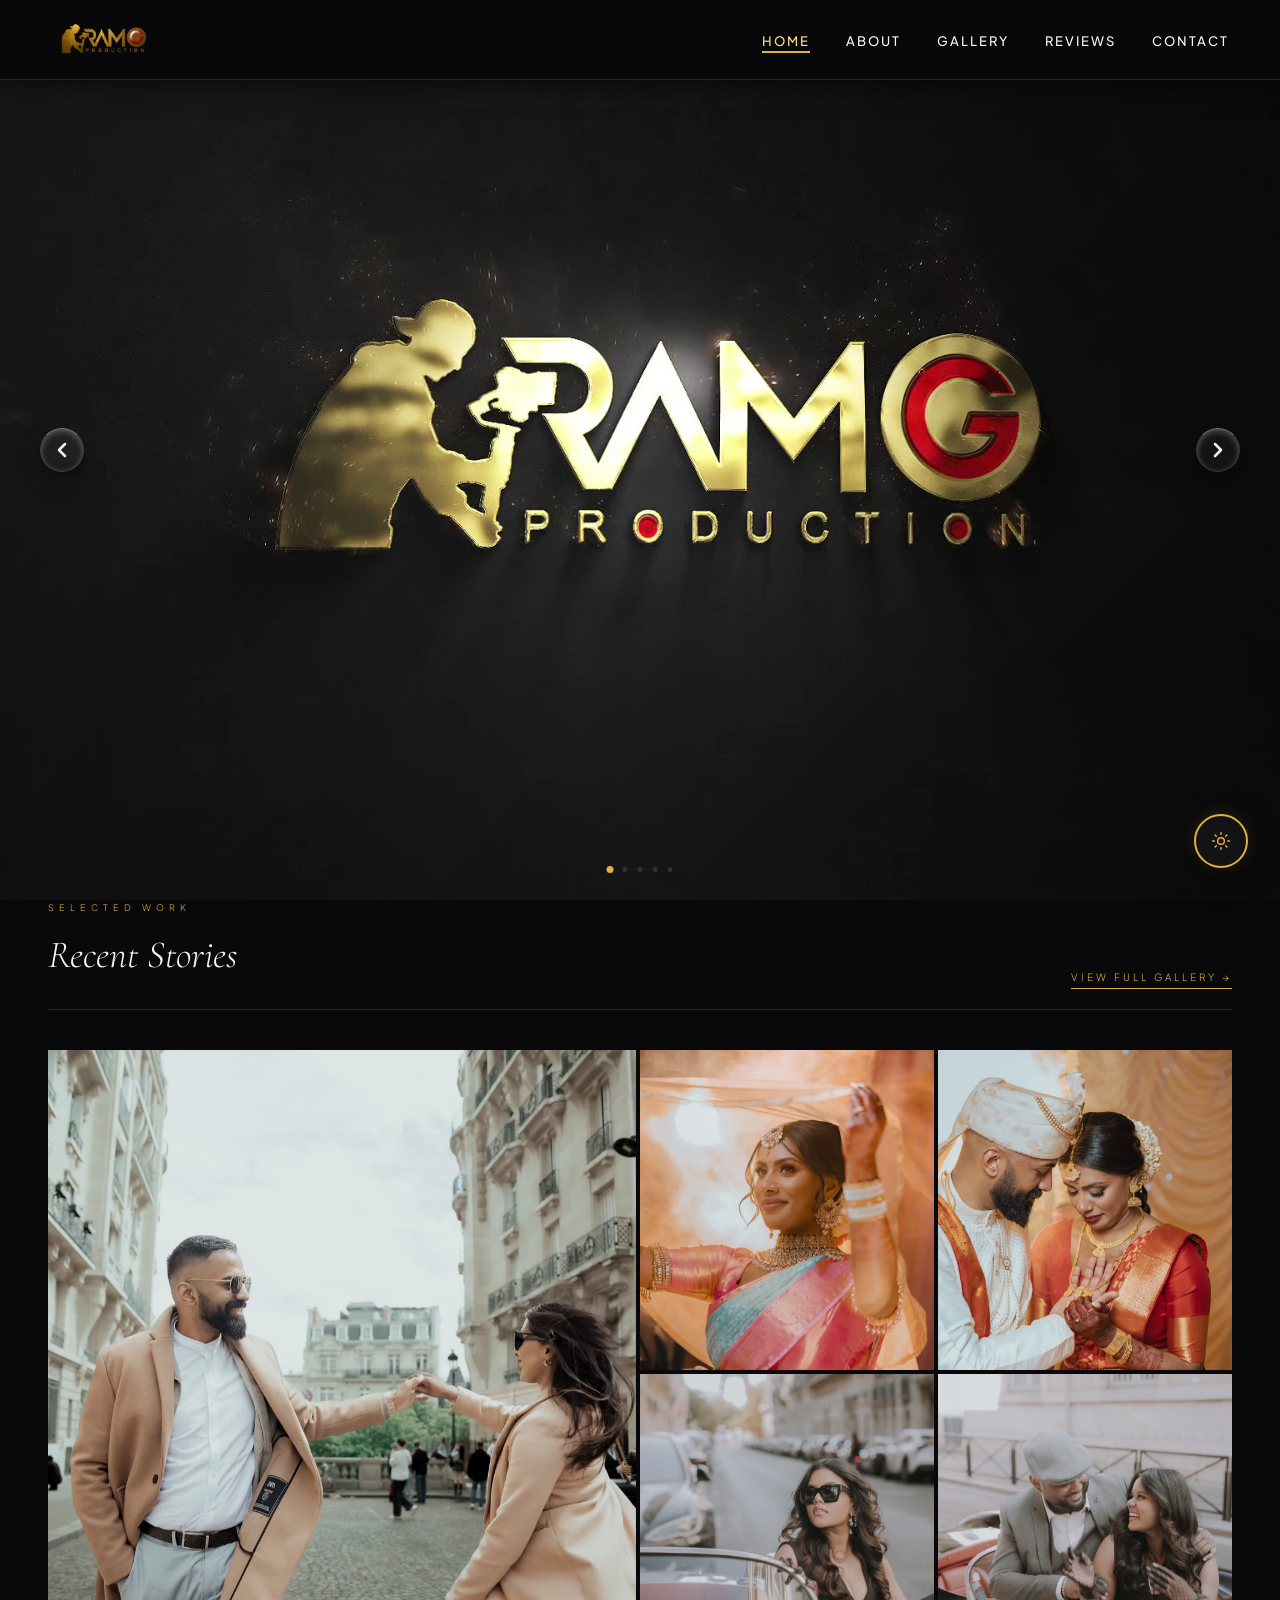
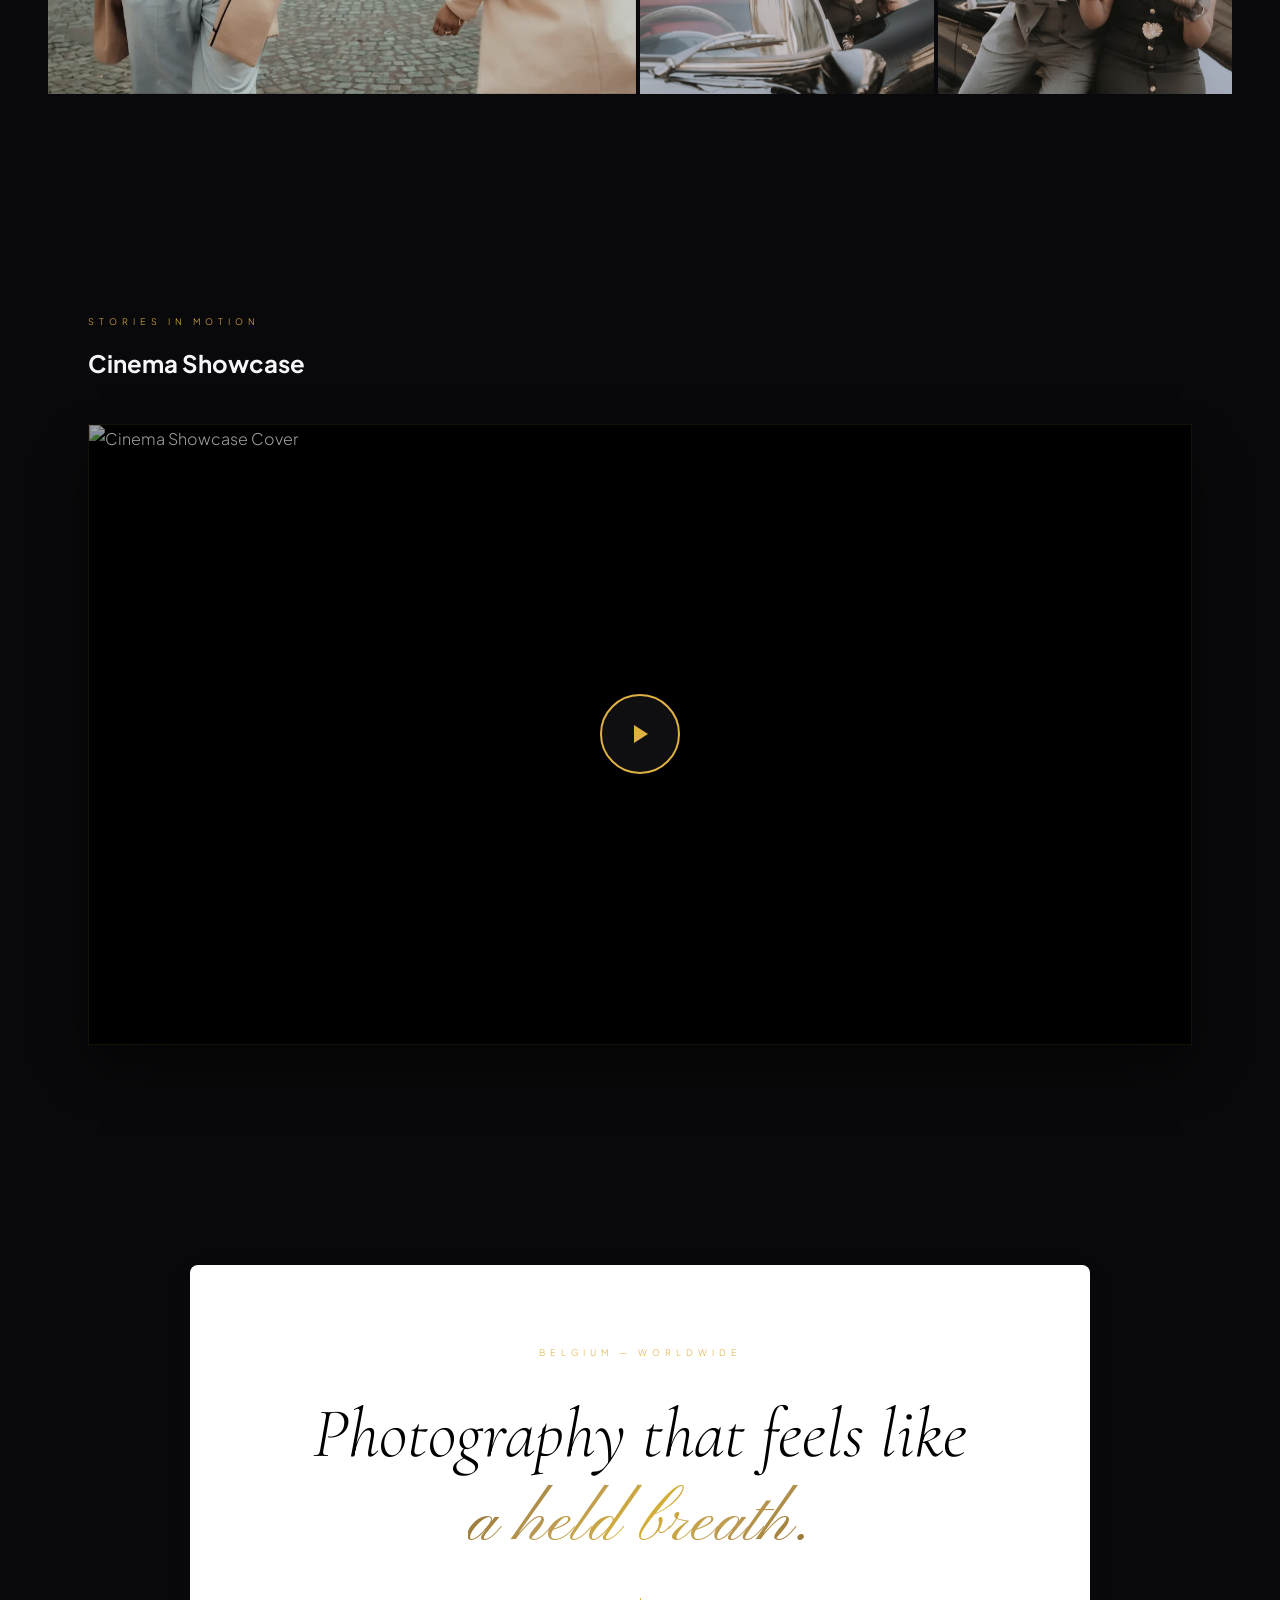
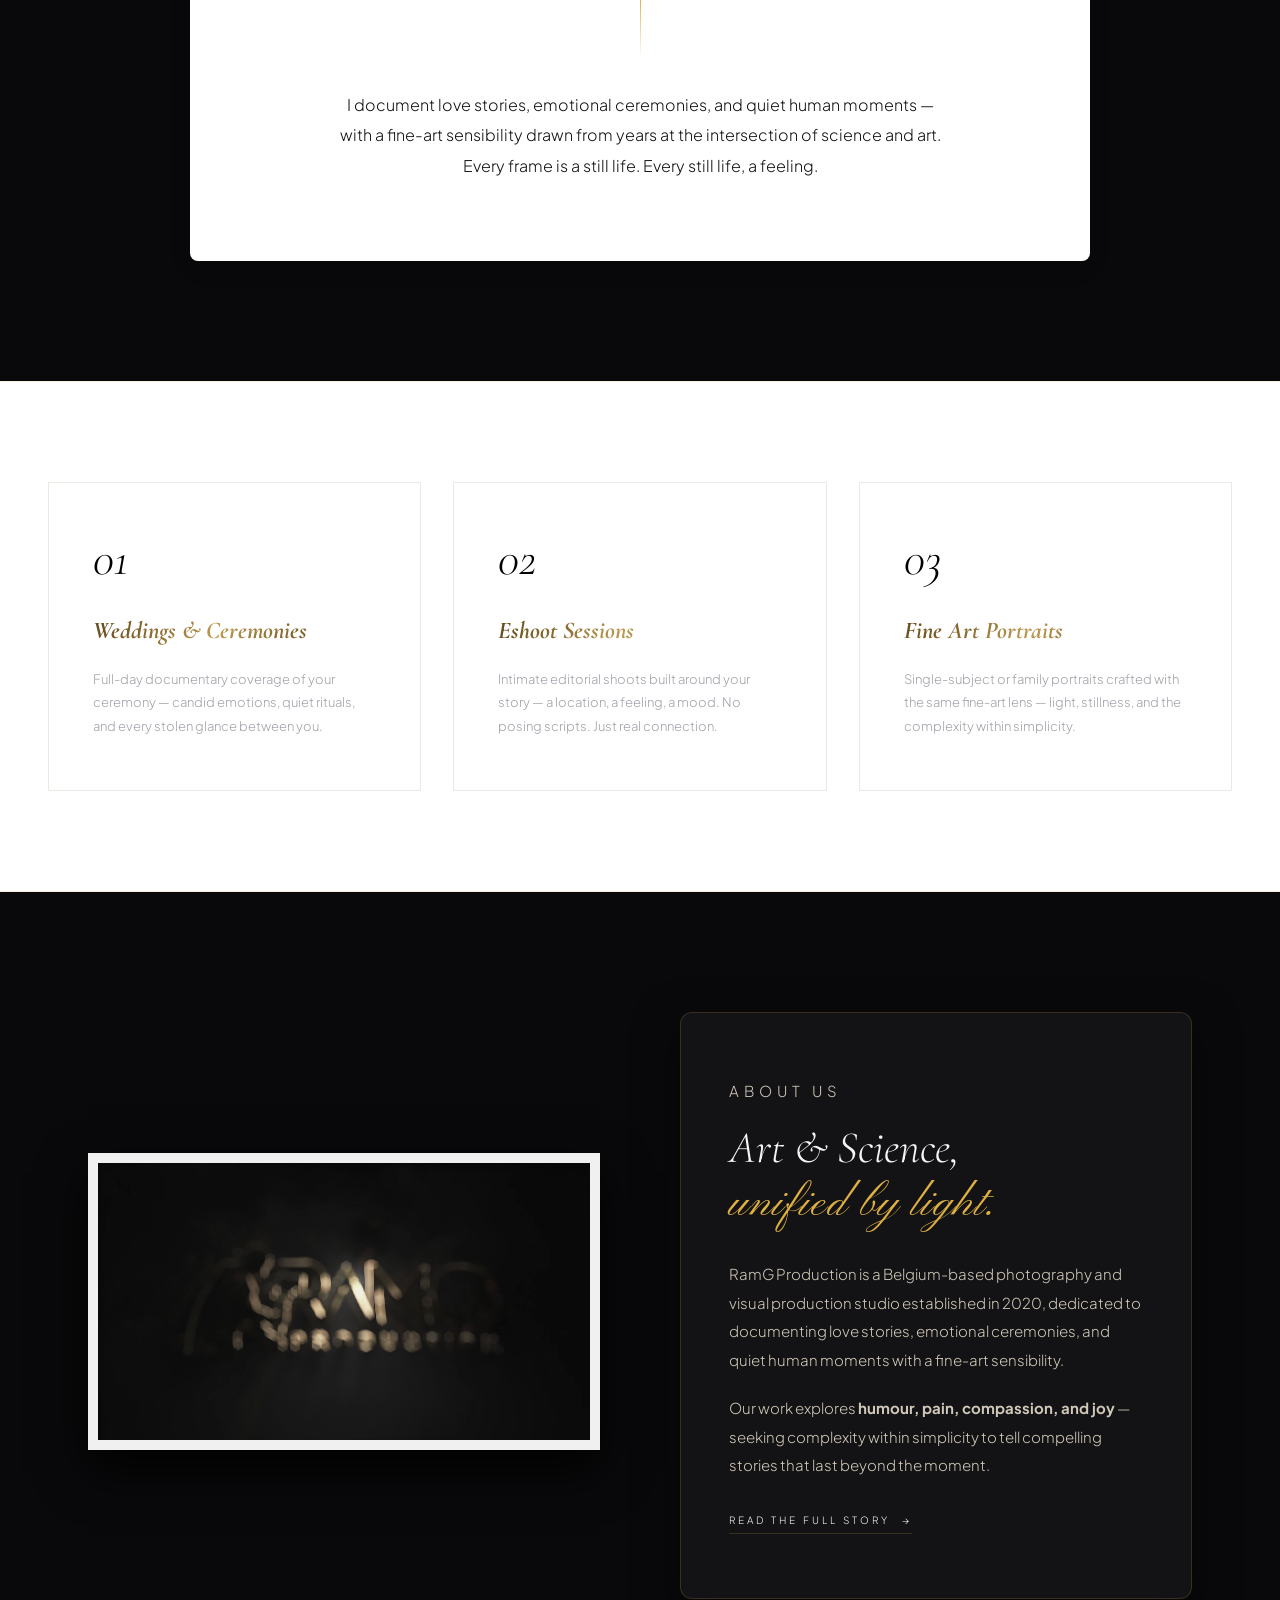
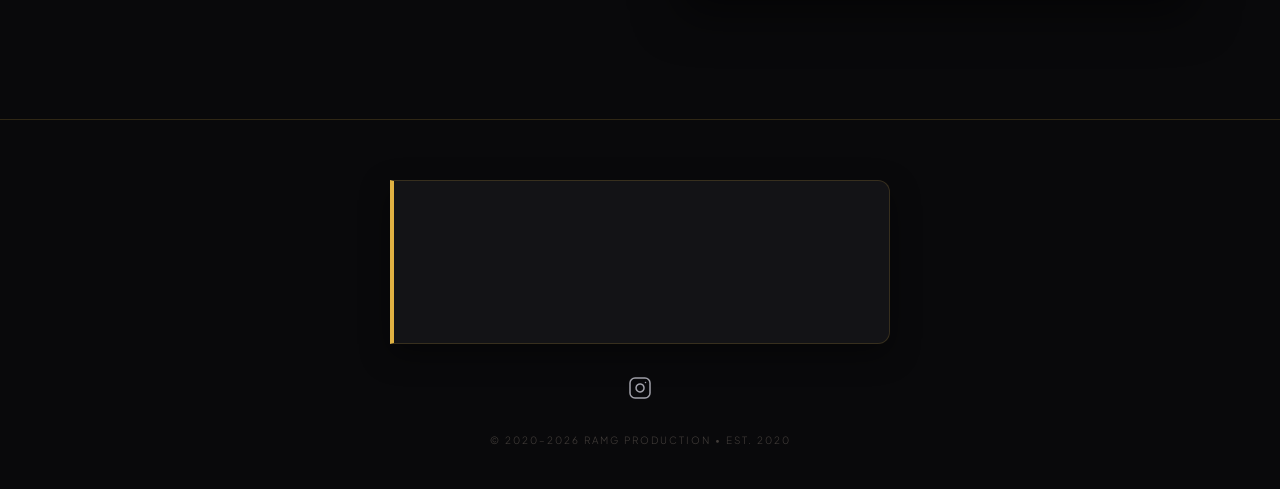
==== commit 6c6fee3d: "Move 'Photography that feels like a held breath' section after photos and YouTube video" ====
--- a/index.html
+++ b/index.html
@@ -300,21 +300,6 @@
           <span class="hero__dot"></span>
         </div>
       </section>
-  <!-- ═══════════════════════════════════════ -->
-  <!-- INTRO STATEMENT                        -->
-  <!-- ═══════════════════════════════════════ -->
-  <section class="home-intro">
-    <span class="home-intro__eyebrow reveal">Belgium &mdash; Worldwide</span>
-    <h1 class="home-intro__title reveal reveal-delay-1">
-      Photography that feels like<br /><em>a held breath.</em>
-    </h1>
-    <div class="home-intro__line reveal reveal-delay-2"></div>
-    <p class="home-intro__body reveal reveal-delay-3">
-      I document love stories, emotional ceremonies, and quiet human moments — with a
-      fine-art sensibility drawn from years at the intersection of science and art.
-      Every frame is a still life. Every still life, a feeling.
-    </p>
-  </section>
 
   <!-- ═══════════════════════════════════════ -->
   <!-- FEATURED WORK GRID                     -->
@@ -397,6 +382,22 @@
       <!-- YouTube Iframe Container -->
       <div class="home-cinema__player" id="youtubePlayerHome"></div>
     </div>
+  </section>
+
+  <!-- ═══════════════════════════════════════ -->
+  <!-- INTRO STATEMENT                        -->
+  <!-- ═══════════════════════════════════════ -->
+  <section class="home-intro">
+    <span class="home-intro__eyebrow reveal">Belgium &mdash; Worldwide</span>
+    <h1 class="home-intro__title reveal reveal-delay-1">
+      Photography that feels like<br /><em>a held breath.</em>
+    </h1>
+    <div class="home-intro__line reveal reveal-delay-2"></div>
+    <p class="home-intro__body reveal reveal-delay-3">
+      I document love stories, emotional ceremonies, and quiet human moments — with a
+      fine-art sensibility drawn from years at the intersection of science and art.
+      Every frame is a still life. Every still life, a feeling.
+    </p>
   </section>
 
   <!-- ═══════════════════════════════════════ -->
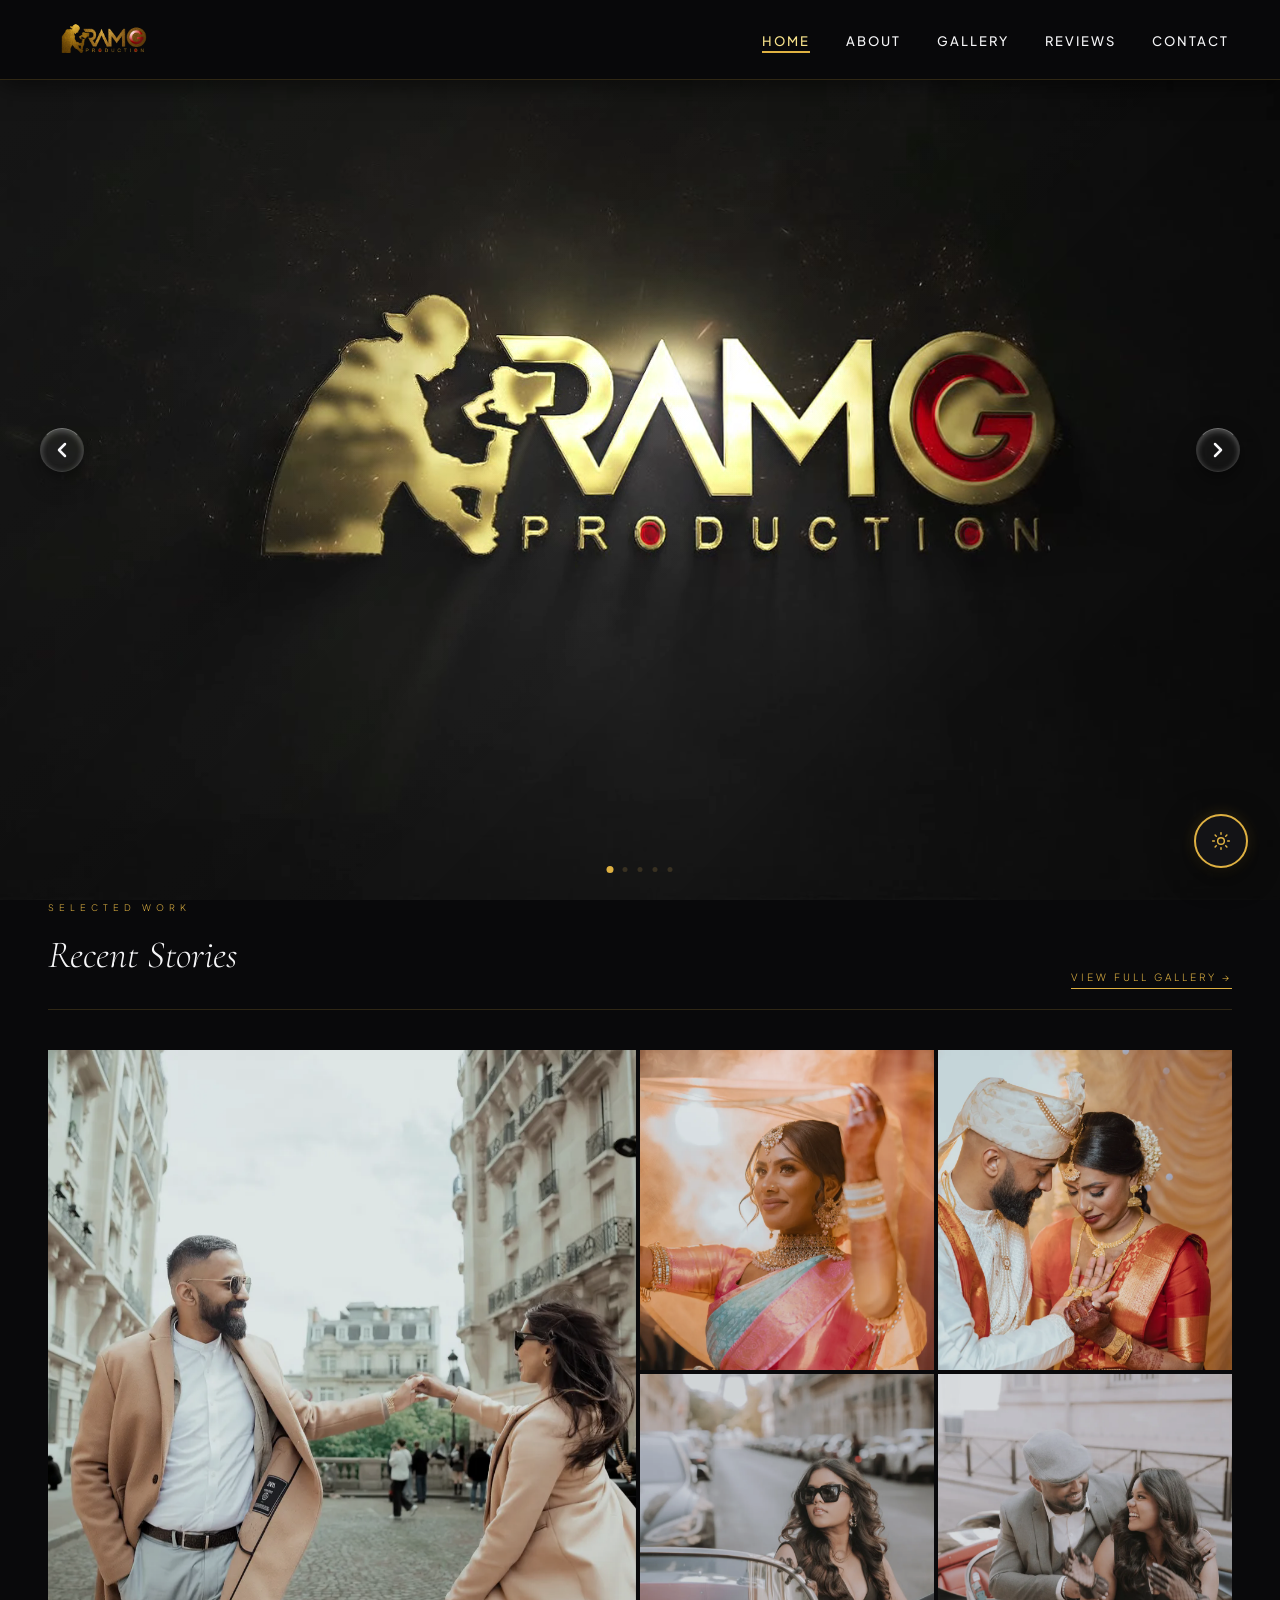
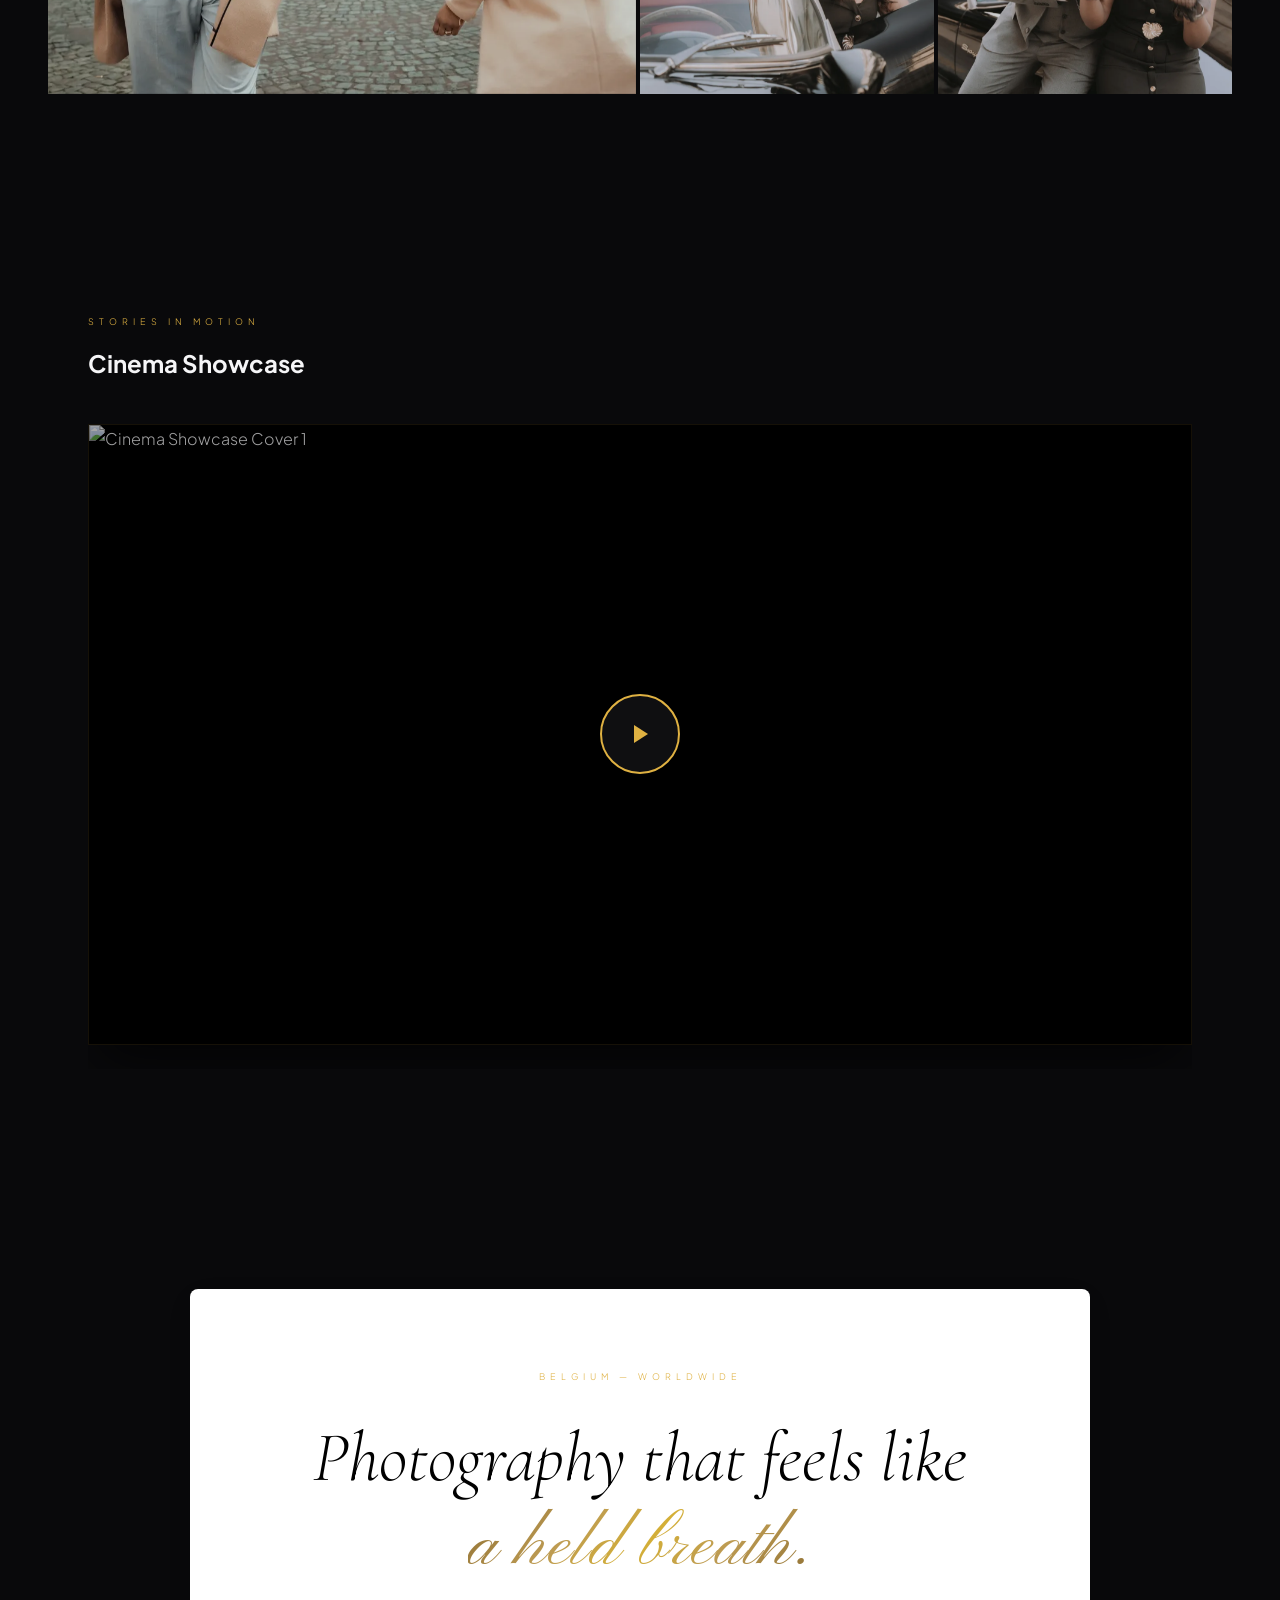
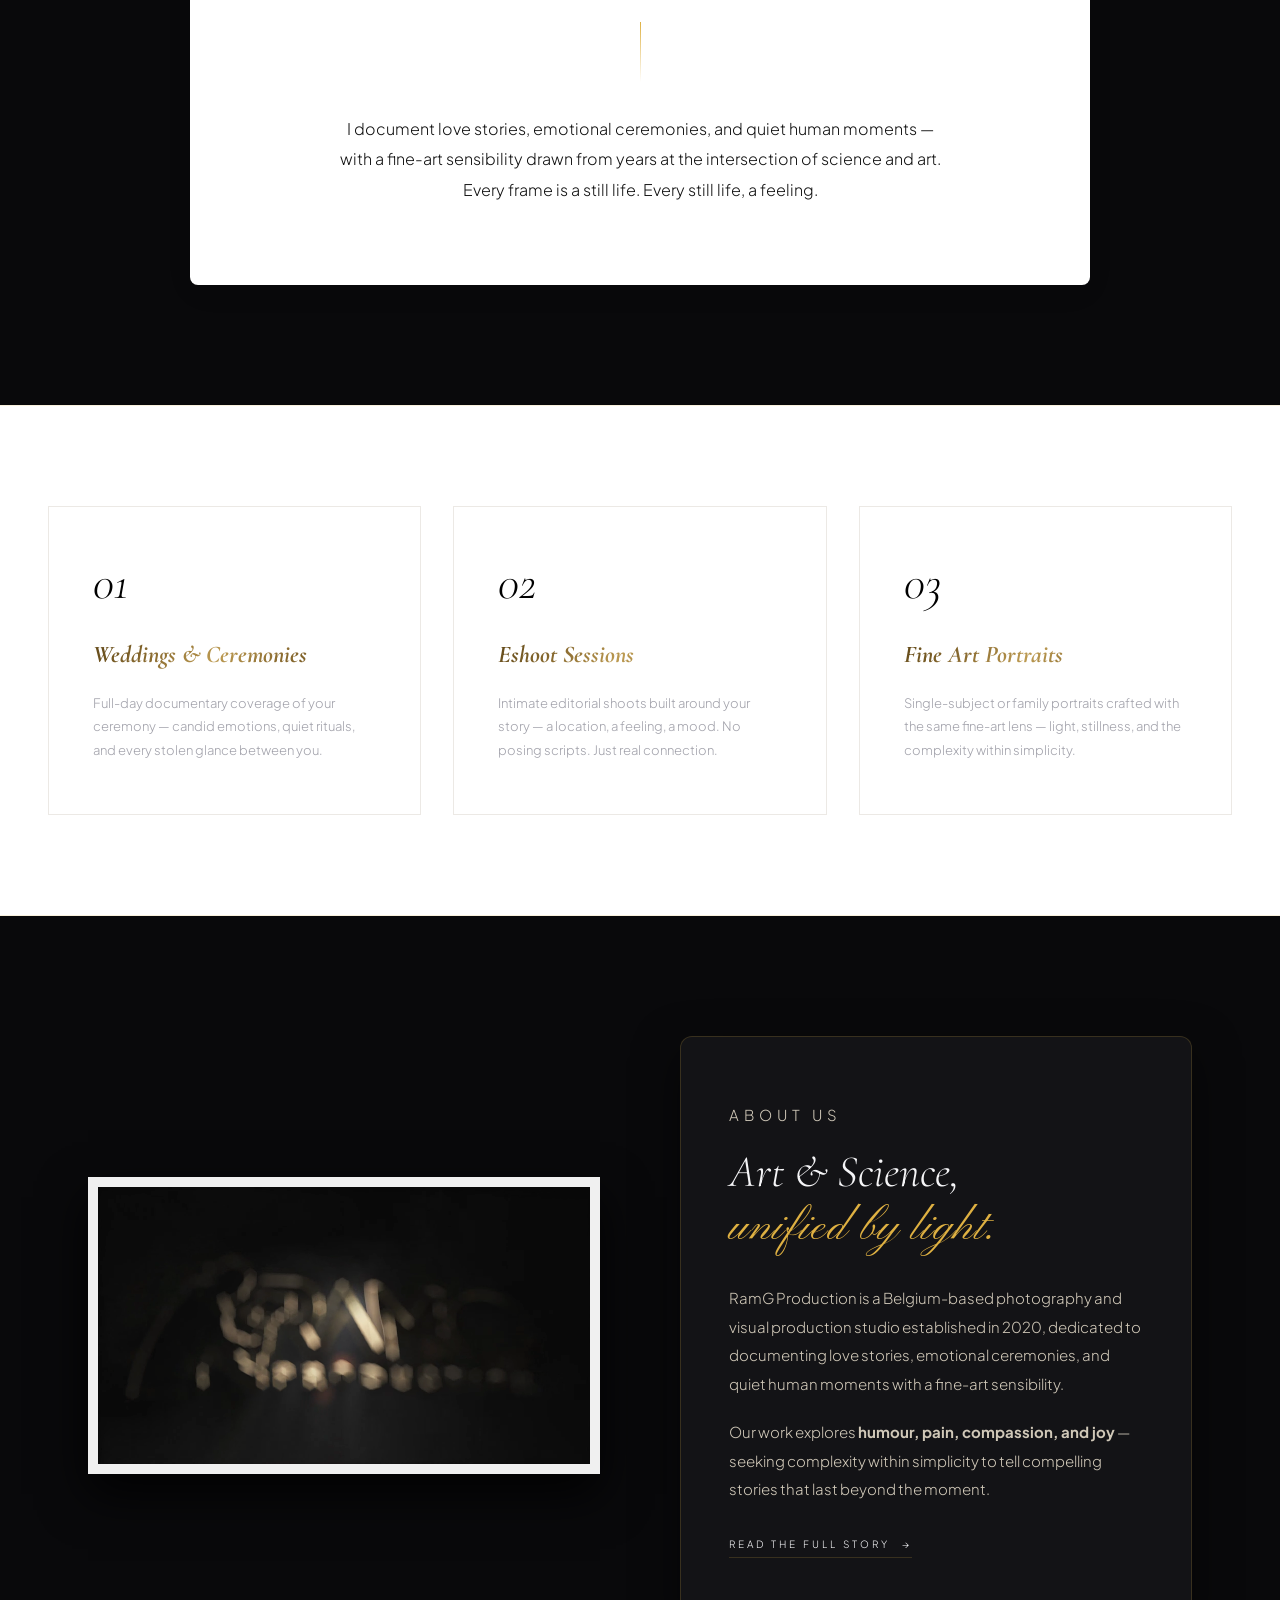
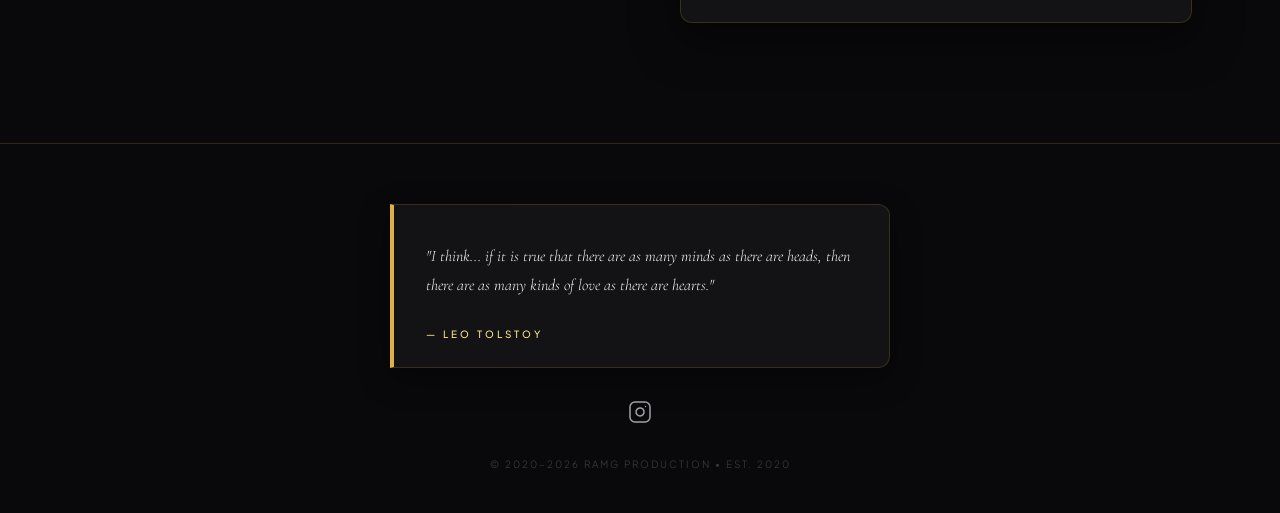
==== commit 0c025dc0: "Feature: Convert home cinema section into a swipeable carousel with native app feel on mobile" ====
--- a/index.html
+++ b/index.html
@@ -356,31 +356,63 @@
       <h2>Cinema Showcase</h2>
     </div>
     
-    <div class="home-cinema__wrapper" data-youtube-id="61h_QIuvs50">
-      <!-- Click Capture Overlay (blocks direct iframe clicks, handles custom play/pause) -->
-      <div class="home-cinema__click-capture"></div>
-
-      <!-- Thumbnail Cover -->
-      <div class="home-cinema__cover">
-        <img src="https://img.youtube.com/vi/61h_QIuvs50/maxresdefault.jpg" alt="Cinema Showcase Cover" class="home-cinema__thumb" />
-        <div class="home-cinema__overlay"></div>
-      </div>
-      
-      <!-- Custom Circular Play/Pause Button -->
-      <button class="home-cinema__play-btn" aria-label="Play Film">
-        <!-- Play Icon -->
-        <svg class="icon-play" viewBox="0 0 24 24" fill="currentColor">
-          <polygon points="6 3 20 12 6 21 6 3"></polygon>
-        </svg>
-        <!-- Pause Icon -->
-        <svg class="icon-pause" viewBox="0 0 24 24" fill="none" stroke="currentColor" stroke-width="2.5" stroke-linecap="round" stroke-linejoin="round" style="display: none;">
-          <line x1="18" y1="4" x2="18" y2="20"></line>
-          <line x1="6" y1="4" x2="6" y2="20"></line>
-        </svg>
-      </button>
-
-      <!-- YouTube Iframe Container -->
-      <div class="home-cinema__player" id="youtubePlayerHome"></div>
+    <div class="home-cinema__track">
+      <!-- Video 1 -->
+      <div class="home-cinema__wrapper" data-youtube-id="61h_QIuvs50">
+        <div class="home-cinema__click-capture"></div>
+        <div class="home-cinema__cover">
+          <img src="https://img.youtube.com/vi/61h_QIuvs50/maxresdefault.jpg" alt="Cinema Showcase Cover 1" class="home-cinema__thumb" />
+          <div class="home-cinema__overlay"></div>
+        </div>
+        <button class="home-cinema__play-btn" aria-label="Play Film">
+          <svg class="icon-play" viewBox="0 0 24 24" fill="currentColor">
+            <polygon points="6 3 20 12 6 21 6 3"></polygon>
+          </svg>
+          <svg class="icon-pause" viewBox="0 0 24 24" fill="none" stroke="currentColor" stroke-width="2.5" stroke-linecap="round" stroke-linejoin="round" style="display: none;">
+            <line x1="18" y1="4" x2="18" y2="20"></line>
+            <line x1="6" y1="4" x2="6" y2="20"></line>
+          </svg>
+        </button>
+        <div class="home-cinema__player"></div>
+      </div>
+
+      <!-- Video 2 -->
+      <div class="home-cinema__wrapper" data-youtube-id="61h_QIuvs50">
+        <div class="home-cinema__click-capture"></div>
+        <div class="home-cinema__cover">
+          <img src="https://img.youtube.com/vi/61h_QIuvs50/maxresdefault.jpg" alt="Cinema Showcase Cover 2" class="home-cinema__thumb" />
+          <div class="home-cinema__overlay"></div>
+        </div>
+        <button class="home-cinema__play-btn" aria-label="Play Film">
+          <svg class="icon-play" viewBox="0 0 24 24" fill="currentColor">
+            <polygon points="6 3 20 12 6 21 6 3"></polygon>
+          </svg>
+          <svg class="icon-pause" viewBox="0 0 24 24" fill="none" stroke="currentColor" stroke-width="2.5" stroke-linecap="round" stroke-linejoin="round" style="display: none;">
+            <line x1="18" y1="4" x2="18" y2="20"></line>
+            <line x1="6" y1="4" x2="6" y2="20"></line>
+          </svg>
+        </button>
+        <div class="home-cinema__player"></div>
+      </div>
+
+      <!-- Video 3 -->
+      <div class="home-cinema__wrapper" data-youtube-id="61h_QIuvs50">
+        <div class="home-cinema__click-capture"></div>
+        <div class="home-cinema__cover">
+          <img src="https://img.youtube.com/vi/61h_QIuvs50/maxresdefault.jpg" alt="Cinema Showcase Cover 3" class="home-cinema__thumb" />
+          <div class="home-cinema__overlay"></div>
+        </div>
+        <button class="home-cinema__play-btn" aria-label="Play Film">
+          <svg class="icon-play" viewBox="0 0 24 24" fill="currentColor">
+            <polygon points="6 3 20 12 6 21 6 3"></polygon>
+          </svg>
+          <svg class="icon-pause" viewBox="0 0 24 24" fill="none" stroke="currentColor" stroke-width="2.5" stroke-linecap="round" stroke-linejoin="round" style="display: none;">
+            <line x1="18" y1="4" x2="18" y2="20"></line>
+            <line x1="6" y1="4" x2="6" y2="20"></line>
+          </svg>
+        </button>
+        <div class="home-cinema__player"></div>
+      </div>
     </div>
   </section>
 
--- a/css/style.css
+++ b/css/style.css
@@ -682,6 +682,7 @@
   }
 }
 
+/* ===== GOLDEN ARROW CURSOR ===== */
 .custom-cursor {
   position: fixed;
   top: 0;
@@ -690,76 +691,38 @@
   z-index: 999999;
   opacity: 1;
   transition: opacity 0.3s ease;
+  /* offset so tip of arrow is the hotspot */
+  transform: translate3d(-200px, -200px, 0);
+  will-change: transform;
 }
 
 .custom-cursor.is-hidden {
   opacity: 0 !important;
 }
 
-.custom-cursor__dot {
-  position: fixed;
-  top: 0;
-  left: 0;
-  width: 6px;
-  height: 6px;
-  background-color: var(--clr-gold, #957531);
-  border-radius: 50%;
-  pointer-events: none !important;
-  z-index: 1000000;
-  box-shadow: 0 0 10px rgba(149, 117, 49, 0.8);
-  transform: translate3d(-100px, -100px, 0) translate(-50%, -50%);
-  transition: transform 0.15s ease-out, background-color 0.25s ease, box-shadow 0.25s ease, width 0.25s ease, height 0.25s ease;
-  will-change: transform;
-}
-
-.custom-cursor__ring {
-  position: fixed;
-  top: 0;
-  left: 0;
-  width: 38px;
-  height: 38px;
-  border: 1.5px solid rgba(149, 117, 49, 0.65);
-  background: rgba(149, 117, 49, 0.05);
-  border-radius: 50%;
-  pointer-events: none !important;
-  z-index: 999999;
-  transform: translate3d(-100px, -100px, 0) translate(-50%, -50%);
-  transition: width 0.3s cubic-bezier(0.25, 1, 0.5, 1), 
-              height 0.3s cubic-bezier(0.25, 1, 0.5, 1), 
-              background-color 0.3s ease, 
-              border-color 0.3s ease, 
-              box-shadow 0.3s ease;
-  will-change: transform;
-}
-
-/* Hovering interactive elements */
-.custom-cursor.is-hovered .custom-cursor__ring {
-  width: 58px;
-  height: 58px;
-  border-color: rgba(255, 255, 255, 0.9);
-  background: rgba(149, 117, 49, 0.2);
-  box-shadow: 0 0 25px rgba(149, 117, 49, 0.4);
-}
-
-.custom-cursor.is-hovered .custom-cursor__dot {
-  background-color: #ffffff;
-  box-shadow: 0 0 12px rgba(255, 255, 255, 0.9);
-  width: 8px;
-  height: 8px;
-}
-
-/* Click state */
-.custom-cursor.is-clicked .custom-cursor__ring {
-  width: 30px;
-  height: 30px;
-  border-color: var(--clr-gold, #957531);
-  background: rgba(149, 117, 49, 0.35);
-}
-
-.custom-cursor.is-clicked .custom-cursor__dot {
-  width: 4px;
-  height: 4px;
-}
+/* The SVG arrow element */
+.custom-cursor__arrow {
+  display: block;
+  width: 21px;
+  height: 28px;
+  transition: transform 0.15s cubic-bezier(0.25, 1, 0.5, 1);
+  transform-origin: top left;
+  filter: none;
+}
+
+/* Hover — slightly larger */
+.custom-cursor.is-hovered .custom-cursor__arrow {
+  transform: scale(1.25);
+}
+
+/* Click — compress */
+.custom-cursor.is-clicked .custom-cursor__arrow {
+  transform: scale(0.85);
+}
+
+/* Hide the old dot/ring if they ever exist */
+.custom-cursor__dot,
+.custom-cursor__ring { display: none !important; }
 
 /* ===== HERO SLIDE BRAND OVERLAY (SLIDING IMAGES ONLY) ===== */
 .hero__slide-overlay {
@@ -1391,9 +1354,24 @@
   margin-bottom: 40px;
 }
 
+.home-cinema__track {
+  display: flex;
+  gap: 24px;
+  overflow-x: auto;
+  scroll-snap-type: x mandatory;
+  padding-bottom: 24px;
+  /* Hide scrollbar for a cleaner look */
+  scrollbar-width: none;
+  -ms-overflow-style: none;
+}
+.home-cinema__track::-webkit-scrollbar {
+  display: none;
+}
+
 .home-cinema__wrapper {
+  flex: 0 0 100%;
+  scroll-snap-align: center;
   position: relative;
-  width: 100%;
   aspect-ratio: 16/9;
   background: #000000;
   overflow: hidden;
@@ -1527,7 +1505,18 @@
 /* Mobile responsive padding for Cinema Showcase */
 @media (max-width: 768px) {
   .home-cinema {
-    padding: 60px 16px;
+    padding: 60px 0; /* Remove side padding to let track span full width */
+  }
+  .home-cinema__header {
+    padding: 0 16px; /* Keep header padded */
+  }
+  .home-cinema__track {
+    padding: 0 16px 24px 16px;
+    gap: 16px;
+    scroll-padding: 0 16px; /* Aligns snapped items properly */
+  }
+  .home-cinema__wrapper {
+    flex: 0 0 85%; /* Make wrapper 85% width so next video peeks in */
   }
   .home-cinema__play-btn {
     width: 60px;
@@ -1678,7 +1667,7 @@
   .hero__arrow--prev { left: 14px; }
   .hero__arrow--next { right: 14px; }
   .hero__dots { bottom: 18px; gap: 8px; }
-  .hero__slide-overlay { padding: 16px 12px; bottom: 60px; }
+  .hero__slide-overlay { padding: 16px 12px; bottom: 30px; }
   .hero__slide-brand { 
     font-size: clamp(11px, 3.5vw, 15px) !important; 
     text-align: center !important; 
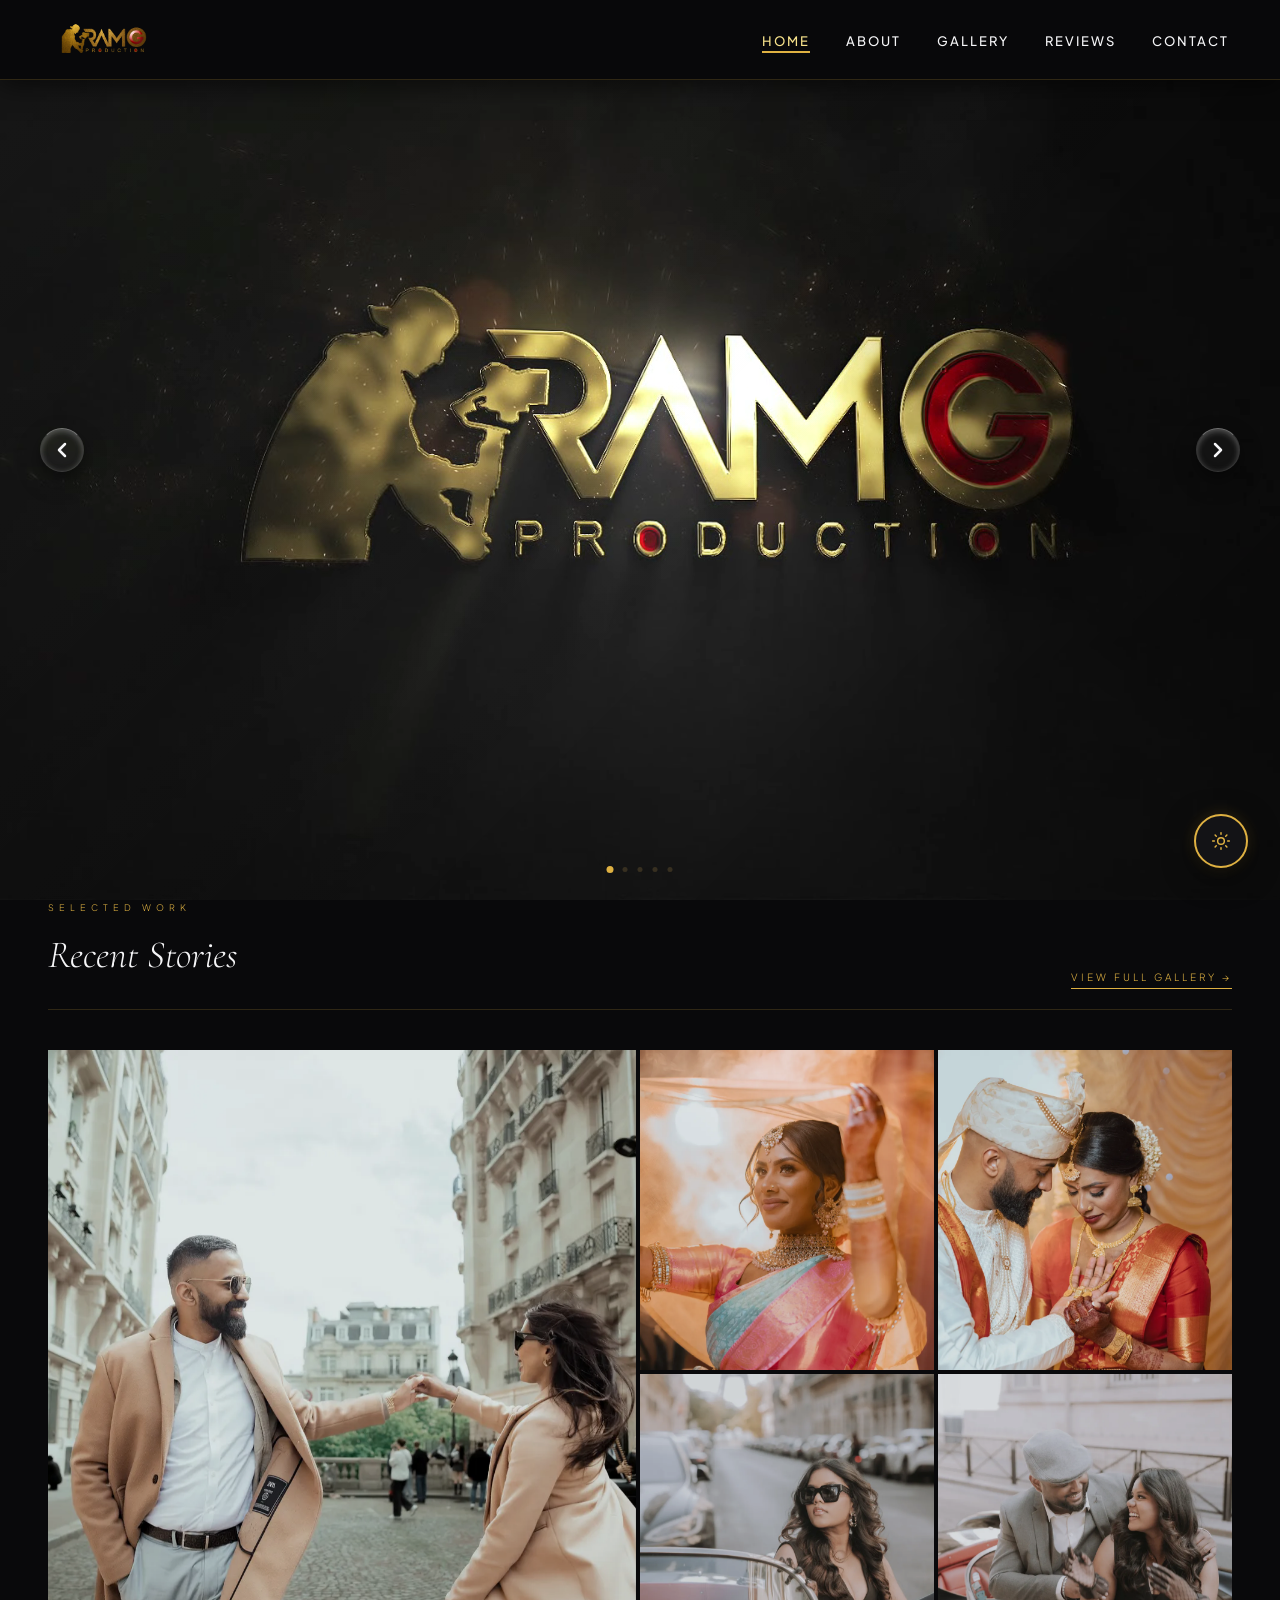
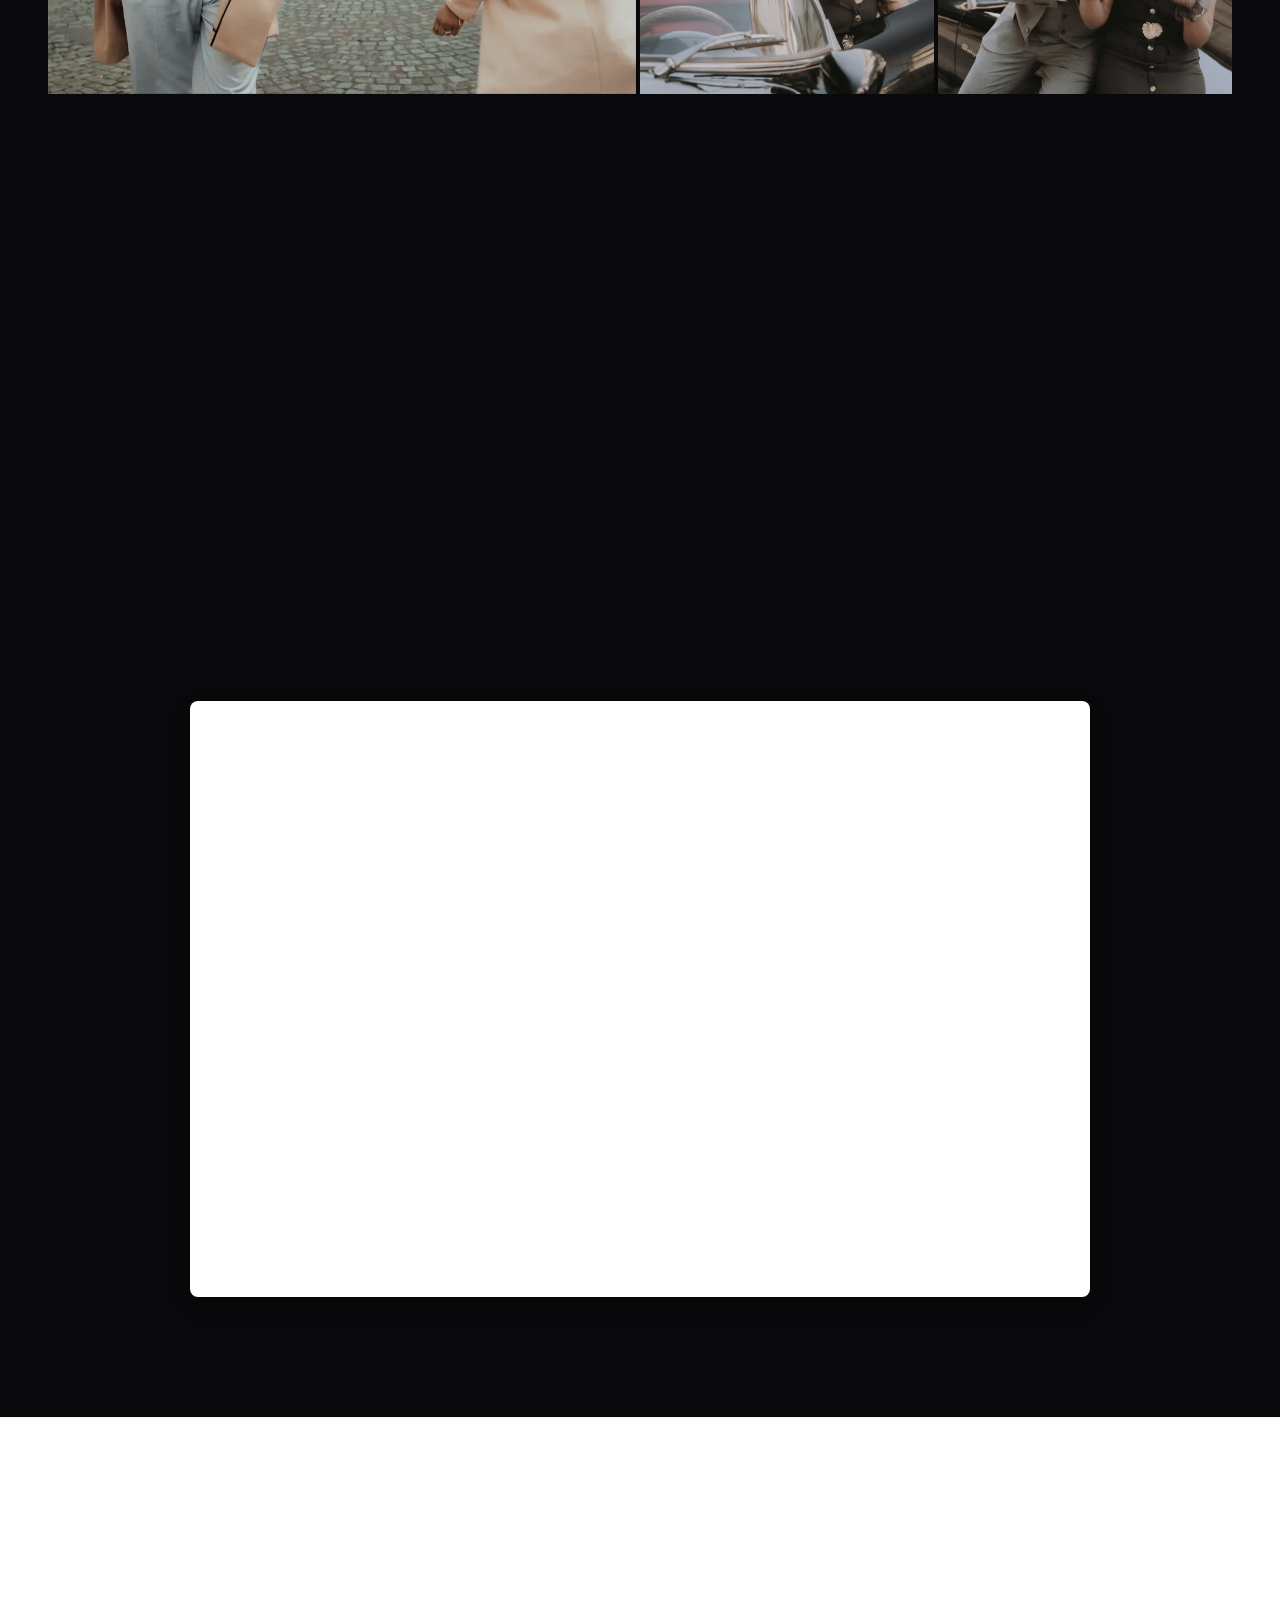
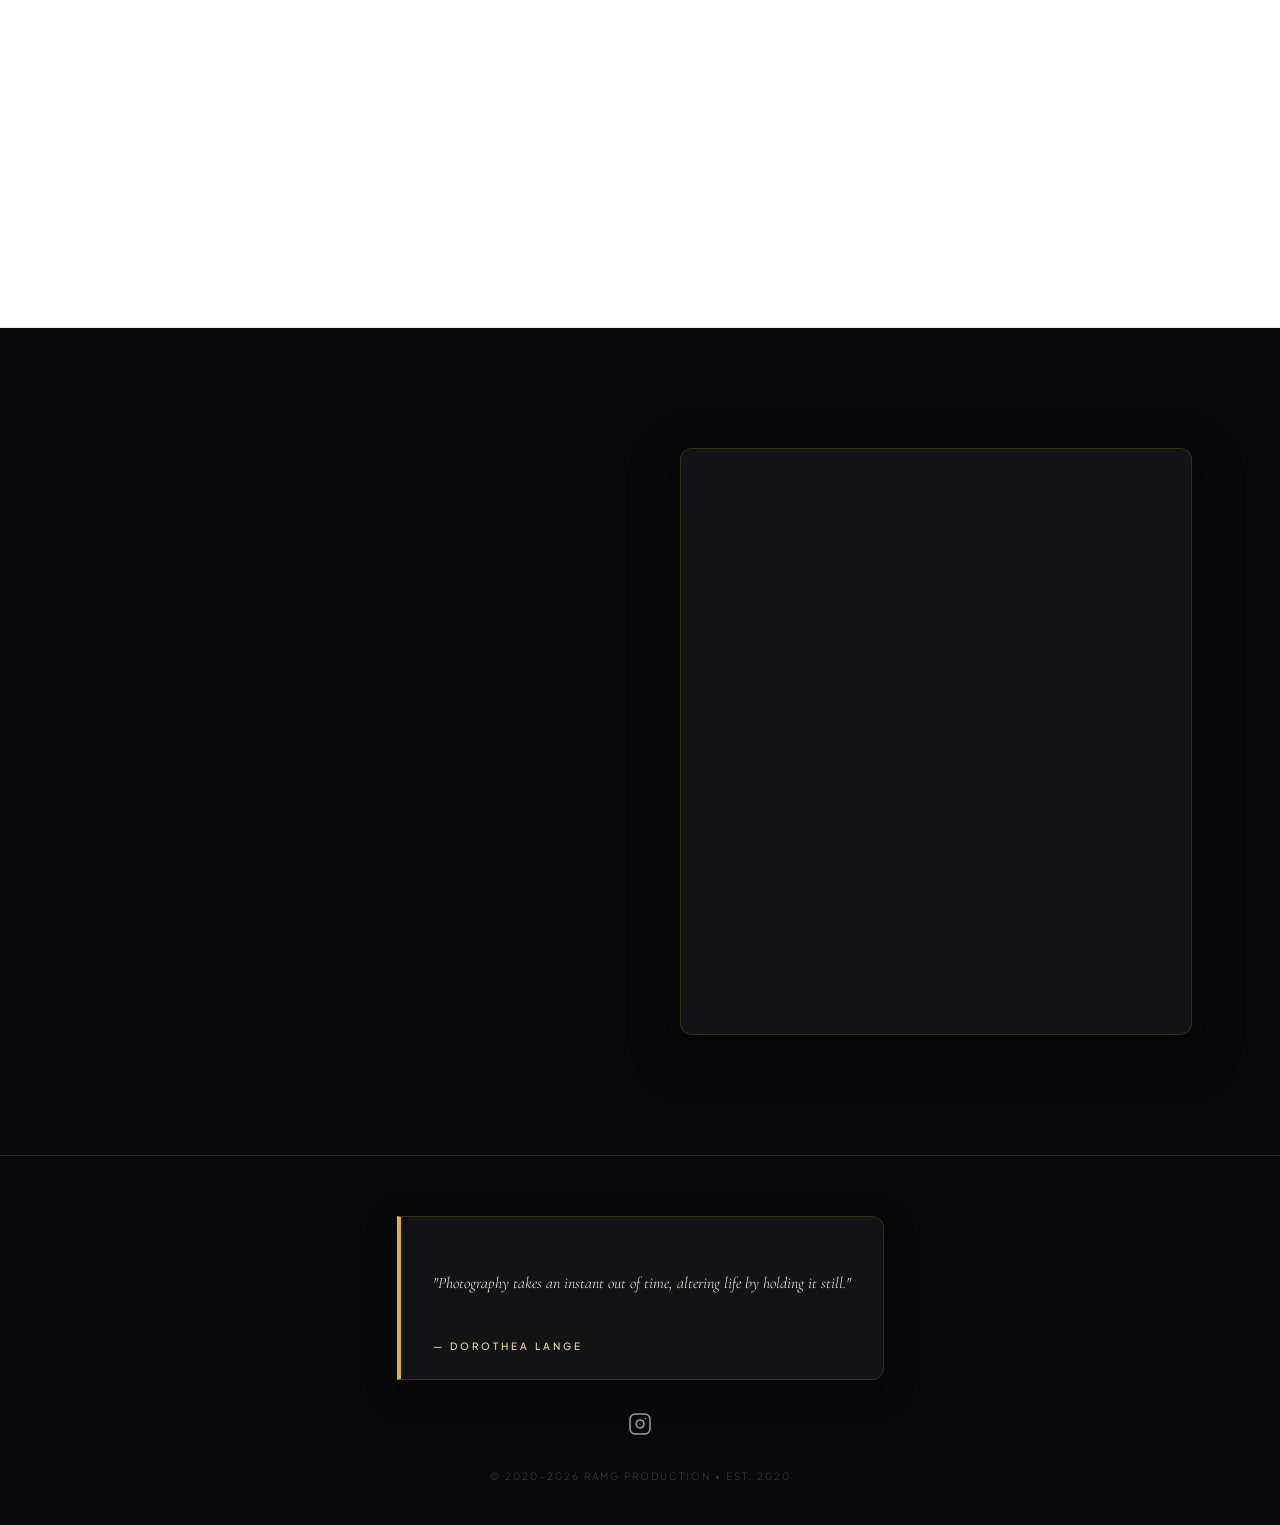
==== commit e781ccb3: "Feature: Add next/prev navigation buttons to cinema carousel for desktop view" ====
--- a/index.html
+++ b/index.html
@@ -355,8 +355,14 @@
       <p class="section-label">Stories in Motion</p>
       <h2>Cinema Showcase</h2>
     </div>
-    
-    <div class="home-cinema__track">
+    <div class="home-cinema__carousel">
+      <button class="home-cinema__nav home-cinema__nav--prev" aria-label="Previous Video">
+        <svg viewBox="0 0 24 24" fill="none" stroke="currentColor" stroke-width="2" stroke-linecap="round" stroke-linejoin="round">
+          <polyline points="15 18 9 12 15 6"></polyline>
+        </svg>
+      </button>
+
+      <div class="home-cinema__track">
       <!-- Video 1 -->
       <div class="home-cinema__wrapper" data-youtube-id="61h_QIuvs50">
         <div class="home-cinema__click-capture"></div>
@@ -413,6 +419,13 @@
         </button>
         <div class="home-cinema__player"></div>
       </div>
+    </div>
+
+      <button class="home-cinema__nav home-cinema__nav--next" aria-label="Next Video">
+        <svg viewBox="0 0 24 24" fill="none" stroke="currentColor" stroke-width="2" stroke-linecap="round" stroke-linejoin="round">
+          <polyline points="9 18 15 12 9 6"></polyline>
+        </svg>
+      </button>
     </div>
   </section>
 
--- a/css/style.css
+++ b/css/style.css
@@ -1354,6 +1354,57 @@
   margin-bottom: 40px;
 }
 
+.home-cinema__carousel {
+  position: relative;
+  display: flex;
+  align-items: center;
+}
+
+.home-cinema__nav {
+  position: absolute;
+  top: 50%;
+  transform: translateY(-50%);
+  width: 48px;
+  height: 48px;
+  border-radius: 50%;
+  background: rgba(19, 19, 22, 0.8);
+  border: 1px solid rgba(149, 117, 49, 0.3);
+  color: var(--clr-gold, #957531);
+  display: flex;
+  align-items: center;
+  justify-content: center;
+  cursor: pointer;
+  z-index: 10;
+  backdrop-filter: blur(8px);
+  transition: background-color 0.3s ease, border-color 0.3s ease, color 0.3s ease, transform 0.3s ease;
+}
+
+.home-cinema__nav:hover {
+  background: var(--clr-gold, #957531);
+  color: #131316;
+  border-color: var(--clr-gold, #957531);
+  transform: translateY(-50%) scale(1.05);
+}
+
+.home-cinema__nav svg {
+  width: 20px;
+  height: 20px;
+}
+
+.home-cinema__nav--prev {
+  left: -24px;
+}
+
+.home-cinema__nav--next {
+  right: -24px;
+}
+
+@media (max-width: 768px) {
+  .home-cinema__nav {
+    display: none; /* Hide on mobile, swiping is better */
+  }
+}
+
 .home-cinema__track {
   display: flex;
   gap: 24px;
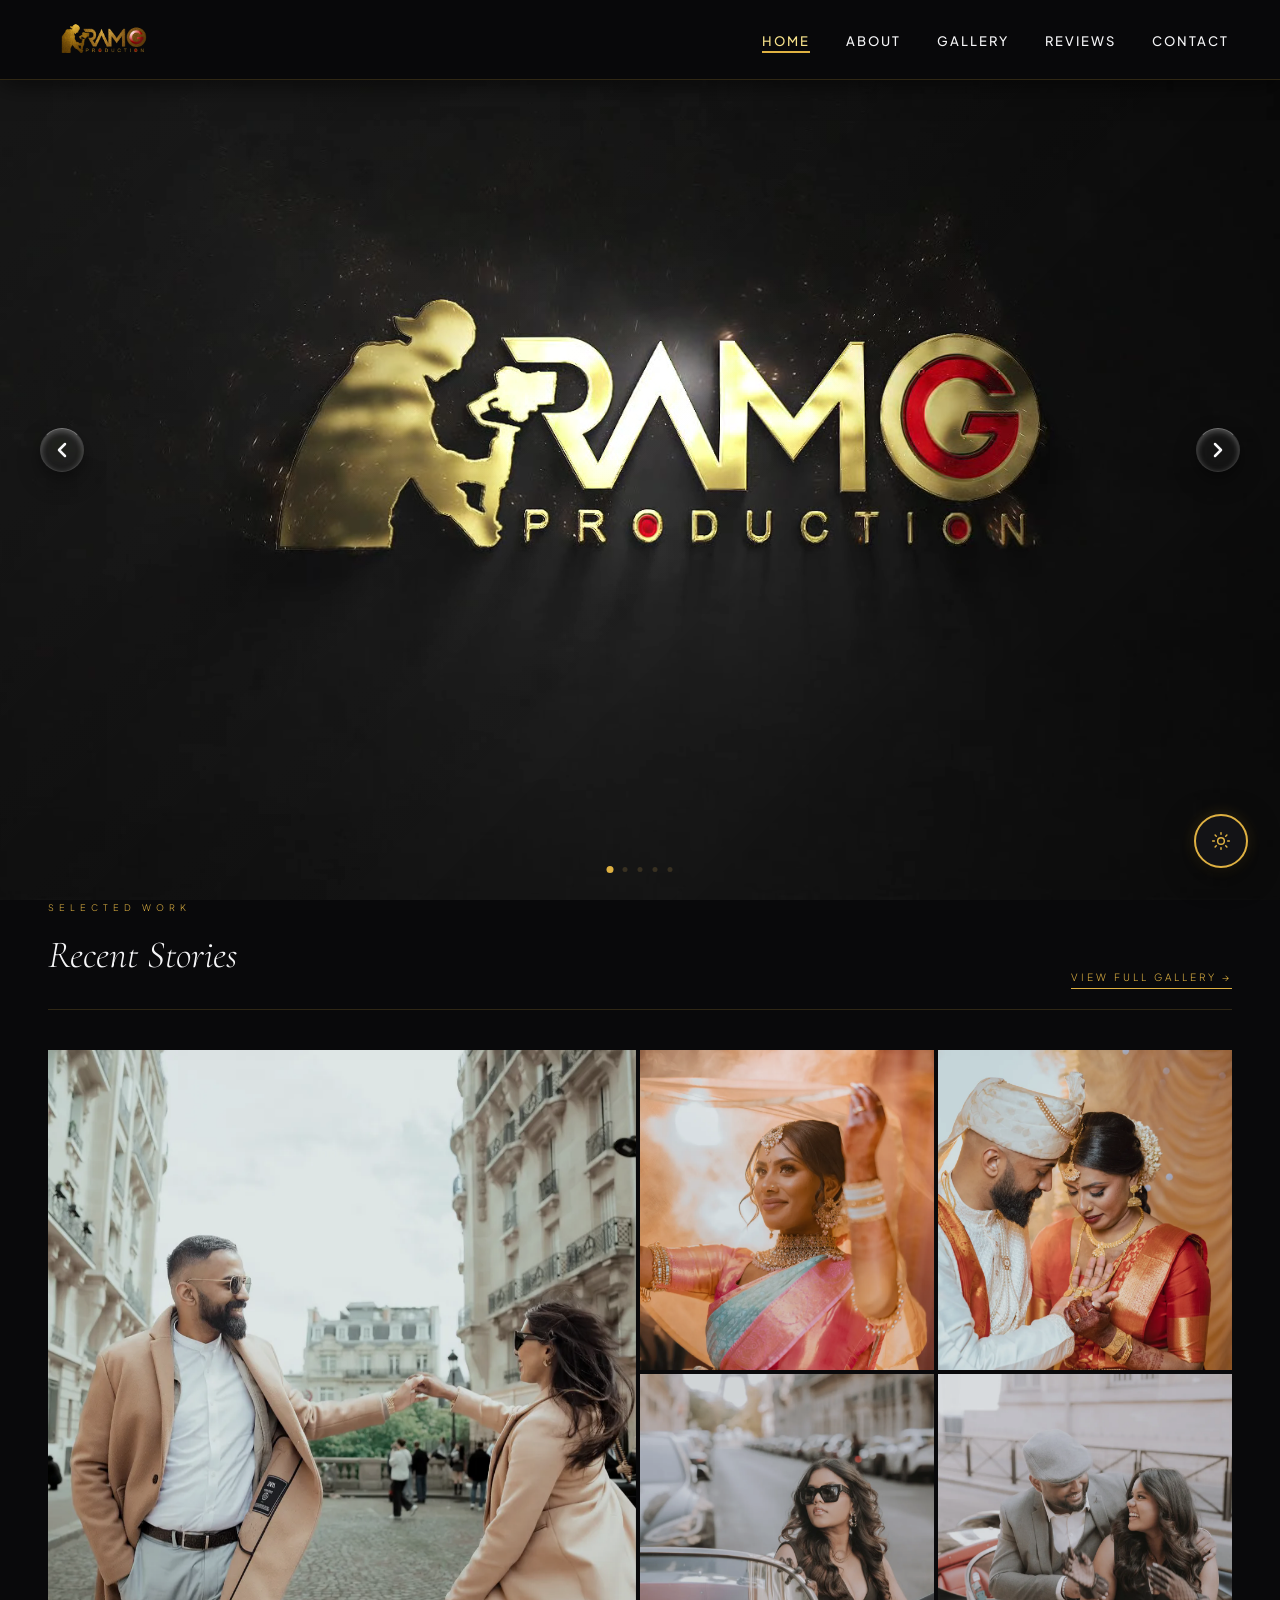
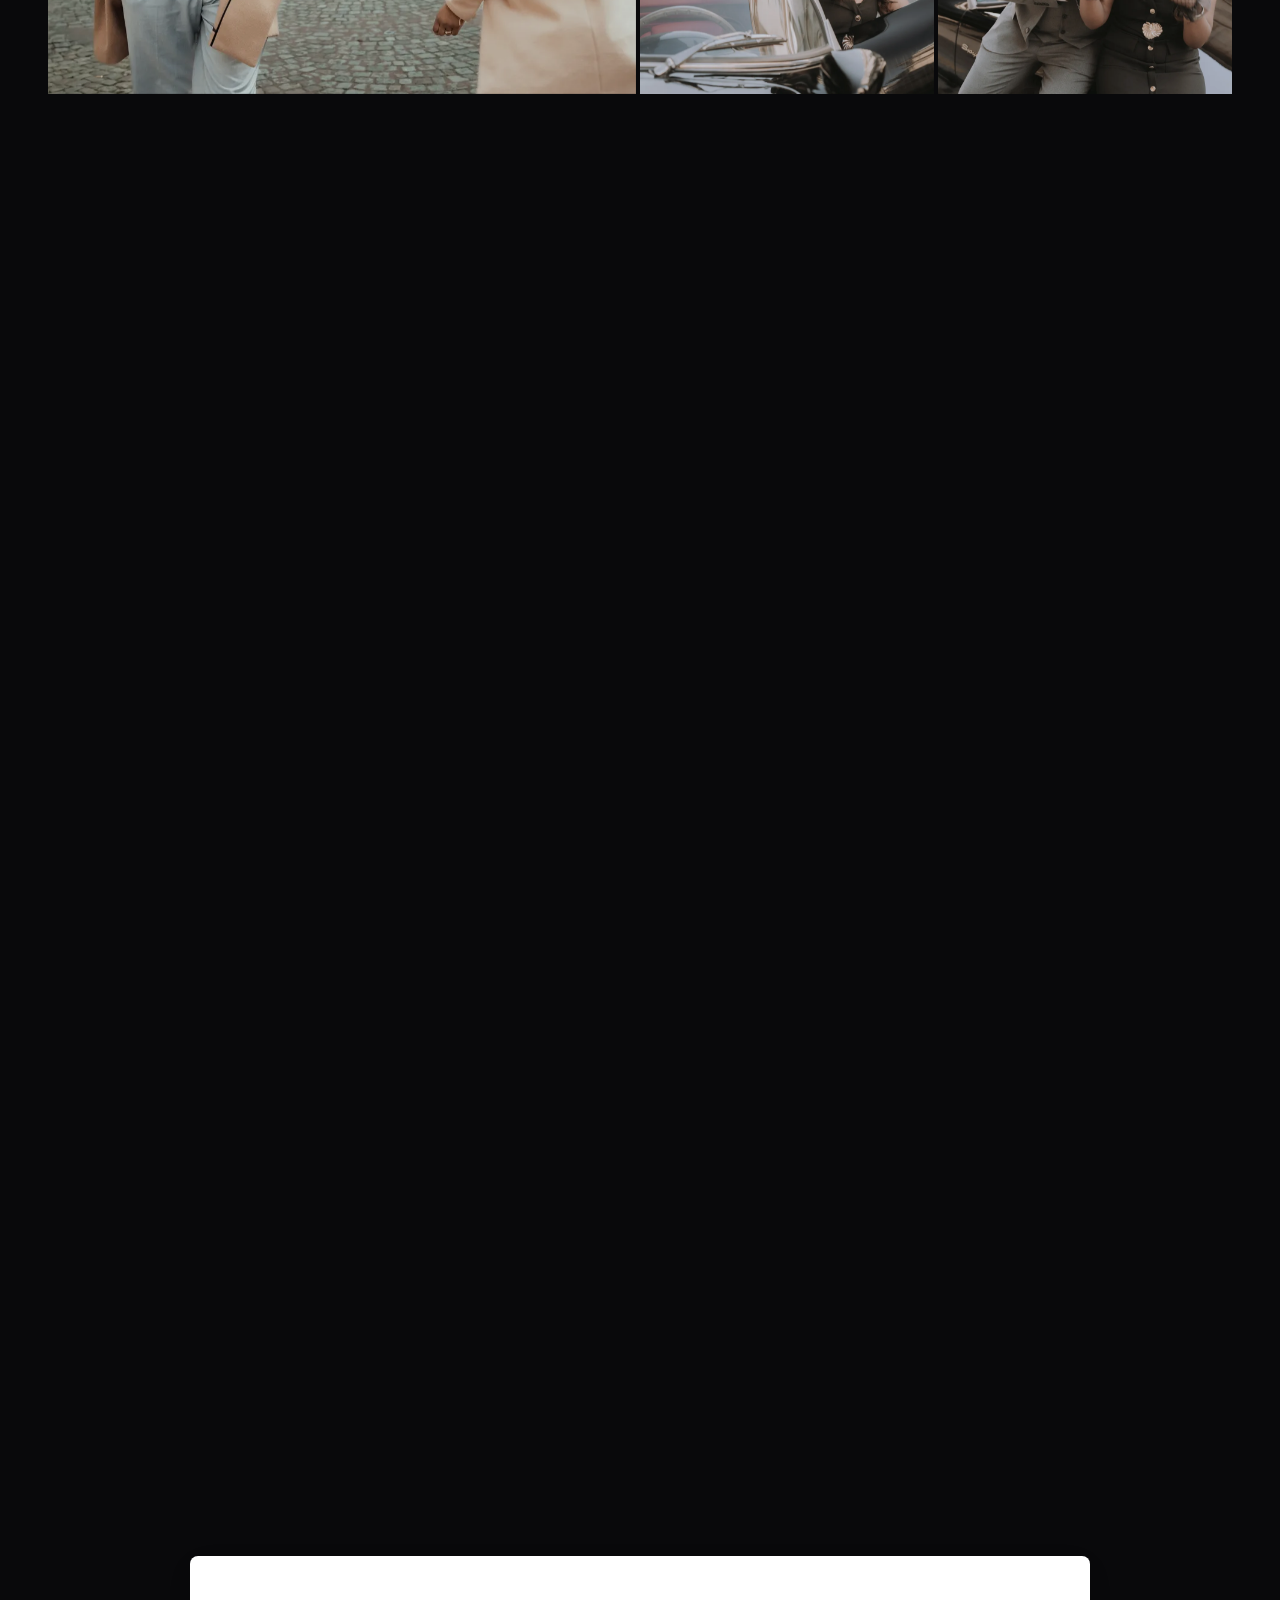
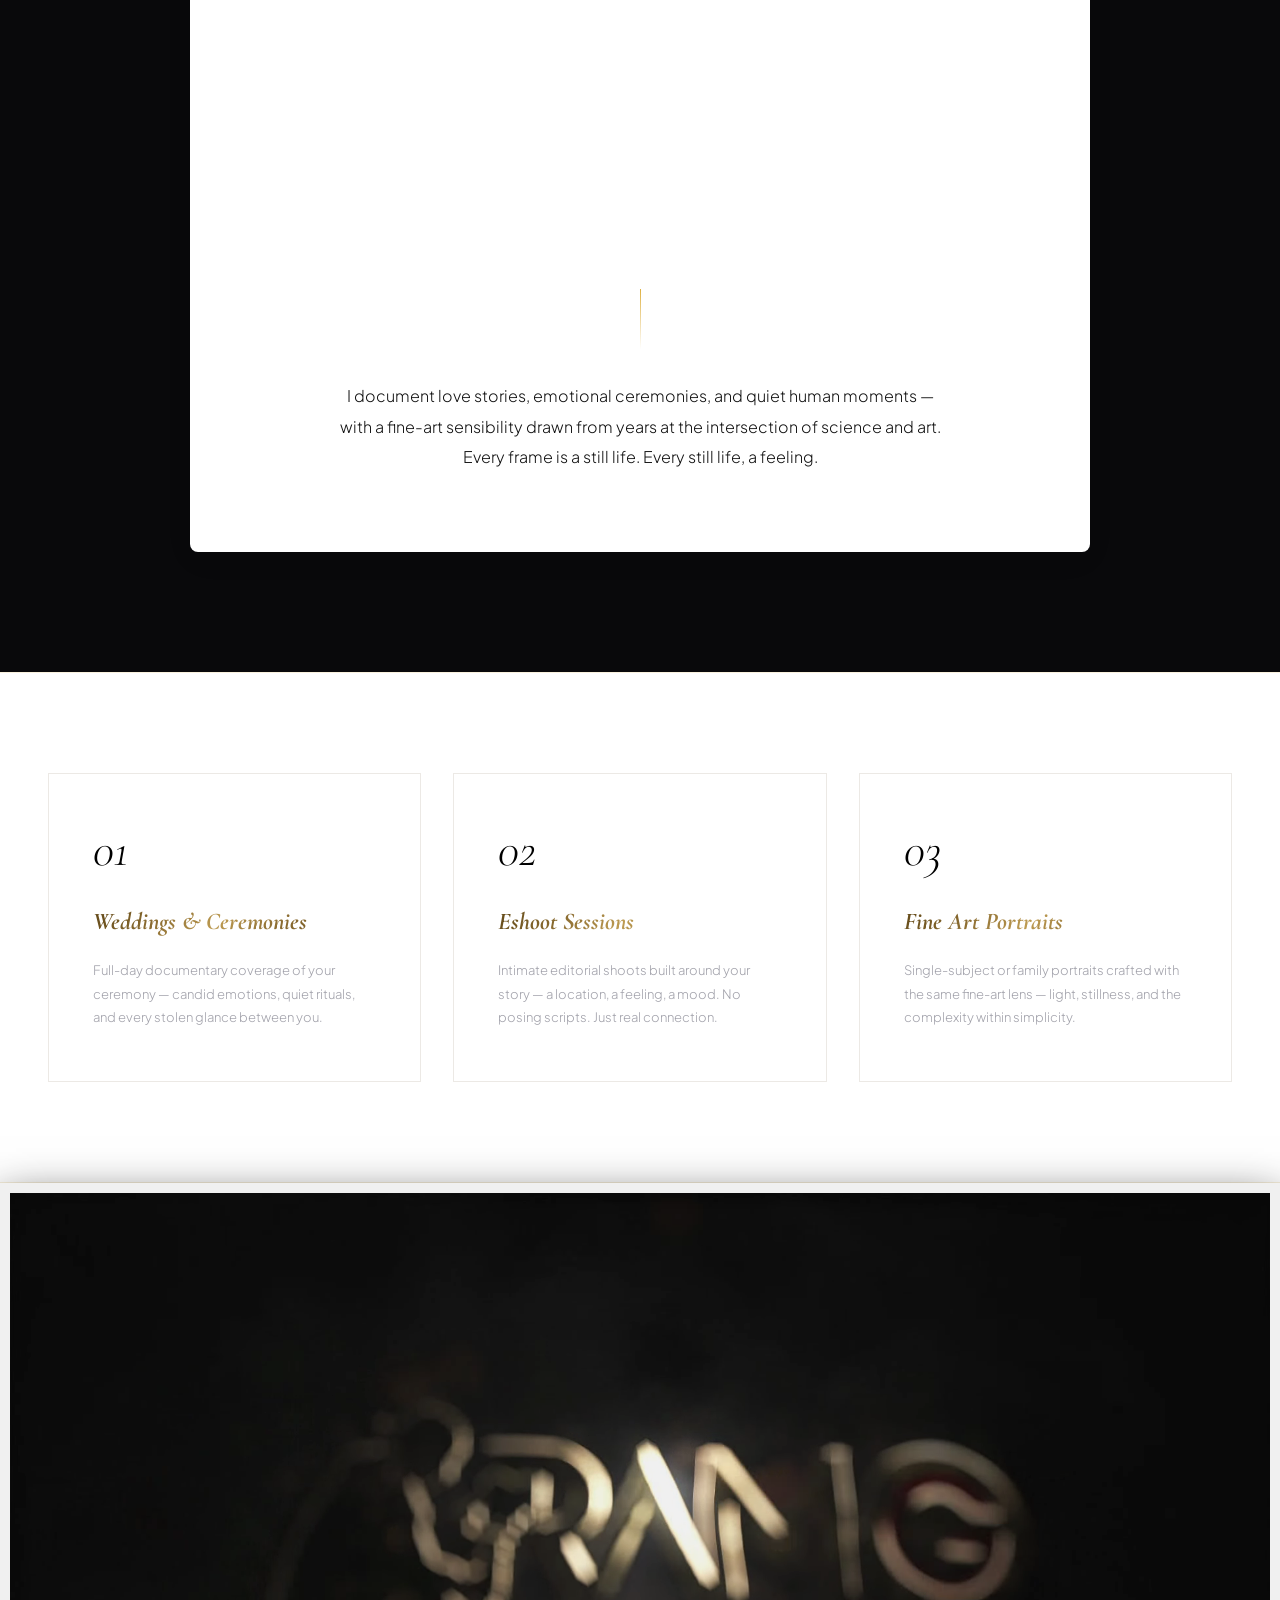
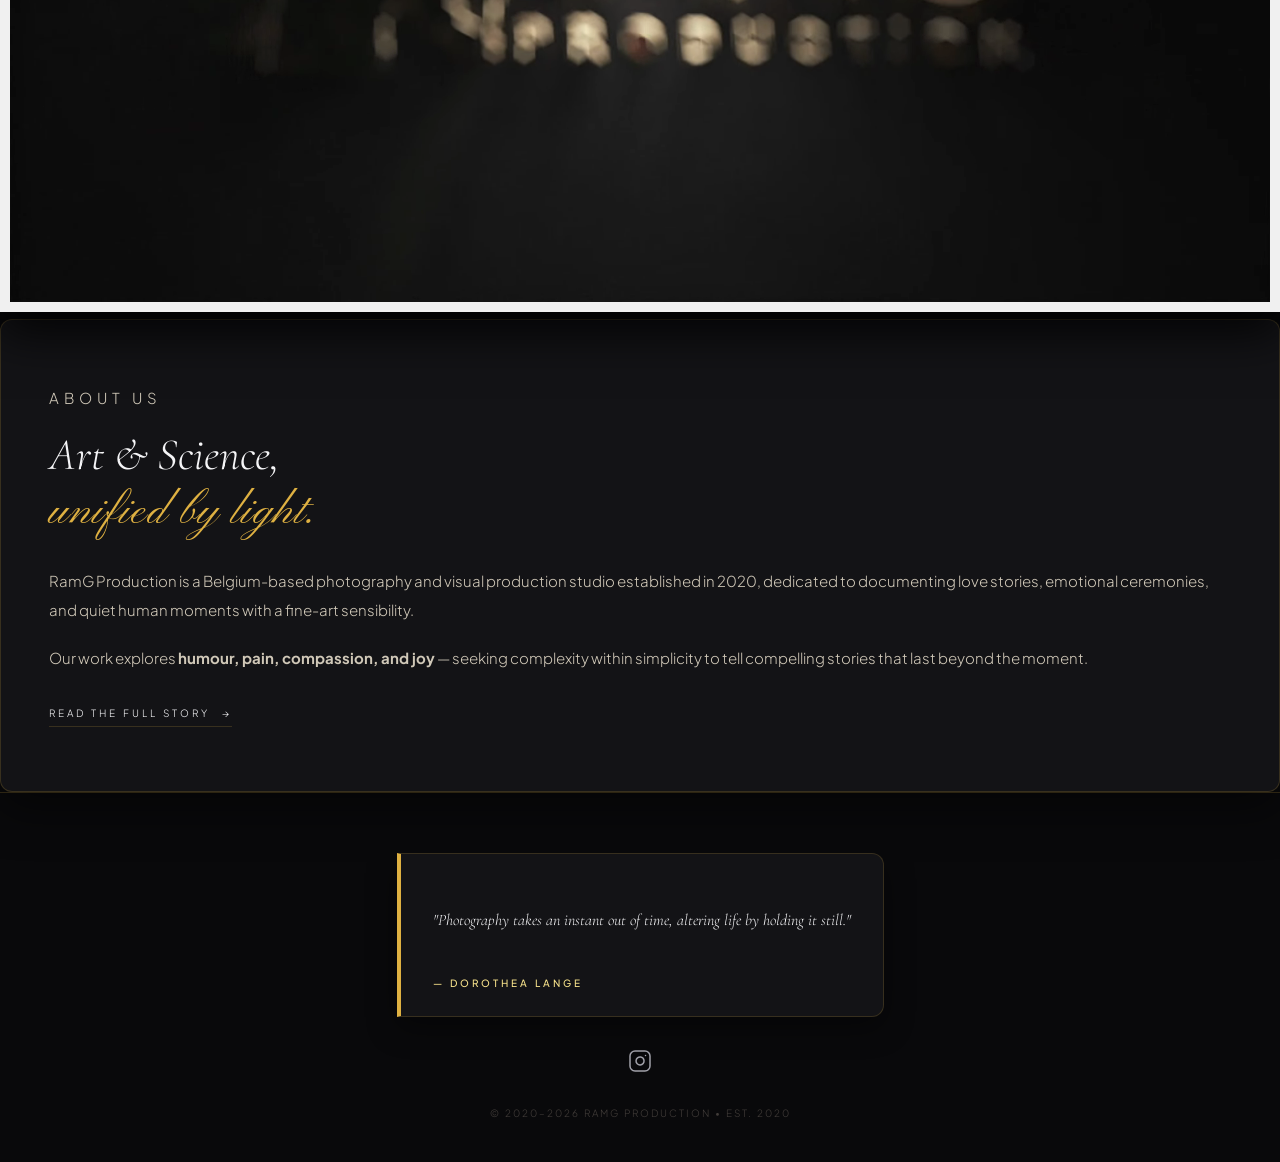
==== commit 212f7f47: "Redesign: Cinema showcase into professional Featured Player + Interactive Playlist Cards layout" ====
--- a/index.html
+++ b/index.html
@@ -355,77 +355,75 @@
       <p class="section-label">Stories in Motion</p>
       <h2>Cinema Showcase</h2>
     </div>
-    <div class="home-cinema__carousel">
-      <button class="home-cinema__nav home-cinema__nav--prev" aria-label="Previous Video">
-        <svg viewBox="0 0 24 24" fill="none" stroke="currentColor" stroke-width="2" stroke-linecap="round" stroke-linejoin="round">
-          <polyline points="15 18 9 12 15 6"></polyline>
+
+    <!-- Main Active Video Stage -->
+    <div class="home-cinema__stage" id="cinemaStage" data-youtube-id="61h_QIuvs50">
+      <div class="home-cinema__click-capture"></div>
+      
+      <div class="home-cinema__cover" id="cinemaCover">
+        <img id="cinemaMainThumb" src="https://img.youtube.com/vi/61h_QIuvs50/maxresdefault.jpg" alt="Cinema Showcase Cover" class="home-cinema__thumb" />
+        <div class="home-cinema__overlay"></div>
+        <div class="home-cinema__meta">
+          <span class="home-cinema__tag">FEATURED FILM</span>
+          <h3 id="cinemaMainTitle" class="home-cinema__title">Cinematic Wedding Story — Antwerp</h3>
+        </div>
+      </div>
+      
+      <!-- Custom Circular Play Button -->
+      <button class="home-cinema__play-btn" aria-label="Play Film">
+        <svg class="icon-play" viewBox="0 0 24 24" fill="currentColor">
+          <polygon points="6 3 20 12 6 21 6 3"></polygon>
         </svg>
       </button>
 
-      <div class="home-cinema__track">
-      <!-- Video 1 -->
-      <div class="home-cinema__wrapper" data-youtube-id="61h_QIuvs50">
-        <div class="home-cinema__click-capture"></div>
-        <div class="home-cinema__cover">
-          <img src="https://img.youtube.com/vi/61h_QIuvs50/maxresdefault.jpg" alt="Cinema Showcase Cover 1" class="home-cinema__thumb" />
-          <div class="home-cinema__overlay"></div>
-        </div>
-        <button class="home-cinema__play-btn" aria-label="Play Film">
-          <svg class="icon-play" viewBox="0 0 24 24" fill="currentColor">
-            <polygon points="6 3 20 12 6 21 6 3"></polygon>
-          </svg>
-          <svg class="icon-pause" viewBox="0 0 24 24" fill="none" stroke="currentColor" stroke-width="2.5" stroke-linecap="round" stroke-linejoin="round" style="display: none;">
-            <line x1="18" y1="4" x2="18" y2="20"></line>
-            <line x1="6" y1="4" x2="6" y2="20"></line>
-          </svg>
+      <!-- YouTube Iframe Container -->
+      <div class="home-cinema__player" id="cinemaPlayerDiv"></div>
+    </div>
+
+    <!-- Interactive Video Playlist Cards -->
+    <div class="home-cinema__playlist-wrap">
+      <div class="home-cinema__playlist">
+        
+        <!-- Video 1 -->
+        <button class="home-cinema__card is-active" data-youtube-id="61h_QIuvs50" data-title="Cinematic Wedding Story — Antwerp" data-thumb="https://img.youtube.com/vi/61h_QIuvs50/maxresdefault.jpg">
+          <div class="home-cinema__card-media">
+            <img src="https://img.youtube.com/vi/61h_QIuvs50/hqdefault.jpg" alt="Video 1" class="home-cinema__card-img" />
+            <span class="home-cinema__card-badge">NOW PLAYING</span>
+          </div>
+          <div class="home-cinema__card-body">
+            <span class="home-cinema__card-num">FILM 01</span>
+            <h4 class="home-cinema__card-heading">Cinematic Wedding Story</h4>
+            <p class="home-cinema__card-loc">Antwerp, Belgium</p>
+          </div>
         </button>
-        <div class="home-cinema__player"></div>
-      </div>
-
-      <!-- Video 2 -->
-      <div class="home-cinema__wrapper" data-youtube-id="61h_QIuvs50">
-        <div class="home-cinema__click-capture"></div>
-        <div class="home-cinema__cover">
-          <img src="https://img.youtube.com/vi/61h_QIuvs50/maxresdefault.jpg" alt="Cinema Showcase Cover 2" class="home-cinema__thumb" />
-          <div class="home-cinema__overlay"></div>
-        </div>
-        <button class="home-cinema__play-btn" aria-label="Play Film">
-          <svg class="icon-play" viewBox="0 0 24 24" fill="currentColor">
-            <polygon points="6 3 20 12 6 21 6 3"></polygon>
-          </svg>
-          <svg class="icon-pause" viewBox="0 0 24 24" fill="none" stroke="currentColor" stroke-width="2.5" stroke-linecap="round" stroke-linejoin="round" style="display: none;">
-            <line x1="18" y1="4" x2="18" y2="20"></line>
-            <line x1="6" y1="4" x2="6" y2="20"></line>
-          </svg>
+
+        <!-- Video 2 -->
+        <button class="home-cinema__card" data-youtube-id="61h_QIuvs50" data-title="Intimate E-Shoot Session — Bruges" data-thumb="https://img.youtube.com/vi/61h_QIuvs50/maxresdefault.jpg">
+          <div class="home-cinema__card-media">
+            <img src="https://img.youtube.com/vi/61h_QIuvs50/hqdefault.jpg" alt="Video 2" class="home-cinema__card-img" />
+            <span class="home-cinema__card-badge">SELECT FILM</span>
+          </div>
+          <div class="home-cinema__card-body">
+            <span class="home-cinema__card-num">FILM 02</span>
+            <h4 class="home-cinema__card-heading">Intimate E-Shoot Session</h4>
+            <p class="home-cinema__card-loc">Bruges, Belgium</p>
+          </div>
         </button>
-        <div class="home-cinema__player"></div>
-      </div>
-
-      <!-- Video 3 -->
-      <div class="home-cinema__wrapper" data-youtube-id="61h_QIuvs50">
-        <div class="home-cinema__click-capture"></div>
-        <div class="home-cinema__cover">
-          <img src="https://img.youtube.com/vi/61h_QIuvs50/maxresdefault.jpg" alt="Cinema Showcase Cover 3" class="home-cinema__thumb" />
-          <div class="home-cinema__overlay"></div>
-        </div>
-        <button class="home-cinema__play-btn" aria-label="Play Film">
-          <svg class="icon-play" viewBox="0 0 24 24" fill="currentColor">
-            <polygon points="6 3 20 12 6 21 6 3"></polygon>
-          </svg>
-          <svg class="icon-pause" viewBox="0 0 24 24" fill="none" stroke="currentColor" stroke-width="2.5" stroke-linecap="round" stroke-linejoin="round" style="display: none;">
-            <line x1="18" y1="4" x2="18" y2="20"></line>
-            <line x1="6" y1="4" x2="6" y2="20"></line>
-          </svg>
+
+        <!-- Video 3 -->
+        <button class="home-cinema__card" data-youtube-id="61h_QIuvs50" data-title="Fine Art Ceremony — Brussels" data-thumb="https://img.youtube.com/vi/61h_QIuvs50/maxresdefault.jpg">
+          <div class="home-cinema__card-media">
+            <img src="https://img.youtube.com/vi/61h_QIuvs50/hqdefault.jpg" alt="Video 3" class="home-cinema__card-img" />
+            <span class="home-cinema__card-badge">SELECT FILM</span>
+          </div>
+          <div class="home-cinema__card-body">
+            <span class="home-cinema__card-num">FILM 03</span>
+            <h4 class="home-cinema__card-heading">Fine Art Ceremony</h4>
+            <p class="home-cinema__card-loc">Brussels, Belgium</p>
+          </div>
         </button>
-        <div class="home-cinema__player"></div>
-      </div>
-    </div>
-
-      <button class="home-cinema__nav home-cinema__nav--next" aria-label="Next Video">
-        <svg viewBox="0 0 24 24" fill="none" stroke="currentColor" stroke-width="2" stroke-linecap="round" stroke-linejoin="round">
-          <polyline points="9 18 15 12 9 6"></polyline>
-        </svg>
-      </button>
+
+      </div>
     </div>
   </section>
 
--- a/css/style.css
+++ b/css/style.css
@@ -1343,7 +1343,7 @@
 .home-service:hover .home-service__arrow { opacity: 1; transform: translateX(4px); }
 
 
-/* Cinema Showcase (YouTube video) */
+/* Cinema Showcase (Featured Player + Playlist Cards) */
 .home-cinema {
   padding: 100px 48px;
   max-width: 1200px;
@@ -1351,83 +1351,18 @@
 }
 
 .home-cinema__header {
-  margin-bottom: 40px;
-}
-
-.home-cinema__carousel {
+  margin-bottom: 32px;
+}
+
+.home-cinema__stage {
   position: relative;
-  display: flex;
-  align-items: center;
-}
-
-.home-cinema__nav {
-  position: absolute;
-  top: 50%;
-  transform: translateY(-50%);
-  width: 48px;
-  height: 48px;
-  border-radius: 50%;
-  background: rgba(19, 19, 22, 0.8);
-  border: 1px solid rgba(149, 117, 49, 0.3);
-  color: var(--clr-gold, #957531);
-  display: flex;
-  align-items: center;
-  justify-content: center;
-  cursor: pointer;
-  z-index: 10;
-  backdrop-filter: blur(8px);
-  transition: background-color 0.3s ease, border-color 0.3s ease, color 0.3s ease, transform 0.3s ease;
-}
-
-.home-cinema__nav:hover {
-  background: var(--clr-gold, #957531);
-  color: #131316;
-  border-color: var(--clr-gold, #957531);
-  transform: translateY(-50%) scale(1.05);
-}
-
-.home-cinema__nav svg {
-  width: 20px;
-  height: 20px;
-}
-
-.home-cinema__nav--prev {
-  left: -24px;
-}
-
-.home-cinema__nav--next {
-  right: -24px;
-}
-
-@media (max-width: 768px) {
-  .home-cinema__nav {
-    display: none; /* Hide on mobile, swiping is better */
-  }
-}
-
-.home-cinema__track {
-  display: flex;
-  gap: 24px;
-  overflow-x: auto;
-  scroll-snap-type: x mandatory;
-  padding-bottom: 24px;
-  /* Hide scrollbar for a cleaner look */
-  scrollbar-width: none;
-  -ms-overflow-style: none;
-}
-.home-cinema__track::-webkit-scrollbar {
-  display: none;
-}
-
-.home-cinema__wrapper {
-  flex: 0 0 100%;
-  scroll-snap-align: center;
-  position: relative;
+  width: 100%;
   aspect-ratio: 16/9;
   background: #000000;
   overflow: hidden;
   box-shadow: 0 25px 50px -12px rgba(0, 0, 0, 0.7);
-  border: 1px solid rgba(149, 117, 49, 0.15);
+  border: 1px solid rgba(149, 117, 49, 0.2);
+  margin-bottom: 24px;
 }
 
 .home-cinema__click-capture {
@@ -1436,12 +1371,12 @@
   left: 0;
   width: 100%;
   height: 100%;
-  z-index: 4; /* Above the player iframe (z-index 1) but below the play button (z-index 10) */
+  z-index: 4;
   cursor: pointer;
-  display: none; /* Only show when video is initialized */
-}
-
-.home-cinema__wrapper.is-initialized .home-cinema__click-capture {
+  display: none;
+}
+
+.home-cinema__stage.is-initialized .home-cinema__click-capture {
   display: block;
 }
 
@@ -1466,11 +1401,11 @@
   width: 100%;
   height: 100%;
   object-fit: cover;
-  filter: brightness(0.65) saturate(0.85);
+  filter: brightness(0.7) saturate(0.9);
   transition: transform 0.8s cubic-bezier(0.25, 1, 0.5, 1);
 }
 
-.home-cinema__wrapper:hover .home-cinema__thumb {
+.home-cinema__stage:hover .home-cinema__thumb {
   transform: scale(1.02);
 }
 
@@ -1480,7 +1415,34 @@
   left: 0;
   width: 100%;
   height: 100%;
-  background: linear-gradient(to top, rgba(0, 0, 0, 0.5) 0%, transparent 70%);
+  background: linear-gradient(to top, rgba(0, 0, 0, 0.75) 0%, transparent 60%);
+}
+
+.home-cinema__meta {
+  position: absolute;
+  bottom: 24px;
+  left: 28px;
+  right: 28px;
+  z-index: 6;
+  pointer-events: none;
+}
+
+.home-cinema__tag {
+  display: inline-block;
+  font-size: 10px;
+  font-weight: 700;
+  letter-spacing: 0.18em;
+  text-transform: uppercase;
+  color: var(--clr-gold, #957531);
+  margin-bottom: 6px;
+}
+
+.home-cinema__title {
+  font-family: var(--font-heading, 'Playfair Display', serif);
+  font-size: 22px;
+  font-weight: 400;
+  color: #ffffff;
+  margin: 0;
 }
 
 .home-cinema__play-btn {
@@ -1515,10 +1477,6 @@
   box-shadow: 0 15px 35px rgba(149, 117, 49, 0.4);
 }
 
-.home-cinema__play-btn:active {
-  transform: translate(-50%, -50%) scale(0.95);
-}
-
 .home-cinema__play-btn svg {
   width: 24px;
   height: 24px;
@@ -1535,45 +1493,146 @@
   border: none;
 }
 
-/* While playing, control button shows on hover */
-.home-cinema__wrapper.is-playing .home-cinema__play-btn {
-  opacity: 0;
-  visibility: hidden;
-  width: 60px;
-  height: 60px;
-}
-
-.home-cinema__wrapper.is-playing:hover .home-cinema__play-btn {
-  opacity: 0.85;
-  visibility: visible;
-}
-
-.home-cinema__wrapper.is-playing .home-cinema__play-btn:hover {
-  opacity: 1;
-  transform: translate(-50%, -50%) scale(1.1);
-}
-
-/* Mobile responsive padding for Cinema Showcase */
+/* Playlist Cards Container */
+.home-cinema__playlist-wrap {
+  width: 100%;
+}
+
+.home-cinema__playlist {
+  display: grid;
+  grid-template-columns: repeat(3, 1fr);
+  gap: 20px;
+}
+
+.home-cinema__card {
+  display: flex;
+  flex-direction: column;
+  background: #111114;
+  border: 1px solid rgba(255, 255, 255, 0.07);
+  border-radius: 4px;
+  padding: 12px;
+  text-align: left;
+  cursor: pointer;
+  transition: border-color 0.3s ease, background-color 0.3s ease, transform 0.3s ease;
+}
+
+.home-cinema__card:hover {
+  border-color: rgba(149, 117, 49, 0.4);
+  background: #18181c;
+  transform: translateY(-2px);
+}
+
+.home-cinema__card.is-active {
+  border-color: var(--clr-gold, #957531);
+  background: rgba(149, 117, 49, 0.08);
+}
+
+.home-cinema__card-media {
+  position: relative;
+  width: 100%;
+  aspect-ratio: 16/9;
+  overflow: hidden;
+  border-radius: 2px;
+  margin-bottom: 12px;
+}
+
+.home-cinema__card-img {
+  width: 100%;
+  height: 100%;
+  object-fit: cover;
+  transition: transform 0.5s ease;
+}
+
+.home-cinema__card:hover .home-cinema__card-img {
+  transform: scale(1.05);
+}
+
+.home-cinema__card-badge {
+  position: absolute;
+  top: 8px;
+  right: 8px;
+  padding: 3px 8px;
+  background: rgba(0, 0, 0, 0.75);
+  backdrop-filter: blur(4px);
+  color: var(--clr-gold, #957531);
+  font-size: 9px;
+  font-weight: 700;
+  letter-spacing: 0.1em;
+  border-radius: 2px;
+  border: 1px solid rgba(149, 117, 49, 0.3);
+}
+
+.home-cinema__card.is-active .home-cinema__card-badge {
+  background: var(--clr-gold, #957531);
+  color: #111114;
+}
+
+.home-cinema__card-body {
+  display: flex;
+  flex-direction: column;
+}
+
+.home-cinema__card-num {
+  font-size: 10px;
+  font-weight: 600;
+  letter-spacing: 0.15em;
+  color: var(--clr-gold, #957531);
+  margin-bottom: 4px;
+}
+
+.home-cinema__card-heading {
+  font-family: var(--font-heading, 'Playfair Display', serif);
+  font-size: 15px;
+  color: #ffffff;
+  margin: 0 0 4px 0;
+  line-height: 1.3;
+}
+
+.home-cinema__card-loc {
+  font-size: 12px;
+  color: rgba(255, 255, 255, 0.5);
+  margin: 0;
+}
+
+/* Mobile Responsiveness */
 @media (max-width: 768px) {
   .home-cinema {
-    padding: 60px 0; /* Remove side padding to let track span full width */
-  }
-  .home-cinema__header {
-    padding: 0 16px; /* Keep header padded */
-  }
-  .home-cinema__track {
-    padding: 0 16px 24px 16px;
-    gap: 16px;
-    scroll-padding: 0 16px; /* Aligns snapped items properly */
-  }
-  .home-cinema__wrapper {
-    flex: 0 0 85%; /* Make wrapper 85% width so next video peeks in */
+    padding: 60px 16px;
+  }
+  .home-cinema__meta {
+    bottom: 16px;
+    left: 16px;
+    right: 16px;
+  }
+  .home-cinema__title {
+    font-size: 17px;
   }
   .home-cinema__play-btn {
-    width: 60px;
-    height: 60px;
-  }
-  .home-cinema__play-btn svg {
+    width: 64px;
+    height: 64px;
+  }
+  .home-cinema__playlist-wrap {
+    overflow-x: auto;
+    scroll-snap-type: x mandatory;
+    padding-bottom: 12px;
+    scrollbar-width: none;
+    -ms-overflow-style: none;
+    margin: 0 -16px;
+    padding: 0 16px 12px 16px;
+  }
+  .home-cinema__playlist-wrap::-webkit-scrollbar {
+    display: none;
+  }
+  .home-cinema__playlist {
+    display: flex;
+    gap: 14px;
+    width: max-content;
+  }
+  .home-cinema__card {
+    flex: 0 0 240px;
+    scroll-snap-align: start;
+  }
+}
     width: 18px;
     height: 18px;
   }
